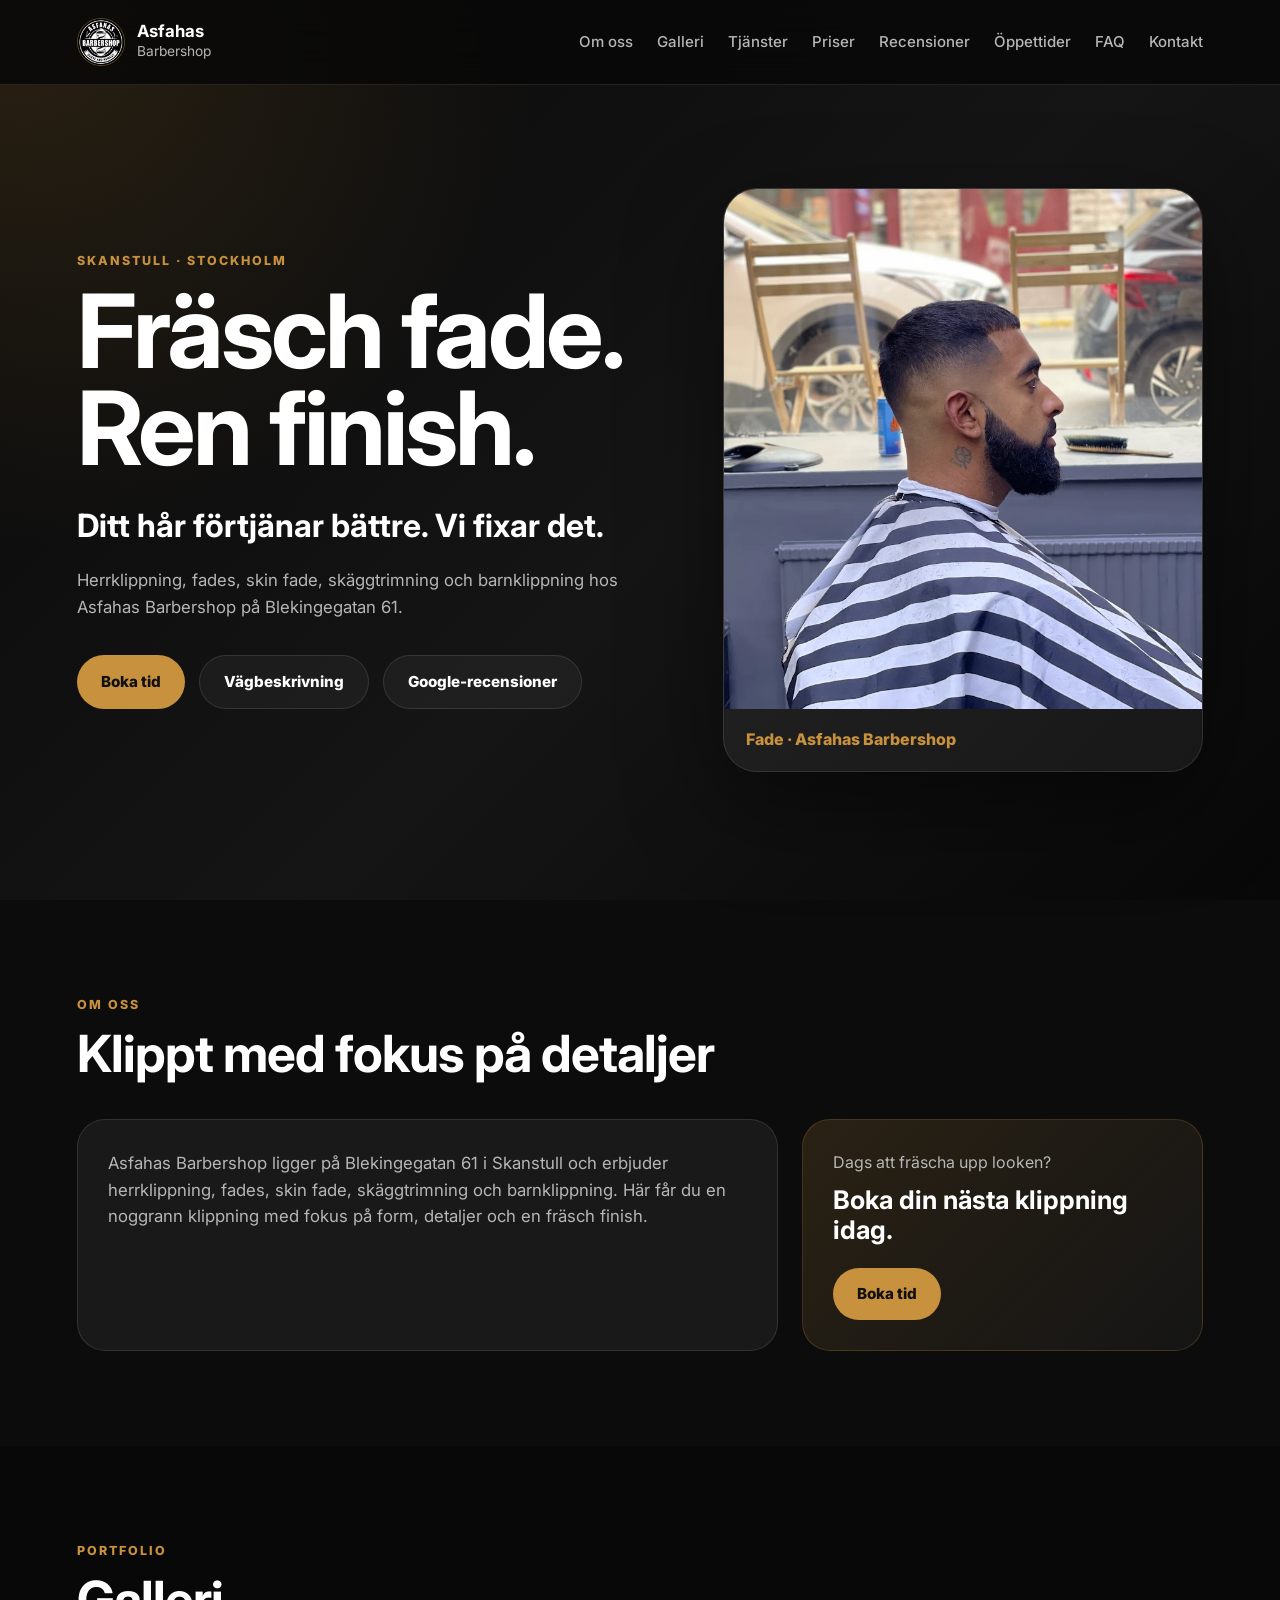
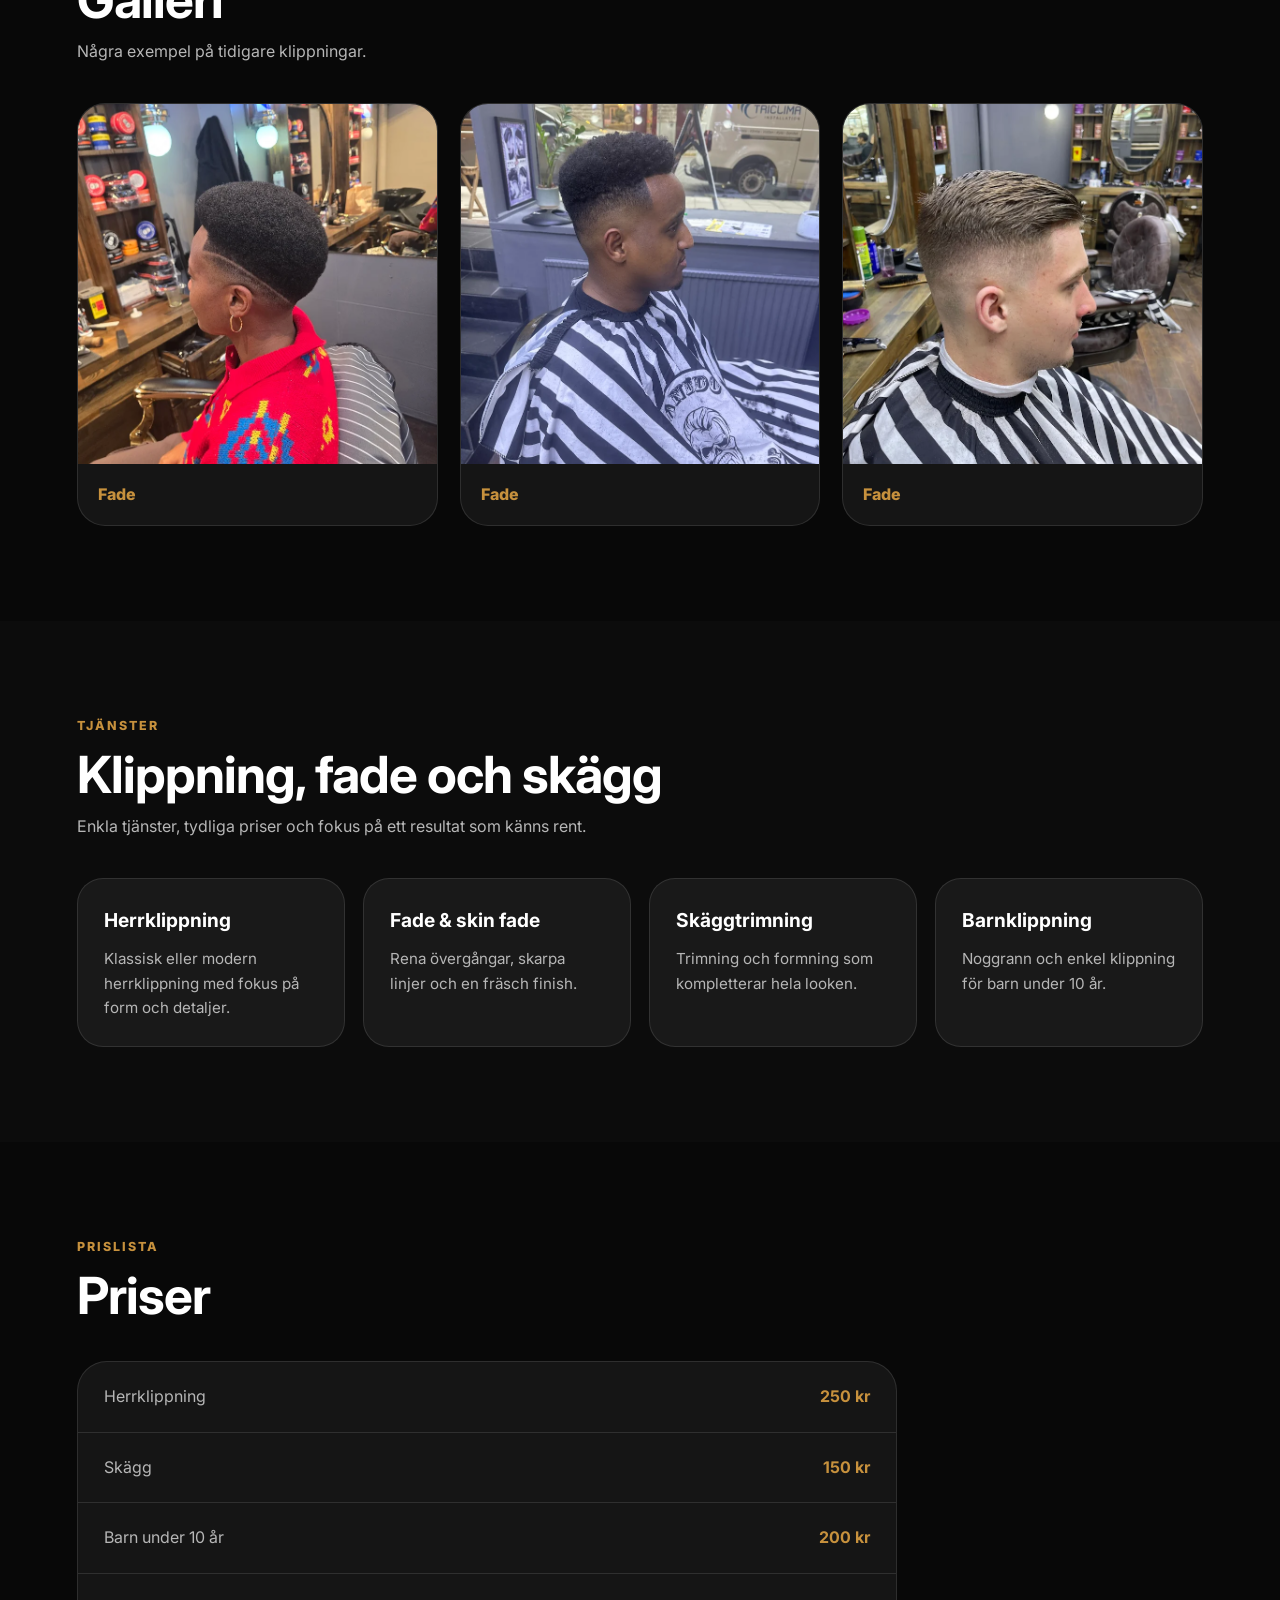
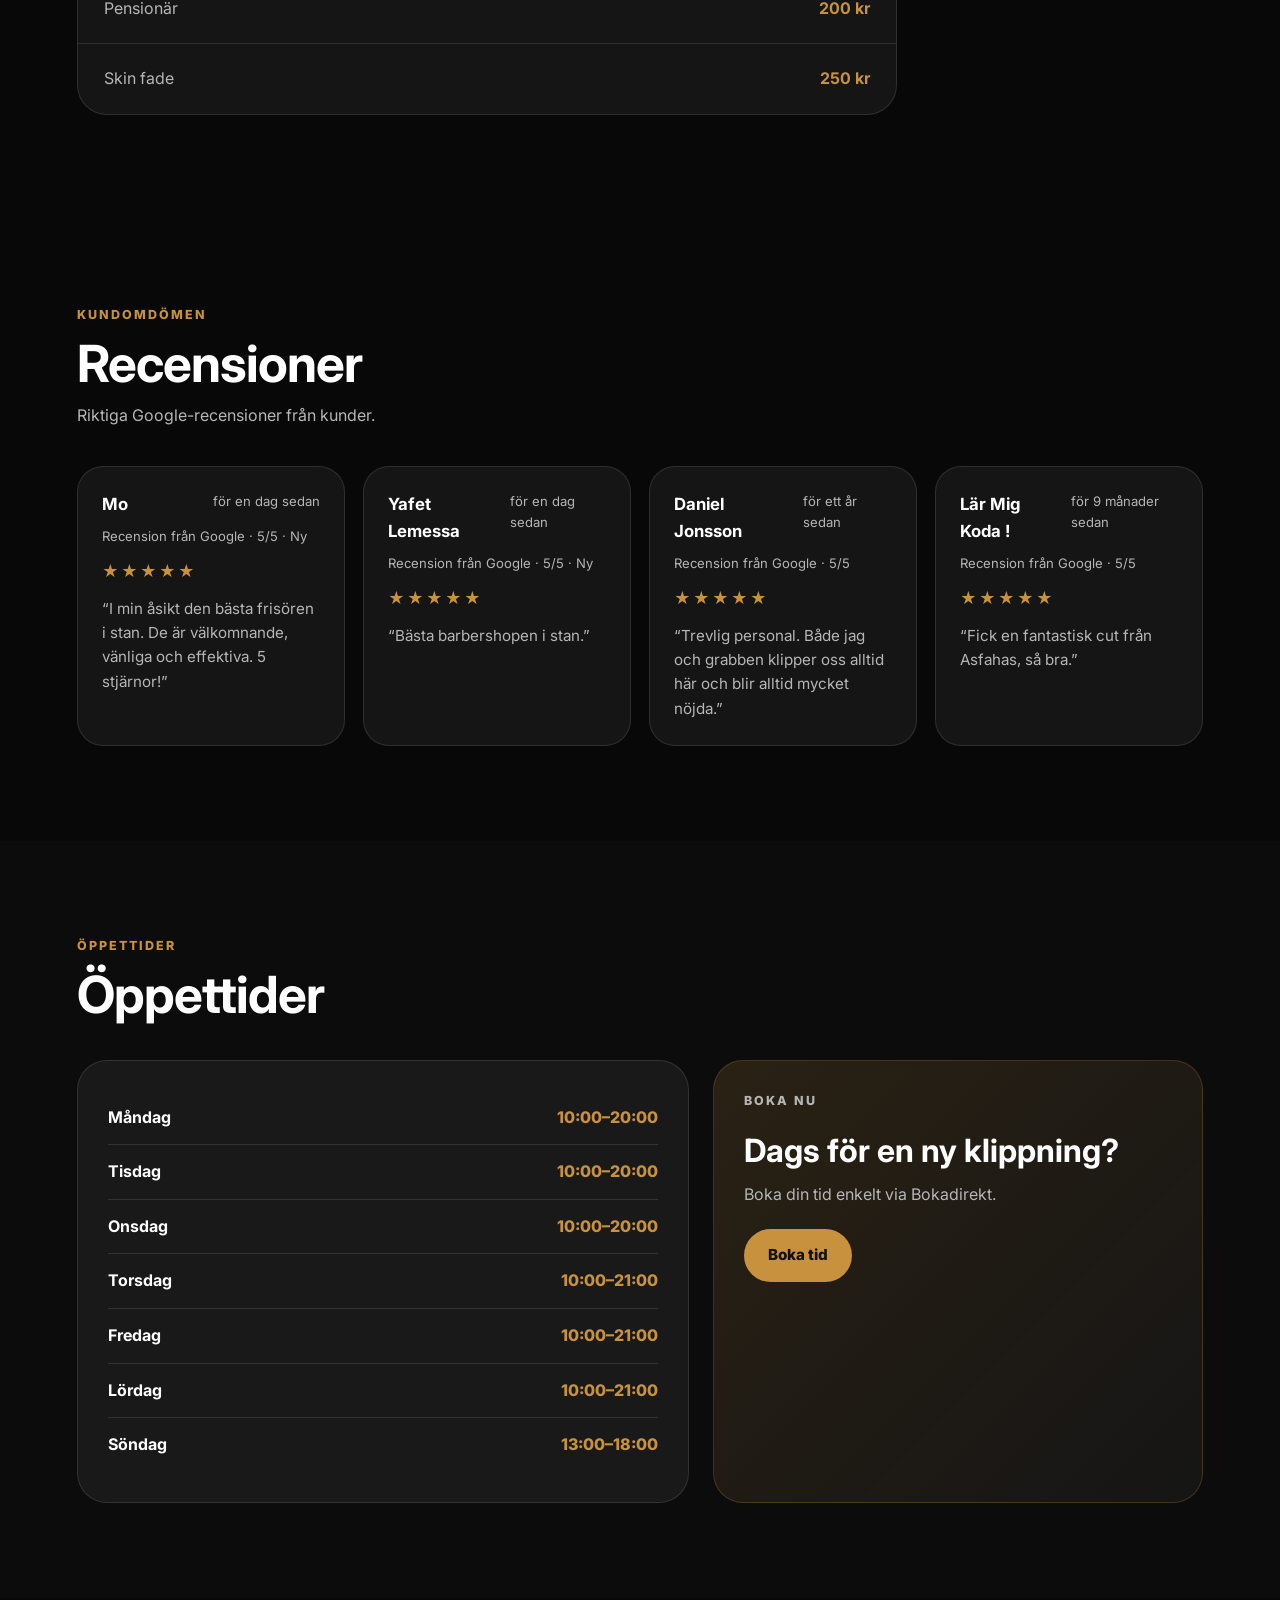
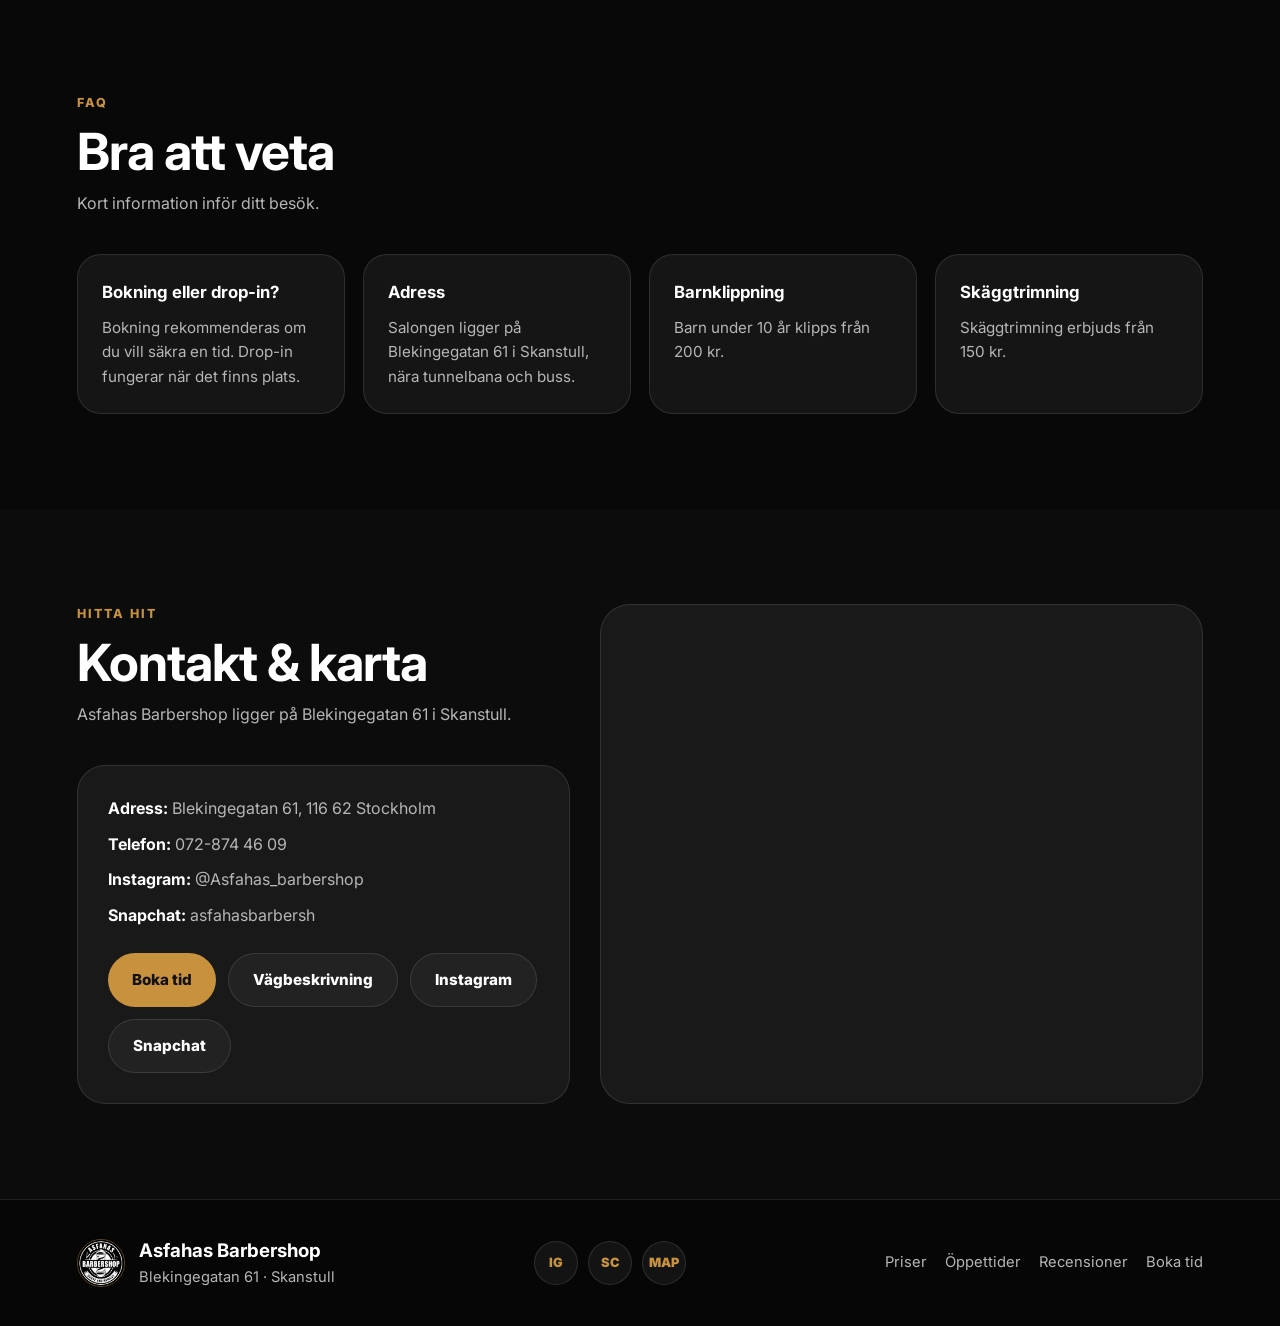
==== index.html @ faed9ce1 "Update Google reviews link" ====
<!DOCTYPE html>
<html lang="sv">
<head>
    <meta charset="UTF-8">
    <meta name="viewport" content="width=device-width, initial-scale=1.0">
    <meta name="format-detection" content="telephone=no">
    <title>Asfahas Barbershop</title>
    <link rel="stylesheet" href="style.css">
</head>
<body>

<header>
    <a href="./index.html" class="brand">
        <img src="images/logo.PNG" alt="Asfahas Barbershop logo" class="logo">
        <div>
            <strong>Asfahas</strong>
            <span>Barbershop</span>
        </div>
    </a>

    <button class="menu-btn" id="menuBtn" type="button">☰</button>

    <nav id="navMenu">
        <a href="#about">Om oss</a>
        <a href="#gallery">Galleri</a>
        <a href="#services">Tjänster</a>
        <a href="#prices">Priser</a>
        <a href="#reviews">Recensioner</a>
        <a href="#hours">Öppettider</a>
        <a href="#faq">FAQ</a>
        <a href="#contact">Kontakt</a>
    </nav>
</header>

<section class="hero">
    <div class="hero-text">
        <p class="tag">Skanstull · Stockholm</p>

        <h1>Fräsch fade.<br>Ren finish.</h1>

        <p class="subtitle">Ditt hår förtjänar bättre. Vi fixar det.</p>

        <p class="description">
            Herrklippning, fades, skin fade, skäggtrimning och barnklippning
            hos Asfahas Barbershop på Blekingegatan 61.
        </p>

        <div class="buttons">
            <a href="https://www.bokadirekt.se/places/asfahas-barbershop-ab-136678" target="_blank" class="main-btn">
                Boka tid
            </a>

            <a href="https://www.google.com/maps/search/?api=1&query=Blekingegatan%2061%2C%20116%2062%20Stockholm" target="_blank" class="second-btn">
                Vägbeskrivning
            </a>

            <a href="https://www.google.com/search?sca_esv=fb43ad74c36c59e5&sxsrf=ANbL-n7DYdlXudqjqrb3D96u03auXECleg:1780903991876&q=Asfahas+Barbershop+-+Skanstull+Recensioner&rflfq=1&num=20&stick=H4sIAAAAAAAAAONgkxIyszC2NDczMjcyNTW0MDC3sDDYwMj4ilHLsTgtMSOxWMEpsSgptag4I79AQVchODsxr7ikNCdHISg1OTWvODM_L7VoESsJigHsknoccwAAAA&rldimm=683976272551807880&tbm=lcl&hl=sv-SE&sa=X&ved=2ahUKEwj9kcKukPeUAxX0T1UIHcY_GaUQ9fQKegQILxAG&biw=1440&bih=812&dpr=2#lkt=LocalPoiReviews" target="_blank" class="second-btn">
    Google-recensioner
</a>
        </div>
    </div>

    <div class="hero-side">
        <div class="hero-image-box">
            <img src="images/img.png" alt="Fade haircut" class="hero-image">
            <p>Fade · Asfahas Barbershop</p>
        </div>
    </div>
</section>

<section id="about" class="section about-section">
    <div class="section-heading">
        <p class="tag">Om oss</p>
        <h2>Klippt med fokus på detaljer</h2>
    </div>

    <div class="about-grid">
        <div class="info-box about-box">
            <p>
                Asfahas Barbershop ligger på Blekingegatan 61 i Skanstull och erbjuder
                herrklippning, fades, skin fade, skäggtrimning och barnklippning.
                Här får du en noggrann klippning med fokus på form, detaljer och en fräsch finish.
            </p>
        </div>

        <div class="mini-cta-card">
            <p>Dags att fräscha upp looken?</p>
            <h3>Boka din nästa klippning idag.</h3>
            <a href="https://www.bokadirekt.se/places/asfahas-barbershop-ab-136678" target="_blank" class="main-btn">
                Boka tid
            </a>
        </div>
    </div>
</section>

<section id="gallery" class="section">
    <div class="section-heading">
        <p class="tag">Portfolio</p>
        <h2>Galleri</h2>
        <p class="section-subtitle">Några exempel på tidigare klippningar.</p>
    </div>

    <div class="gallery-grid">
        <div class="gallery-card">
            <img src="images/cut1.png" alt="Fade haircut">
            <div>
                <p>Fade</p>
            </div>
        </div>

        <div class="gallery-card">
            <img src="images/cut2.png" alt="Fade haircut">
            <div>
                <p>Fade</p>
            </div>
        </div>

        <div class="gallery-card">
            <img src="images/cut3.png" alt="Fade haircut">
            <div>
                <p>Fade</p>
            </div>
        </div>
    </div>
</section>

<section id="services" class="section services-section">
    <div class="section-heading">
        <p class="tag">Tjänster</p>
        <h2>Klippning, fade och skägg</h2>
        <p class="section-subtitle">
            Enkla tjänster, tydliga priser och fokus på ett resultat som känns rent.
        </p>
    </div>

    <div class="services-grid">
        <div class="service-card">
            <h3>Herrklippning</h3>
            <p>Klassisk eller modern herrklippning med fokus på form och detaljer.</p>
        </div>

        <div class="service-card">
            <h3>Fade & skin fade</h3>
            <p>Rena övergångar, skarpa linjer och en fräsch finish.</p>
        </div>

        <div class="service-card">
            <h3>Skäggtrimning</h3>
            <p>Trimning och formning som kompletterar hela looken.</p>
        </div>

        <div class="service-card">
            <h3>Barnklippning</h3>
            <p>Noggrann och enkel klippning för barn under 10 år.</p>
        </div>
    </div>
</section>

<section id="prices" class="section">
    <div class="section-heading">
        <p class="tag">Prislista</p>
        <h2>Priser</h2>
    </div>

    <div class="price-list">
        <div>
            <span>Herrklippning</span>
            <strong>250 kr</strong>
        </div>

        <div>
            <span>Skägg</span>
            <strong>150 kr</strong>
        </div>

        <div>
            <span>Barn under 10 år</span>
            <strong>200 kr</strong>
        </div>

        <div>
            <span>Pensionär</span>
            <strong>200 kr</strong>
        </div>

        <div>
            <span>Skin fade</span>
            <strong>250 kr</strong>
        </div>
    </div>
</section>

<section id="reviews" class="section">
    <div class="section-heading">
        <p class="tag">Kundomdömen</p>
        <h2>Recensioner</h2>
        <p class="section-subtitle">Riktiga Google-recensioner från kunder.</p>
    </div>

    <div class="reviews-grid">
        <div class="review-card">
            <div class="review-top">
                <h3>Mo</h3>
                <span>för en dag sedan</span>
            </div>
            <p class="review-source">Recension från Google · 5/5 · Ny</p>
            <p class="stars">★★★★★</p>
            <p>
                “I min åsikt den bästa frisören i stan. De är välkomnande,
                vänliga och effektiva. 5 stjärnor!”
            </p>
        </div>

        <div class="review-card">
            <div class="review-top">
                <h3>Yafet Lemessa</h3>
                <span>för en dag sedan</span>
            </div>
            <p class="review-source">Recension från Google · 5/5 · Ny</p>
            <p class="stars">★★★★★</p>
            <p>“Bästa barbershopen i stan.”</p>
        </div>

        <div class="review-card">
            <div class="review-top">
                <h3>Daniel Jonsson</h3>
                <span>för ett år sedan</span>
            </div>
            <p class="review-source">Recension från Google · 5/5</p>
            <p class="stars">★★★★★</p>
            <p>
                “Trevlig personal. Både jag och grabben klipper oss alltid här
                och blir alltid mycket nöjda.”
            </p>
        </div>

        <div class="review-card">
            <div class="review-top">
                <h3>Lär Mig Koda !</h3>
                <span>för 9 månader sedan</span>
            </div>
            <p class="review-source">Recension från Google · 5/5</p>
            <p class="stars">★★★★★</p>
            <p>“Fick en fantastisk cut från Asfahas, så bra.”</p>
        </div>
    </div>
</section>

<section id="hours" class="section hours-section">
    <div class="section-heading">
        <p class="tag">Öppettider</p>
        <h2>Öppettider</h2>
    </div>

    <div class="hours-grid">
        <div class="hours-card">
            <p><strong>Måndag</strong><span>10:00–20:00</span></p>
            <p><strong>Tisdag</strong><span>10:00–20:00</span></p>
            <p><strong>Onsdag</strong><span>10:00–20:00</span></p>
            <p><strong>Torsdag</strong><span>10:00–21:00</span></p>
            <p><strong>Fredag</strong><span>10:00–21:00</span></p>
            <p><strong>Lördag</strong><span>10:00–21:00</span></p>
            <p><strong>Söndag</strong><span>13:00–18:00</span></p>
        </div>

        <div class="booking-card">
            <p class="tag">Boka nu</p>
            <h3>Dags för en ny klippning?</h3>
            <p>Boka din tid enkelt via Bokadirekt.</p>
            <a href="https://www.bokadirekt.se/places/asfahas-barbershop-ab-136678" target="_blank" class="main-btn">
                Boka tid
            </a>
        </div>
    </div>
</section>

<section id="faq" class="section faq-section">
    <div class="section-heading">
        <p class="tag">FAQ</p>
        <h2>Bra att veta</h2>
        <p class="section-subtitle">Kort information inför ditt besök.</p>
    </div>

    <div class="faq-grid">
        <div class="faq-card">
            <h3>Bokning eller drop-in?</h3>
            <p>Bokning rekommenderas om du vill säkra en tid. Drop-in fungerar när det finns plats.</p>
        </div>

        <div class="faq-card">
            <h3>Adress</h3>
            <p>Salongen ligger på Blekingegatan 61 i Skanstull, nära tunnelbana och buss.</p>
        </div>

        <div class="faq-card">
            <h3>Barnklippning</h3>
            <p>Barn under 10 år klipps från 200 kr.</p>
        </div>

        <div class="faq-card">
            <h3>Skäggtrimning</h3>
            <p>Skäggtrimning erbjuds från 150 kr.</p>
        </div>
    </div>
</section>

<section id="contact" class="section contact-section">
    <div>
        <div class="section-heading">
            <p class="tag">Hitta hit</p>
            <h2>Kontakt & karta</h2>
            <p class="section-subtitle">Asfahas Barbershop ligger på Blekingegatan 61 i Skanstull.</p>
        </div>

        <div class="info-box contact-box">
            <p><strong>Adress:</strong> Blekingegatan 61, 116 62 Stockholm</p>
            <p><strong>Telefon:</strong> 072-874 46 09</p>
            <p><strong>Instagram:</strong> @Asfahas_barbershop</p>
            <p><strong>Snapchat:</strong> asfahasbarbersh</p>

            <div class="contact-actions">
                <a href="https://www.bokadirekt.se/places/asfahas-barbershop-ab-136678" target="_blank" class="main-btn">
                    Boka tid
                </a>

                <a href="https://www.google.com/maps/search/?api=1&query=Blekingegatan%2061%2C%20116%2062%20Stockholm" target="_blank" class="second-btn">
                    Vägbeskrivning
                </a>

                <a href="https://www.instagram.com/Asfahas_barbershop/" target="_blank" class="second-btn">
                    Instagram
                </a>

                <a href="https://www.snapchat.com/add/asfahasbarbersh" target="_blank" class="second-btn">
                    Snapchat
                </a>
            </div>
        </div>
    </div>

    <div class="map-box">
        <iframe
            src="https://www.google.com/maps?q=Blekingegatan%2061,%20116%2062%20Stockholm&t=k&z=17&output=embed"
            loading="lazy"
            referrerpolicy="no-referrer-when-downgrade">
        </iframe>
    </div>
</section>

<footer>
    <div class="footer-brand">
        <img src="images/logo.PNG" alt="Asfahas Barbershop logo" class="footer-logo">
        <div>
            <h3>Asfahas Barbershop</h3>
            <p>Blekingegatan 61 · Skanstull</p>
        </div>
    </div>

    <div class="social-icons">
        <a href="https://www.instagram.com/Asfahas_barbershop/" target="_blank">IG</a>
        <a href="https://www.snapchat.com/add/asfahasbarbersh" target="_blank">SC</a>
        <a href="https://www.google.com/maps/search/?api=1&query=Blekingegatan%2061%2C%20116%2062%20Stockholm" target="_blank">MAP</a>
    </div>

    <div class="footer-links">
        <a href="#prices">Priser</a>
        <a href="#hours">Öppettider</a>
        <a href="#reviews">Recensioner</a>
        <a href="https://www.bokadirekt.se/places/asfahas-barbershop-ab-136678" target="_blank">Boka tid</a>
    </div>
</footer>

<script src="script.js"></script>
</body>
</html>
---- style.css ----
@import url('https://fonts.googleapis.com/css2?family=Inter:wght@400;500;600;700;800&display=swap');

:root {
    --black: #080808;
    --dark: #111111;
    --dark-soft: #171717;
    --white: #ffffff;
    --muted: #b6b6b6;
    --gold: #c7913d;
    --gold-soft: rgba(199, 145, 61, 0.14);
    --border: rgba(255, 255, 255, 0.11);
    --card: rgba(255, 255, 255, 0.055);
}

* {
    margin: 0;
    padding: 0;
    box-sizing: border-box;
}

html {
    scroll-behavior: smooth;
}

body {
    font-family: 'Inter', sans-serif;
    background: var(--black);
    color: var(--white);
    line-height: 1.6;
}

img {
    max-width: 100%;
    display: block;
}

a {
    color: inherit;
    text-decoration: none;
}

button {
    font-family: inherit;
}

header {
    position: fixed;
    top: 0;
    left: 0;
    width: 100%;
    padding: 18px 6%;
    display: flex;
    justify-content: space-between;
    align-items: center;
    background: rgba(8, 8, 8, 0.82);
    backdrop-filter: blur(18px);
    border-bottom: 1px solid var(--border);
    z-index: 1000;
}

.brand {
    display: flex;
    align-items: center;
    gap: 12px;
}

.logo {
    width: 48px;
    height: 48px;
    border-radius: 50%;
    object-fit: cover;
    border: 1px solid rgba(199, 145, 61, 0.45);
}

.brand strong {
    display: block;
    font-size: 1.05rem;
    line-height: 1.1;
}

.brand span {
    display: block;
    color: var(--muted);
    font-size: 0.86rem;
}

nav {
    display: flex;
    align-items: center;
    gap: 24px;
}

nav a {
    color: var(--muted);
    font-size: 0.94rem;
    font-weight: 500;
    transition: 0.25s ease;
}

nav a:hover {
    color: var(--gold);
}

.menu-btn {
    display: none;
    background: none;
    border: none;
    color: var(--white);
    font-size: 1.8rem;
    cursor: pointer;
}

.hero {
    min-height: 100vh;
    padding: 150px 6% 90px;
    display: grid;
    grid-template-columns: 1.1fr 0.9fr;
    gap: 60px;
    align-items: center;
    background:
        radial-gradient(circle at top left, rgba(199, 145, 61, 0.18), transparent 35%),
        linear-gradient(135deg, #080808 0%, #151515 55%, #080808 100%);
}

.hero-text {
    position: relative;
    z-index: 10;
}

.tag {
    color: var(--gold);
    text-transform: uppercase;
    letter-spacing: 2px;
    font-size: 0.78rem;
    font-weight: 800;
    margin-bottom: 12px;
}

.hero h1 {
    font-size: clamp(3.2rem, 8vw, 7rem);
    line-height: 0.95;
    letter-spacing: -3px;
    margin-bottom: 22px;
}

.subtitle {
    font-size: clamp(1.3rem, 3vw, 2rem);
    font-weight: 700;
    margin-bottom: 16px;
}

.description {
    color: var(--muted);
    max-width: 640px;
    font-size: 1.05rem;
    margin-bottom: 34px;
}

.buttons {
    display: flex;
    flex-wrap: wrap;
    gap: 14px;
    position: relative;
    z-index: 20;
}

.main-btn,
.second-btn {
    display: inline-flex;
    justify-content: center;
    align-items: center;
    padding: 14px 24px;
    border-radius: 999px;
    font-weight: 800;
    font-size: 0.95rem;
    transition: 0.25s ease;
    cursor: pointer;
    position: relative;
    z-index: 30;
    pointer-events: auto;
}

.main-btn {
    background: var(--gold);
    color: #111;
}

.main-btn:hover {
    transform: translateY(-2px);
    box-shadow: 0 14px 35px rgba(199, 145, 61, 0.22);
}

.second-btn {
    border: 1px solid var(--border);
    color: var(--white);
    background: rgba(255, 255, 255, 0.045);
}

.second-btn:hover {
    border-color: var(--gold);
    color: var(--gold);
    transform: translateY(-2px);
}

.hero-side {
    position: relative;
    z-index: 1;
}

.hero-image-box {
    border-radius: 34px;
    overflow: hidden;
    background: var(--card);
    border: 1px solid var(--border);
    box-shadow: 0 35px 100px rgba(0, 0, 0, 0.45);
}

.hero-image {
    width: 100%;
    height: 520px;
    object-fit: cover;
}

.hero-image-box p {
    padding: 18px 22px;
    color: var(--gold);
    font-weight: 800;
}

.section {
    padding: 95px 6%;
}

.section-heading {
    margin-bottom: 38px;
}

.section-heading h2 {
    font-size: clamp(2rem, 4vw, 3.4rem);
    line-height: 1.05;
    letter-spacing: -1px;
}

.section-subtitle {
    margin-top: 12px;
    color: var(--muted);
    max-width: 650px;
}

.info-box {
    background: var(--card);
    border: 1px solid var(--border);
    border-radius: 28px;
    padding: 30px;
}

.about-section {
    background: #0c0c0c;
}

.about-grid {
    display: grid;
    grid-template-columns: 1.4fr 0.8fr;
    gap: 24px;
    align-items: stretch;
}

.about-box p {
    color: var(--muted);
    font-size: 1.05rem;
}

.mini-cta-card {
    padding: 30px;
    border-radius: 28px;
    background:
        linear-gradient(135deg, rgba(199, 145, 61, 0.16), rgba(255, 255, 255, 0.04));
    border: 1px solid rgba(199, 145, 61, 0.22);
}

.mini-cta-card p {
    color: var(--muted);
    margin-bottom: 10px;
}

.mini-cta-card h3 {
    font-size: 1.6rem;
    line-height: 1.15;
    margin-bottom: 24px;
}

.gallery-grid {
    display: grid;
    grid-template-columns: repeat(3, 1fr);
    gap: 22px;
}

.gallery-card {
    overflow: hidden;
    border-radius: 28px;
    background: var(--card);
    border: 1px solid var(--border);
    transition: 0.25s ease;
}

.gallery-card:hover {
    transform: translateY(-6px);
    border-color: rgba(199, 145, 61, 0.35);
}

.gallery-card img {
    width: 100%;
    height: 360px;
    object-fit: cover;
}

.gallery-card div {
    padding: 18px 20px;
}

.gallery-card p {
    color: var(--gold);
    font-weight: 800;
}

.services-section {
    background: #0c0c0c;
}

.services-grid {
    display: grid;
    grid-template-columns: repeat(4, 1fr);
    gap: 18px;
}

.service-card {
    padding: 26px;
    border-radius: 26px;
    background: var(--card);
    border: 1px solid var(--border);
    transition: 0.25s ease;
}

.service-card:hover {
    transform: translateY(-5px);
    border-color: rgba(199, 145, 61, 0.35);
}

.service-card h3 {
    font-size: 1.2rem;
    margin-bottom: 12px;
}

.service-card p {
    color: var(--muted);
    font-size: 0.95rem;
}

.price-list {
    max-width: 820px;
    border-radius: 30px;
    overflow: hidden;
    border: 1px solid var(--border);
    background: var(--card);
}

.price-list div {
    display: flex;
    justify-content: space-between;
    gap: 20px;
    padding: 22px 26px;
    border-bottom: 1px solid var(--border);
}

.price-list div:last-child {
    border-bottom: none;
}

.price-list span {
    color: var(--muted);
}

.price-list strong {
    color: var(--gold);
}

.reviews-grid {
    display: grid;
    grid-template-columns: repeat(4, 1fr);
    gap: 18px;
}

.review-card {
    padding: 24px;
    border-radius: 26px;
    background: var(--card);
    border: 1px solid var(--border);
}

.review-top {
    display: flex;
    justify-content: space-between;
    gap: 16px;
    margin-bottom: 8px;
}

.review-top h3 {
    font-size: 1.05rem;
}

.review-top span,
.review-source {
    color: var(--muted);
    font-size: 0.82rem;
}

.stars {
    color: var(--gold);
    margin: 12px 0;
    letter-spacing: 2px;
}

.review-card p:last-child {
    color: var(--muted);
    font-size: 0.95rem;
}

.hours-section {
    background: #0c0c0c;
}

.hours-grid {
    display: grid;
    grid-template-columns: 1fr 0.8fr;
    gap: 24px;
}

.hours-card {
    padding: 30px;
    border-radius: 30px;
    background: var(--card);
    border: 1px solid var(--border);
}

.hours-card p {
    display: flex;
    justify-content: space-between;
    gap: 20px;
    padding: 14px 0;
    border-bottom: 1px solid var(--border);
}

.hours-card p:last-child {
    border-bottom: none;
}

.hours-card span {
    color: var(--gold);
    font-weight: 800;
}

.booking-card {
    padding: 30px;
    border-radius: 30px;
    background:
        linear-gradient(135deg, rgba(199, 145, 61, 0.16), rgba(255, 255, 255, 0.04));
    border: 1px solid rgba(199, 145, 61, 0.22);
}

.booking-card h3 {
    font-size: 2rem;
    line-height: 1.1;
    margin-bottom: 14px;
}

.booking-card p {
    color: var(--muted);
    margin-bottom: 22px;
}

.faq-section {
    background: #080808;
}

.faq-grid {
    display: grid;
    grid-template-columns: repeat(4, 1fr);
    gap: 18px;
}

.faq-card {
    padding: 24px;
    border-radius: 24px;
    background: var(--card);
    border: 1px solid var(--border);
}

.faq-card h3 {
    margin-bottom: 10px;
    font-size: 1.05rem;
}

.faq-card p {
    color: var(--muted);
    font-size: 0.95rem;
}

.contact-section {
    display: grid;
    grid-template-columns: 0.9fr 1.1fr;
    gap: 30px;
    align-items: stretch;
    background: #0c0c0c;
}

.contact-box p {
    color: var(--muted);
    margin-bottom: 10px;
}

.contact-box strong {
    color: var(--white);
}

.contact-actions {
    display: flex;
    flex-wrap: wrap;
    gap: 12px;
    margin-top: 24px;
}

.map-box {
    min-height: 460px;
    border-radius: 30px;
    overflow: hidden;
    border: 1px solid var(--border);
    background: var(--card);
}

.map-box iframe {
    width: 100%;
    height: 100%;
    min-height: 460px;
    border: none;
}

footer {
    padding: 36px 6%;
    display: flex;
    justify-content: space-between;
    align-items: center;
    gap: 24px;
    flex-wrap: wrap;
    background: #060606;
    border-top: 1px solid var(--border);
}

.footer-brand {
    display: flex;
    align-items: center;
    gap: 14px;
}

.footer-logo {
    width: 48px;
    height: 48px;
    border-radius: 50%;
    object-fit: cover;
    border: 1px solid rgba(199, 145, 61, 0.45);
}

.footer-brand p {
    color: var(--muted);
    font-size: 0.92rem;
}

.social-icons {
    display: flex;
    gap: 10px;
}

.social-icons a {
    width: 44px;
    height: 44px;
    display: grid;
    place-items: center;
    border-radius: 50%;
    background: var(--card);
    border: 1px solid var(--border);
    color: var(--gold);
    font-weight: 900;
    font-size: 0.8rem;
    transition: 0.25s ease;
}

.social-icons a:hover {
    transform: translateY(-3px);
    border-color: var(--gold);
}

.footer-links {
    display: flex;
    gap: 18px;
    flex-wrap: wrap;
}

.footer-links a {
    color: var(--muted);
    font-size: 0.92rem;
    transition: 0.25s ease;
}

.footer-links a:hover {
    color: var(--gold);
}

.booking-back-link {
    padding: 10px 18px;
    border-radius: 999px;
    border: 1px solid var(--border);
    color: var(--white);
    font-size: 0.92rem;
    font-weight: 700;
    transition: 0.25s ease;
}

.booking-back-link:hover {
    color: var(--gold);
    border-color: var(--gold);
}

.booking-page {
    min-height: 100vh;
    padding: 140px 6% 80px;
    background:
        radial-gradient(circle at top left, rgba(199, 145, 61, 0.2), transparent 34%),
        radial-gradient(circle at bottom right, rgba(255, 255, 255, 0.06), transparent 30%),
        linear-gradient(135deg, #070707 0%, #121212 55%, #080808 100%);
}

.booking-wrapper {
    max-width: 1100px;
    margin: 0 auto;
}

.booking-header {
    max-width: 760px;
    margin-bottom: 40px;
}

.booking-header h1 {
    font-size: clamp(2.8rem, 7vw, 6rem);
    line-height: 0.95;
    letter-spacing: -2px;
    margin-bottom: 20px;
}

.booking-header p:last-child {
    color: var(--muted);
    font-size: 1.08rem;
    max-width: 620px;
}

.booking-options {
    display: grid;
    grid-template-columns: repeat(4, 1fr);
    gap: 18px;
}

.booking-option-card {
    min-height: 230px;
    padding: 28px;
    border-radius: 28px;
    background:
        linear-gradient(180deg, rgba(255, 255, 255, 0.075), rgba(255, 255, 255, 0.035));
    border: 1px solid var(--border);
    display: flex;
    flex-direction: column;
    justify-content: center;
    transition: 0.25s ease;
}

.booking-option-card:hover {
    transform: translateY(-6px);
    border-color: rgba(199, 145, 61, 0.45);
    box-shadow: 0 24px 70px rgba(0, 0, 0, 0.35);
}

.booking-option-card h2 {
    font-size: 1.45rem;
    margin-bottom: 12px;
}

.booking-option-card p {
    color: var(--muted);
    line-height: 1.65;
    margin-bottom: 20px;
}

.booking-option-card strong {
    color: var(--gold);
    font-size: 0.95rem;
    word-break: break-word;
}

@media (max-width: 1100px) {
    .hero {
        grid-template-columns: 1fr;
    }

    .hero-side {
        max-width: 680px;
    }

    .services-grid,
    .reviews-grid,
    .faq-grid {
        grid-template-columns: repeat(2, 1fr);
    }

    .contact-section {
        grid-template-columns: 1fr;
    }

    .booking-options {
        grid-template-columns: repeat(2, 1fr);
    }
}

@media (max-width: 800px) {
    header {
        padding: 16px 5%;
    }

    .menu-btn {
        display: block;
    }

    nav {
        position: absolute;
        top: 82px;
        left: 5%;
        right: 5%;
        display: none;
        flex-direction: column;
        align-items: flex-start;
        gap: 16px;
        padding: 22px;
        border-radius: 22px;
        background: rgba(10, 10, 10, 0.96);
        border: 1px solid var(--border);
    }

    nav.show {
        display: flex;
    }

    .hero {
        padding: 130px 5% 70px;
        gap: 38px;
    }

    .hero h1 {
        letter-spacing: -2px;
    }

    .hero-image {
        height: 390px;
    }

    .section {
        padding: 75px 5%;
    }

    .about-grid,
    .hours-grid {
        grid-template-columns: 1fr;
    }

    .gallery-grid {
        grid-template-columns: 1fr;
    }

    .gallery-card img {
        height: 420px;
    }

    .services-grid,
    .reviews-grid,
    .faq-grid {
        grid-template-columns: 1fr;
    }

    .price-list div {
        padding: 18px 20px;
    }

    footer {
        align-items: flex-start;
        flex-direction: column;
    }
}

@media (max-width: 650px) {
    .booking-page {
        padding: 125px 5% 60px;
    }

    .booking-options {
        grid-template-columns: 1fr;
    }

    .booking-option-card {
        min-height: auto;
    }

    .booking-back-link {
        padding: 9px 14px;
        font-size: 0.86rem;
    }
}

@media (max-width: 500px) {
    .brand div {
        display: none;
    }

    .hero {
        padding-top: 120px;
    }

    .buttons,
    .contact-actions {
        flex-direction: column;
    }

    .main-btn,
    .second-btn {
        width: 100%;
    }

    .hero-image {
        height: 330px;
    }

    .gallery-card img {
        height: 330px;
    }

    .review-top {
        flex-direction: column;
        gap: 4px;
    }

    .hours-card p,
    .price-list div {
        flex-direction: column;
        gap: 4px;
    }

    .map-box,
    .map-box iframe {
        min-height: 360px;
    }
}
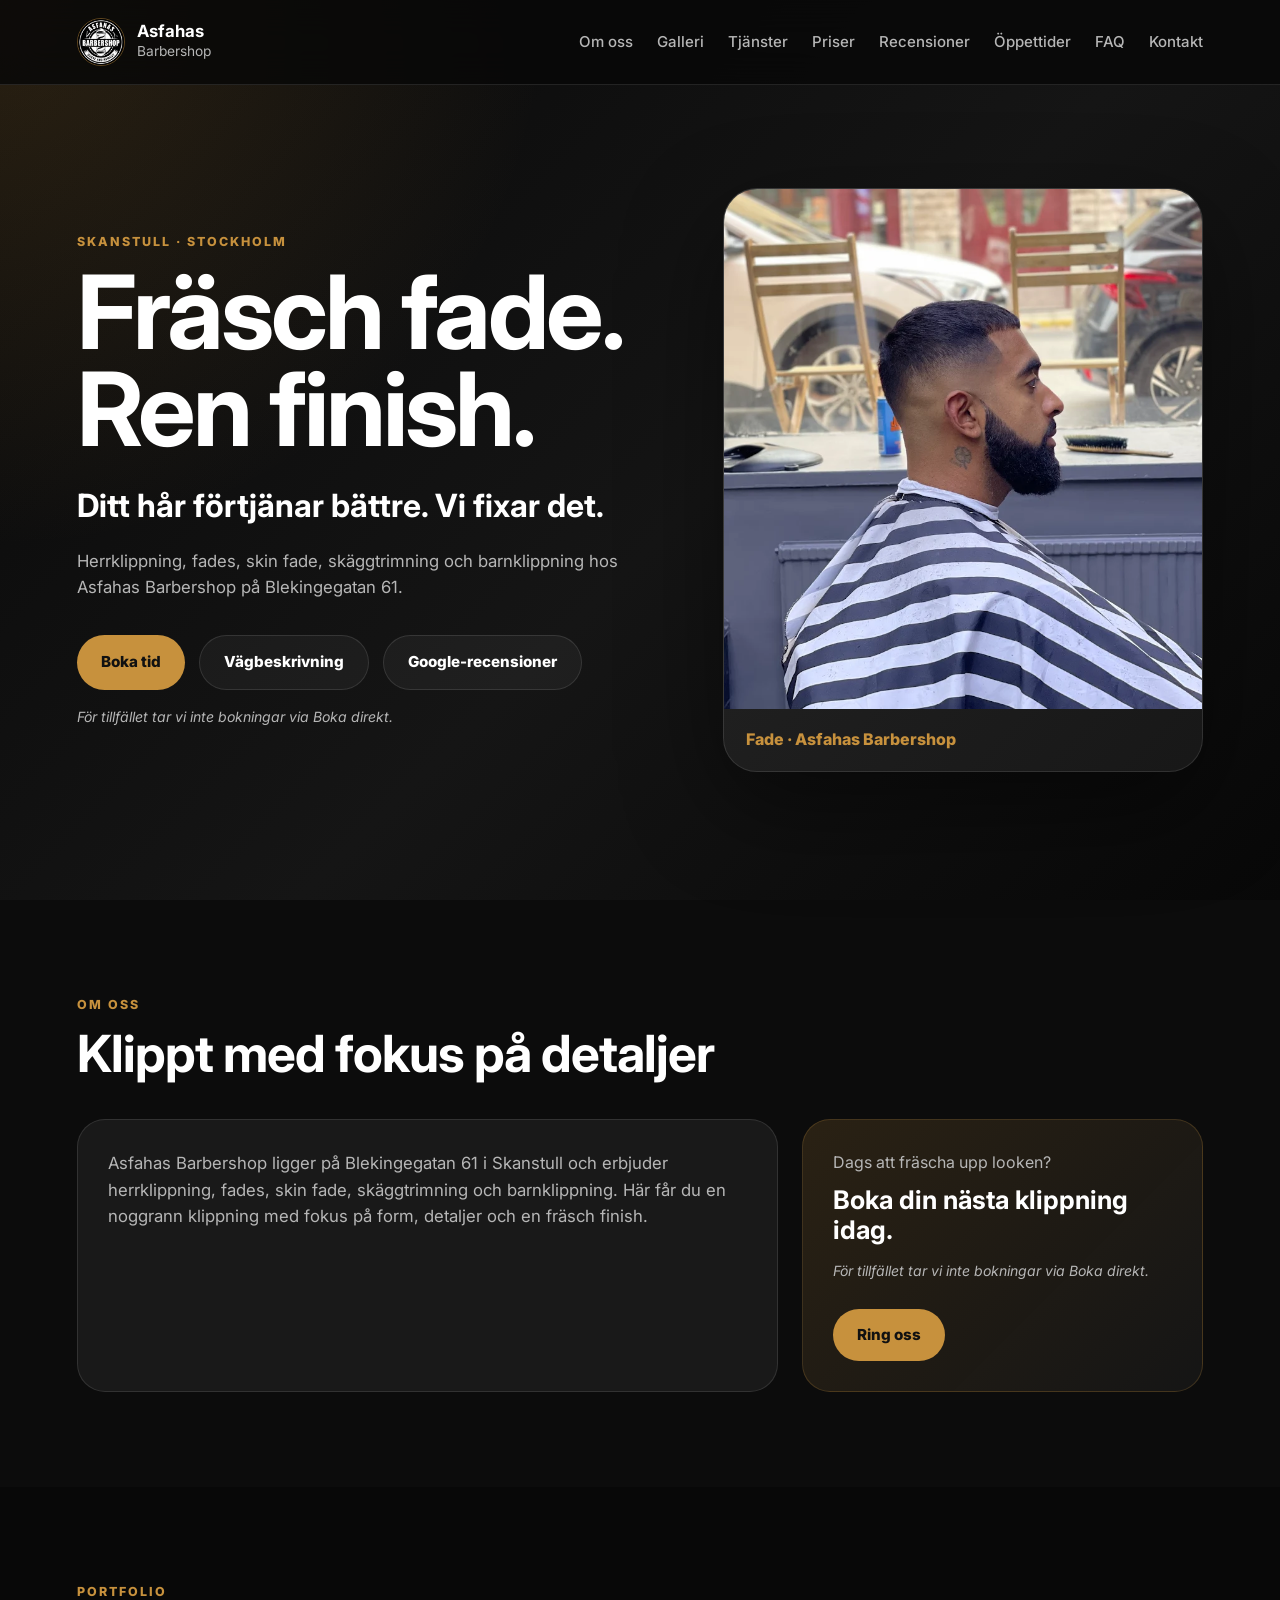
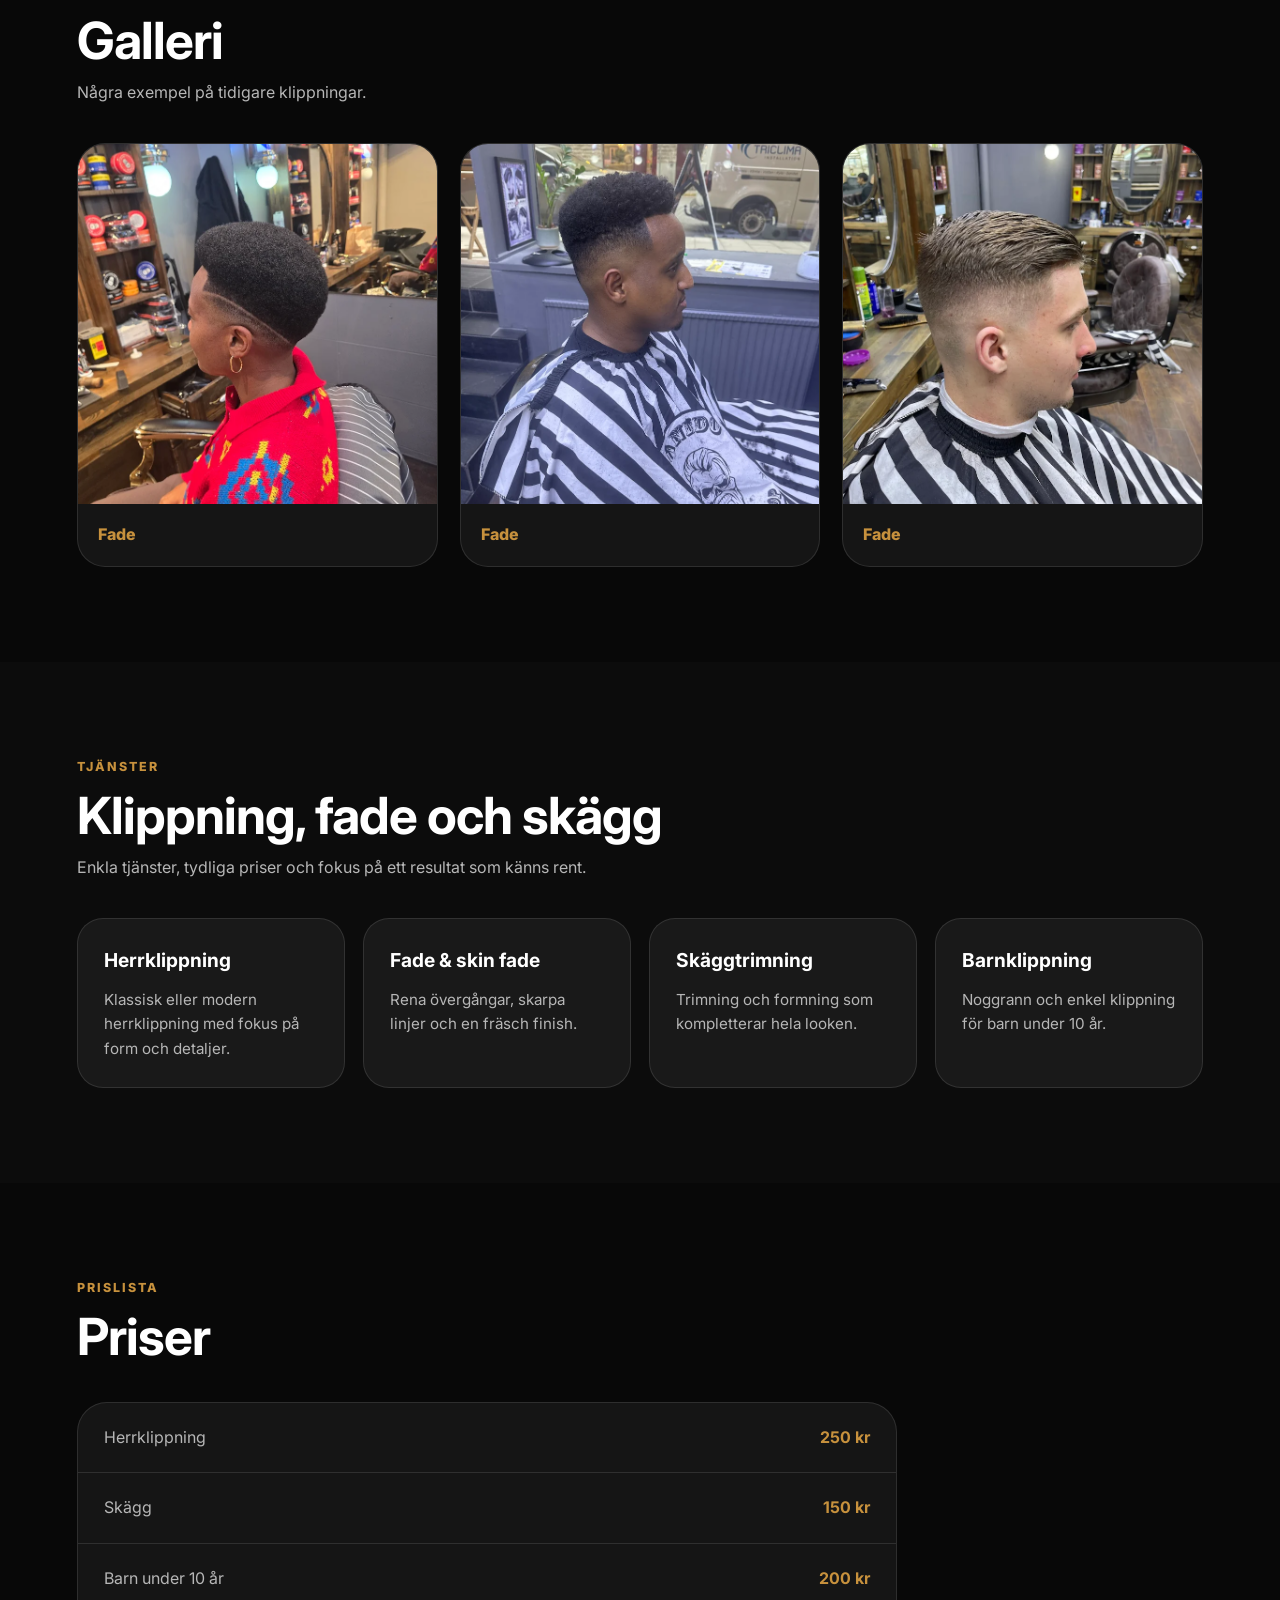
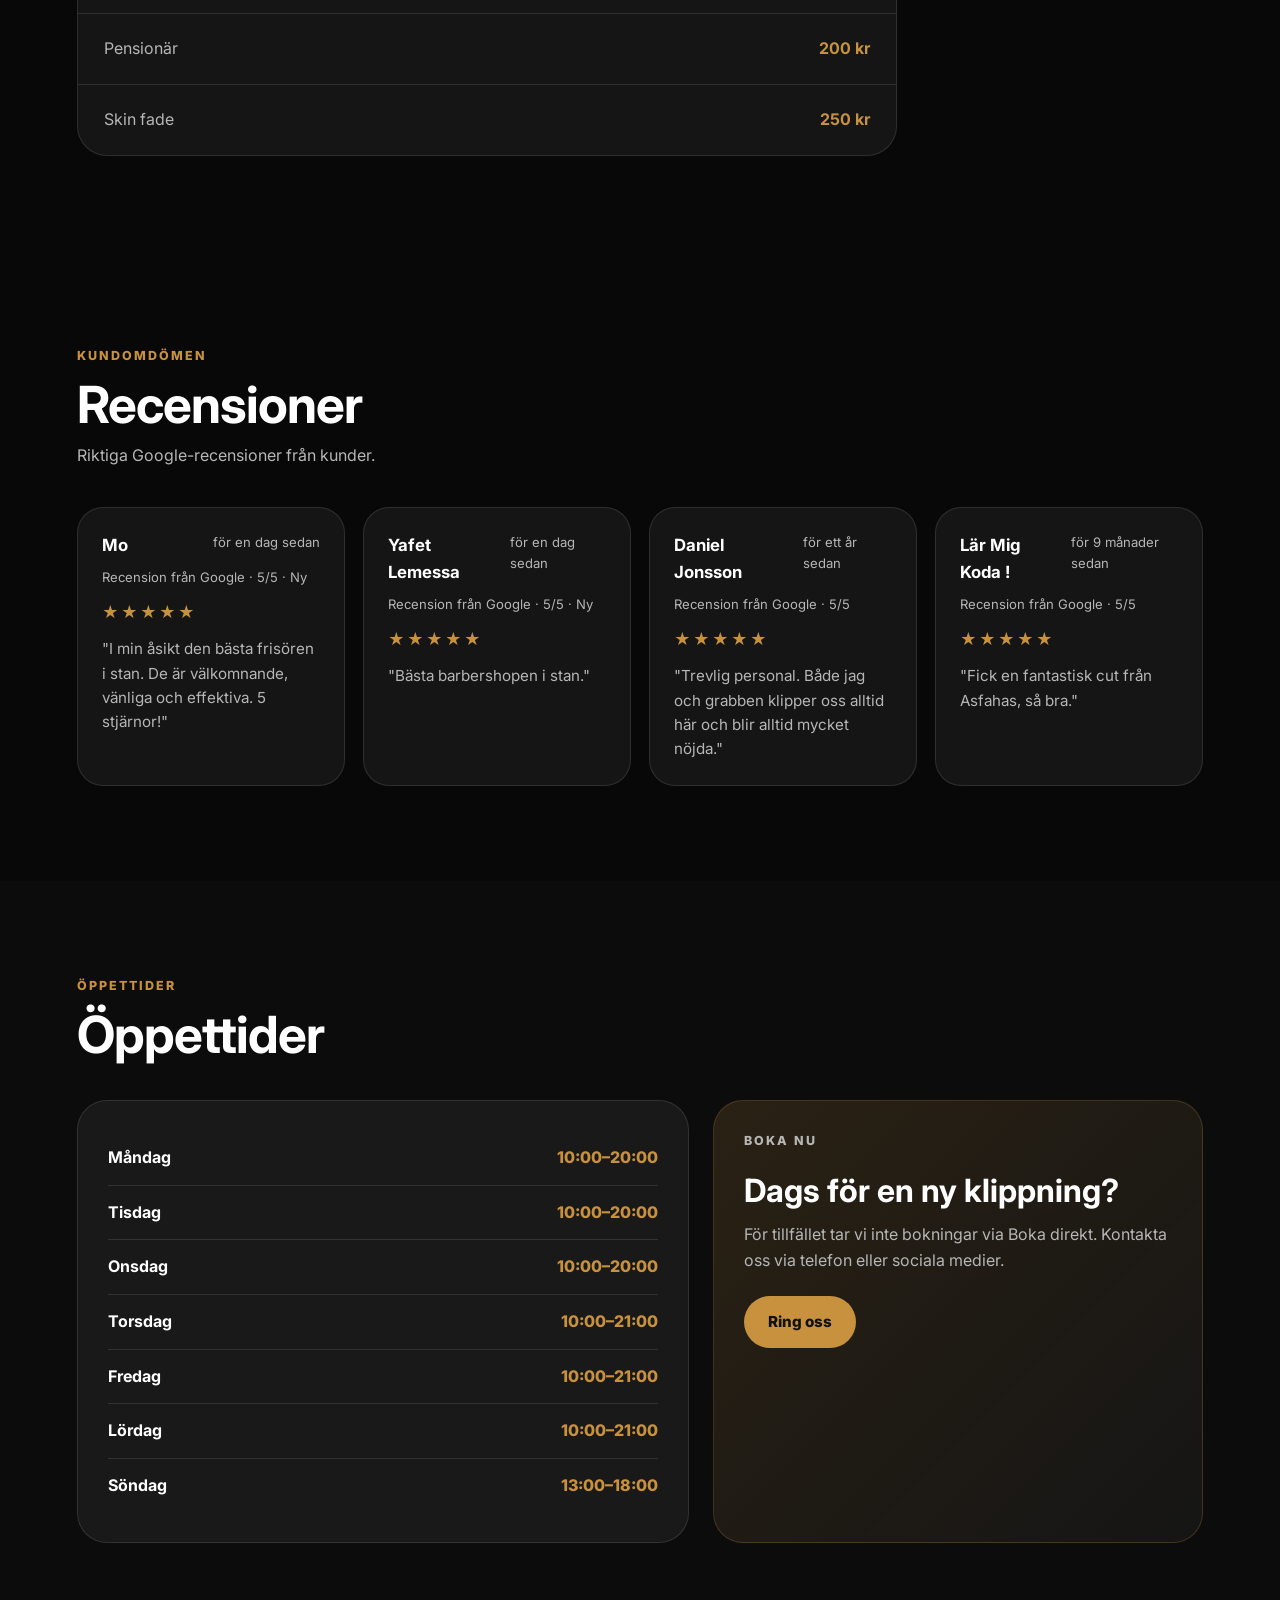
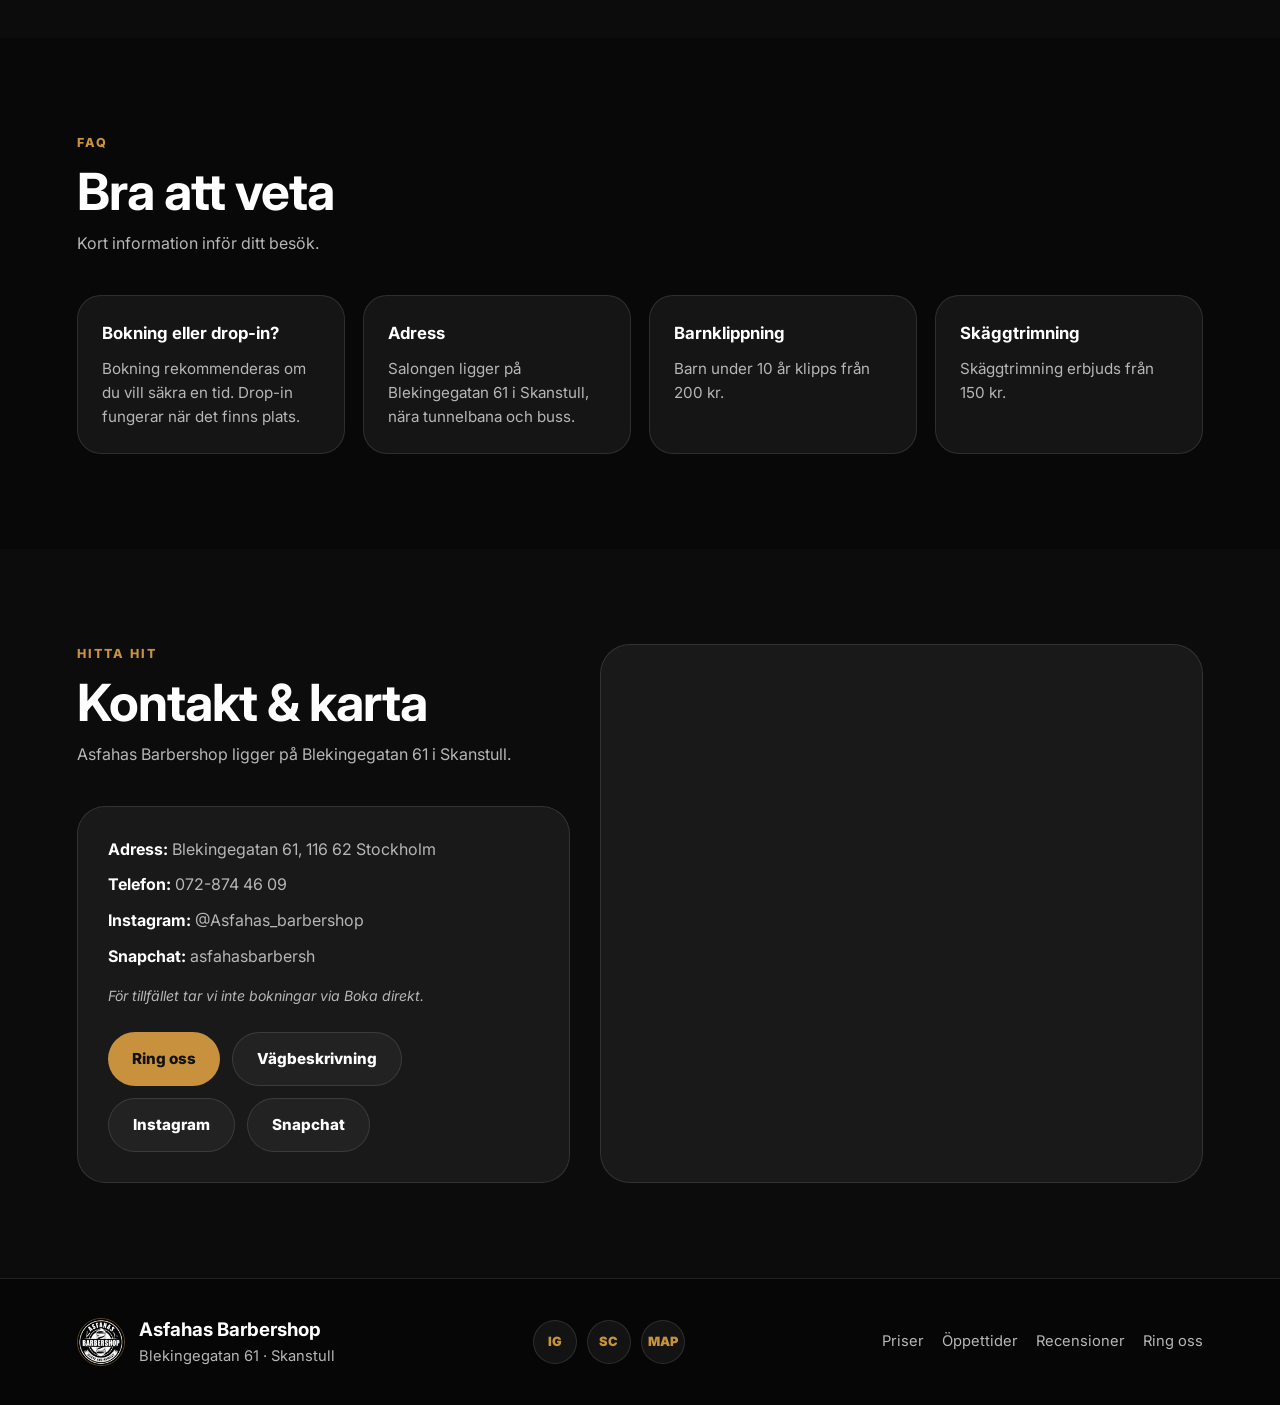
==== commit 5b4330f5: "Ta bort Boka direkt temporärt # Conflicts: #	README.md" ====
--- a/index.html
+++ b/index.html
@@ -1,3 +1,4 @@
+
 <!DOCTYPE html>
 <html lang="sv">
 <head>
@@ -46,7 +47,7 @@
         </p>
 
         <div class="buttons">
-            <a href="https://www.bokadirekt.se/places/asfahas-barbershop-ab-136678" target="_blank" class="main-btn">
+            <a href="./booking.html" class="main-btn">
                 Boka tid
             </a>
 
@@ -54,10 +55,12 @@
                 Vägbeskrivning
             </a>
 
-            <a href="https://www.google.com/search?sca_esv=fb43ad74c36c59e5&sxsrf=ANbL-n7DYdlXudqjqrb3D96u03auXECleg:1780903991876&q=Asfahas+Barbershop+-+Skanstull+Recensioner&rflfq=1&num=20&stick=H4sIAAAAAAAAAONgkxIyszC2NDczMjcyNTW0MDC3sDDYwMj4ilHLsTgtMSOxWMEpsSgptag4I79AQVchODsxr7ikNCdHISg1OTWvODM_L7VoESsJigHsknoccwAAAA&rldimm=683976272551807880&tbm=lcl&hl=sv-SE&sa=X&ved=2ahUKEwj9kcKukPeUAxX0T1UIHcY_GaUQ9fQKegQILxAG&biw=1440&bih=812&dpr=2#lkt=LocalPoiReviews" target="_blank" class="second-btn">
-    Google-recensioner
-</a>
-        </div>
+            <a href="https://www.google.com/search?q=Asfahas+Barbershop+Blekingegatan+61+recensioner" target="_blank" class="second-btn">
+                Google-recensioner
+            </a>
+        </div>
+
+        <p class="bokadirekt-notice">För tillfället tar vi inte bokningar via Boka direkt.</p>
     </div>
 
     <div class="hero-side">
@@ -86,8 +89,9 @@
         <div class="mini-cta-card">
             <p>Dags att fräscha upp looken?</p>
             <h3>Boka din nästa klippning idag.</h3>
-            <a href="https://www.bokadirekt.se/places/asfahas-barbershop-ab-136678" target="_blank" class="main-btn">
-                Boka tid
+            <p class="bokadirekt-notice">För tillfället tar vi inte bokningar via Boka direkt.</p>
+            <a href="tel:0728744609" class="main-btn" style="margin-top: 16px;">
+                Ring oss
             </a>
         </div>
     </div>
@@ -206,8 +210,8 @@
             <p class="review-source">Recension från Google · 5/5 · Ny</p>
             <p class="stars">★★★★★</p>
             <p>
-                “I min åsikt den bästa frisören i stan. De är välkomnande,
-                vänliga och effektiva. 5 stjärnor!”
+                "I min åsikt den bästa frisören i stan. De är välkomnande,
+                vänliga och effektiva. 5 stjärnor!"
             </p>
         </div>
 
@@ -218,7 +222,7 @@
             </div>
             <p class="review-source">Recension från Google · 5/5 · Ny</p>
             <p class="stars">★★★★★</p>
-            <p>“Bästa barbershopen i stan.”</p>
+            <p>"Bästa barbershopen i stan."</p>
         </div>
 
         <div class="review-card">
@@ -229,8 +233,8 @@
             <p class="review-source">Recension från Google · 5/5</p>
             <p class="stars">★★★★★</p>
             <p>
-                “Trevlig personal. Både jag och grabben klipper oss alltid här
-                och blir alltid mycket nöjda.”
+                "Trevlig personal. Både jag och grabben klipper oss alltid här
+                och blir alltid mycket nöjda."
             </p>
         </div>
 
@@ -241,7 +245,7 @@
             </div>
             <p class="review-source">Recension från Google · 5/5</p>
             <p class="stars">★★★★★</p>
-            <p>“Fick en fantastisk cut från Asfahas, så bra.”</p>
+            <p>"Fick en fantastisk cut från Asfahas, så bra."</p>
         </div>
     </div>
 </section>
@@ -266,9 +270,9 @@
         <div class="booking-card">
             <p class="tag">Boka nu</p>
             <h3>Dags för en ny klippning?</h3>
-            <p>Boka din tid enkelt via Bokadirekt.</p>
-            <a href="https://www.bokadirekt.se/places/asfahas-barbershop-ab-136678" target="_blank" class="main-btn">
-                Boka tid
+            <p>För tillfället tar vi inte bokningar via Boka direkt. Kontakta oss via telefon eller sociala medier.</p>
+            <a href="tel:0728744609" class="main-btn">
+                Ring oss
             </a>
         </div>
     </div>
@@ -318,9 +322,11 @@
             <p><strong>Instagram:</strong> @Asfahas_barbershop</p>
             <p><strong>Snapchat:</strong> asfahasbarbersh</p>
 
+            <p class="bokadirekt-notice" style="margin-top: 16px;">För tillfället tar vi inte bokningar via Boka direkt.</p>
+
             <div class="contact-actions">
-                <a href="https://www.bokadirekt.se/places/asfahas-barbershop-ab-136678" target="_blank" class="main-btn">
-                    Boka tid
+                <a href="tel:0728744609" class="main-btn">
+                    Ring oss
                 </a>
 
                 <a href="https://www.google.com/maps/search/?api=1&query=Blekingegatan%2061%2C%20116%2062%20Stockholm" target="_blank" class="second-btn">
@@ -366,7 +372,7 @@
         <a href="#prices">Priser</a>
         <a href="#hours">Öppettider</a>
         <a href="#reviews">Recensioner</a>
-        <a href="https://www.bokadirekt.se/places/asfahas-barbershop-ab-136678" target="_blank">Boka tid</a>
+        <a href="tel:0728744609">Ring oss</a>
     </div>
 </footer>
 
--- a/style.css
+++ b/style.css
@@ -162,6 +162,13 @@
     gap: 14px;
     position: relative;
     z-index: 20;
+}
+
+.bokadirekt-notice {
+    margin-top: 16px;
+    color: var(--muted);
+    font-size: 0.88rem;
+    font-style: italic;
 }
 
 .main-btn,
@@ -286,7 +293,7 @@
 .mini-cta-card h3 {
     font-size: 1.6rem;
     line-height: 1.15;
-    margin-bottom: 24px;
+    margin-bottom: 14px;
 }
 
 .gallery-grid {
@@ -862,4 +869,4 @@
     .map-box iframe {
         min-height: 360px;
     }
-}+}
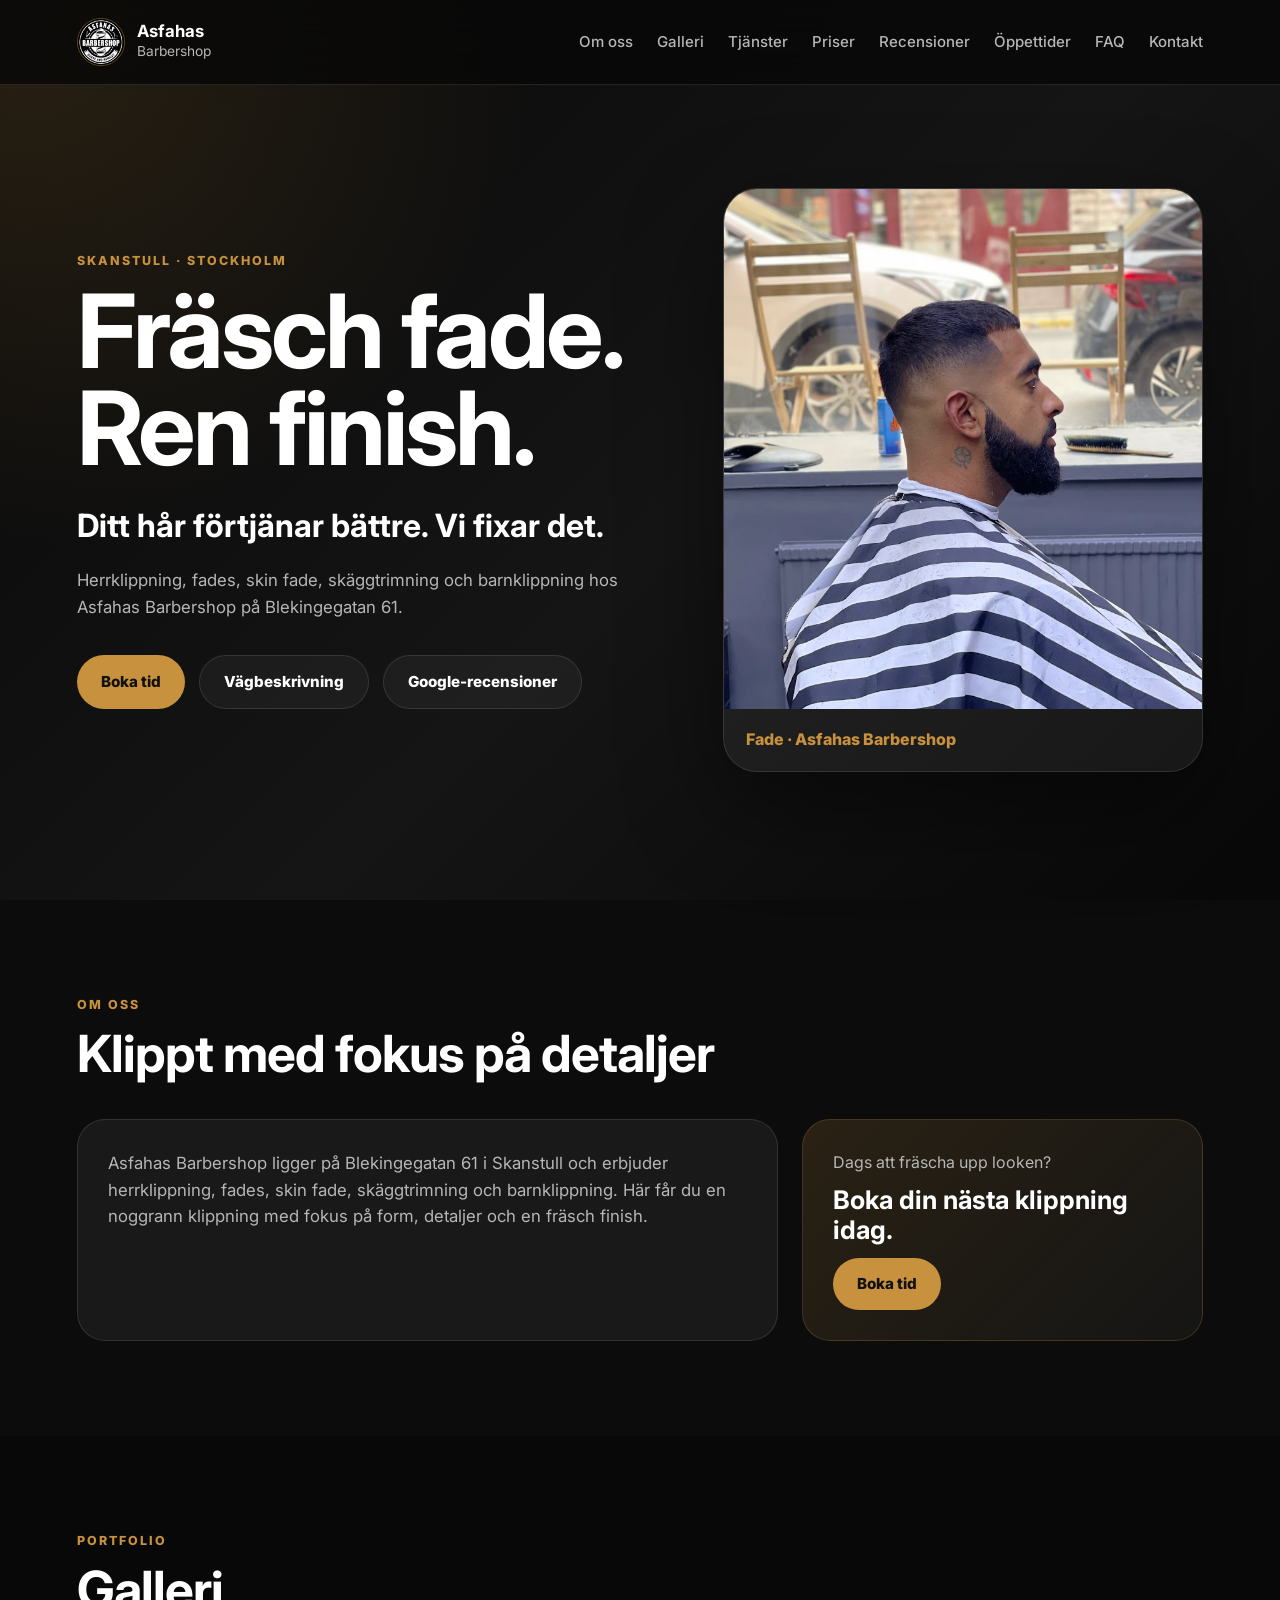
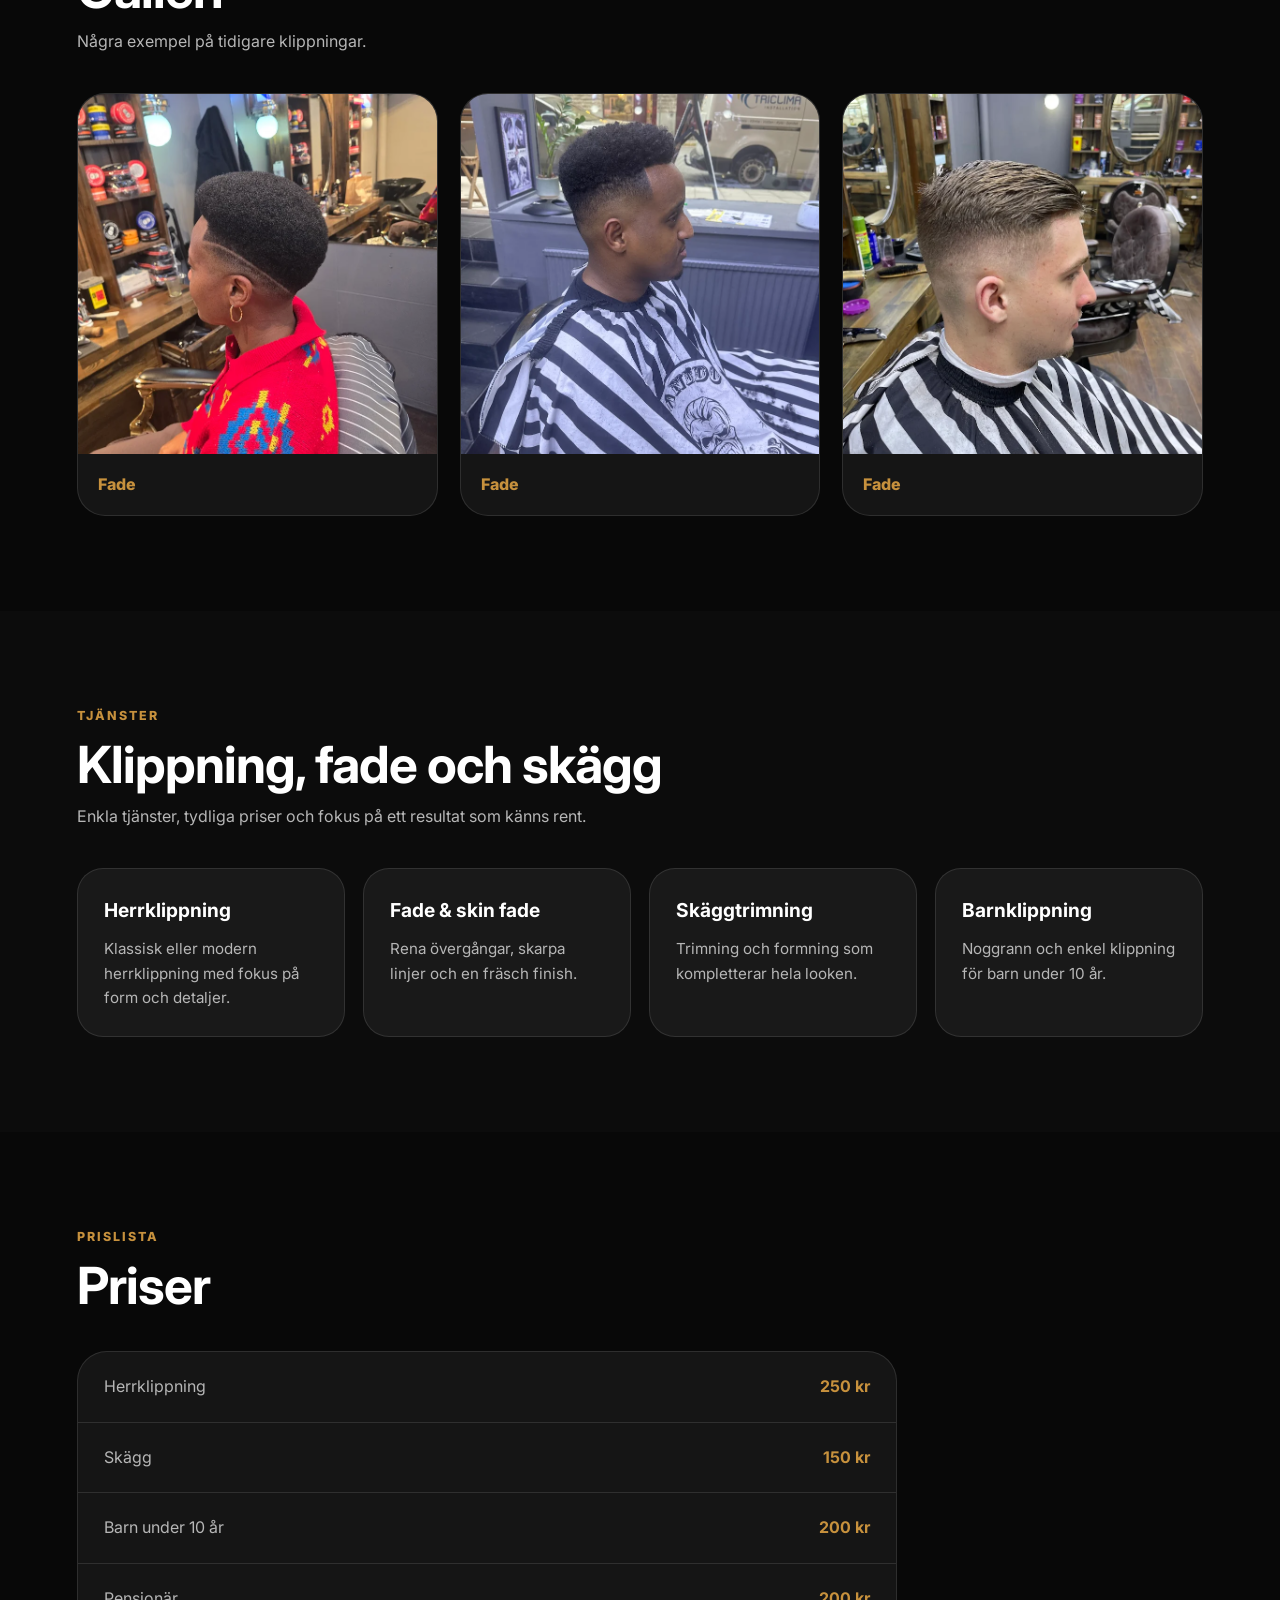
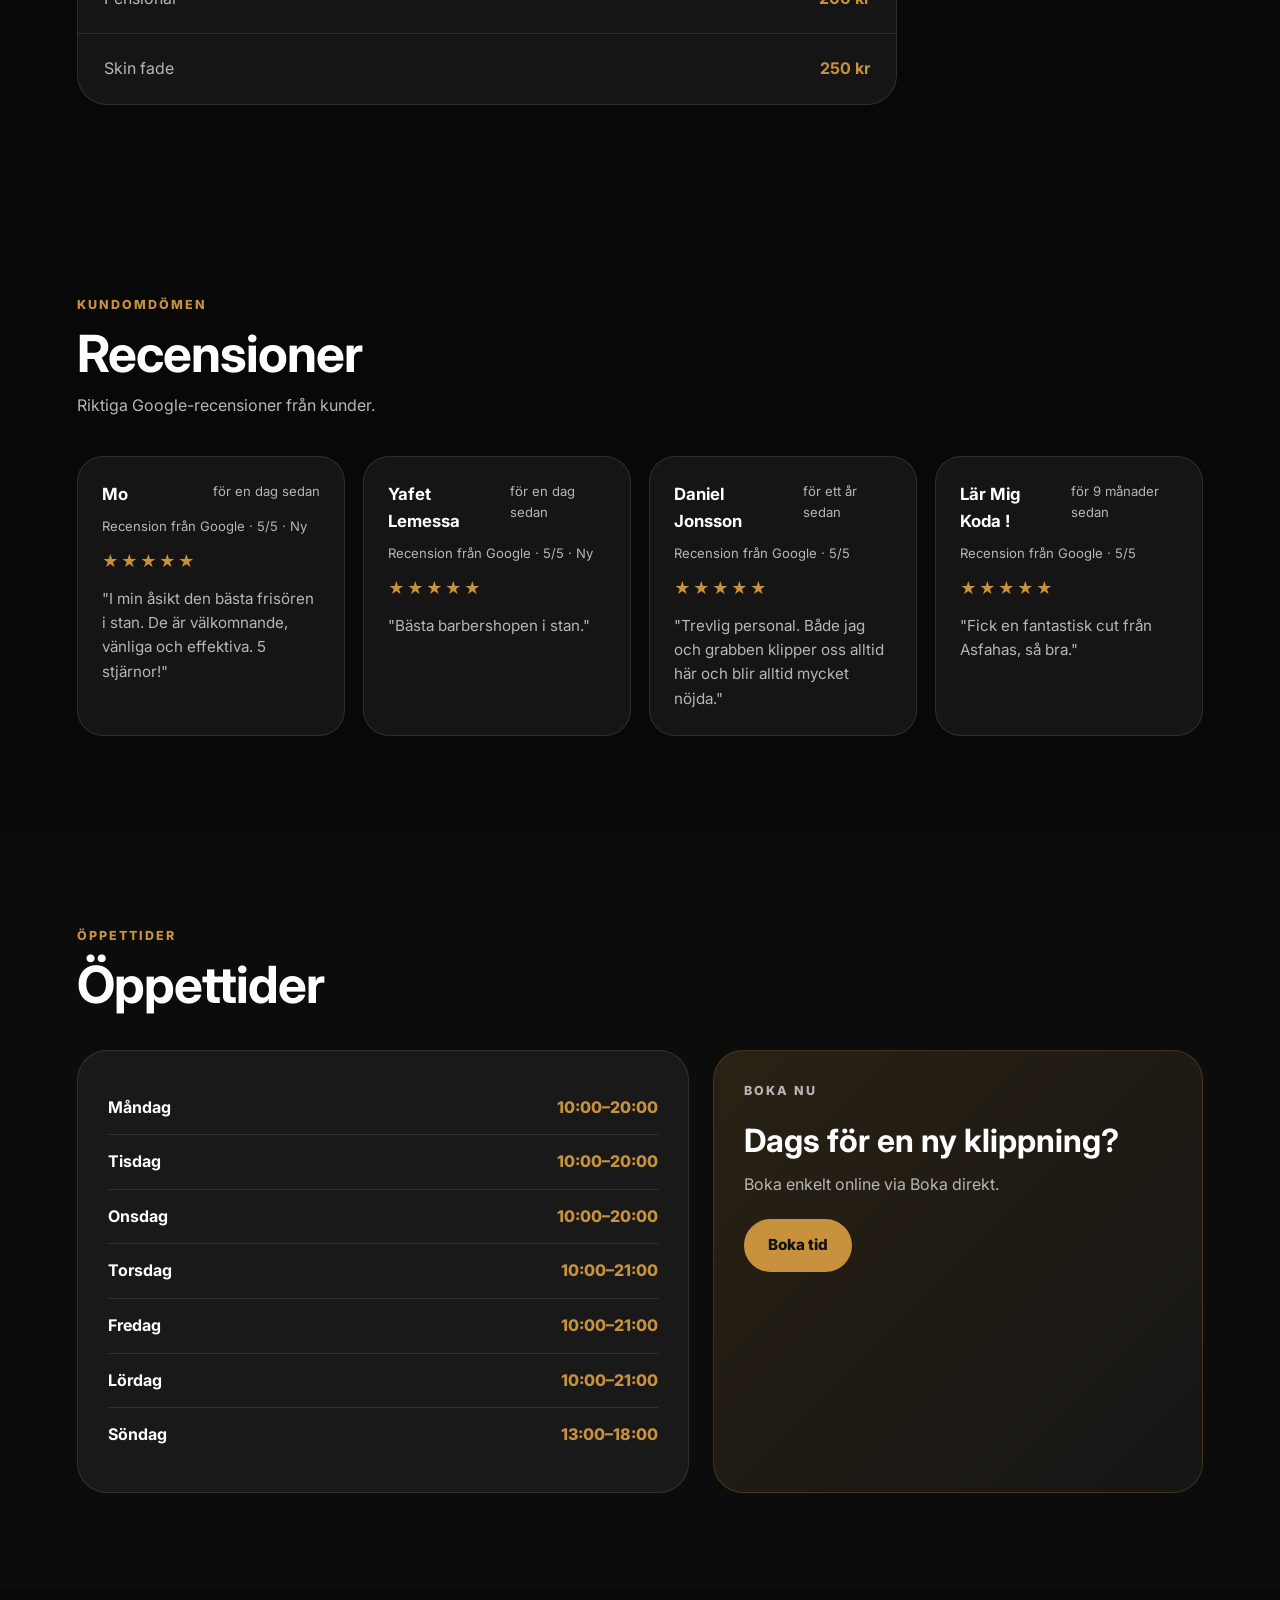
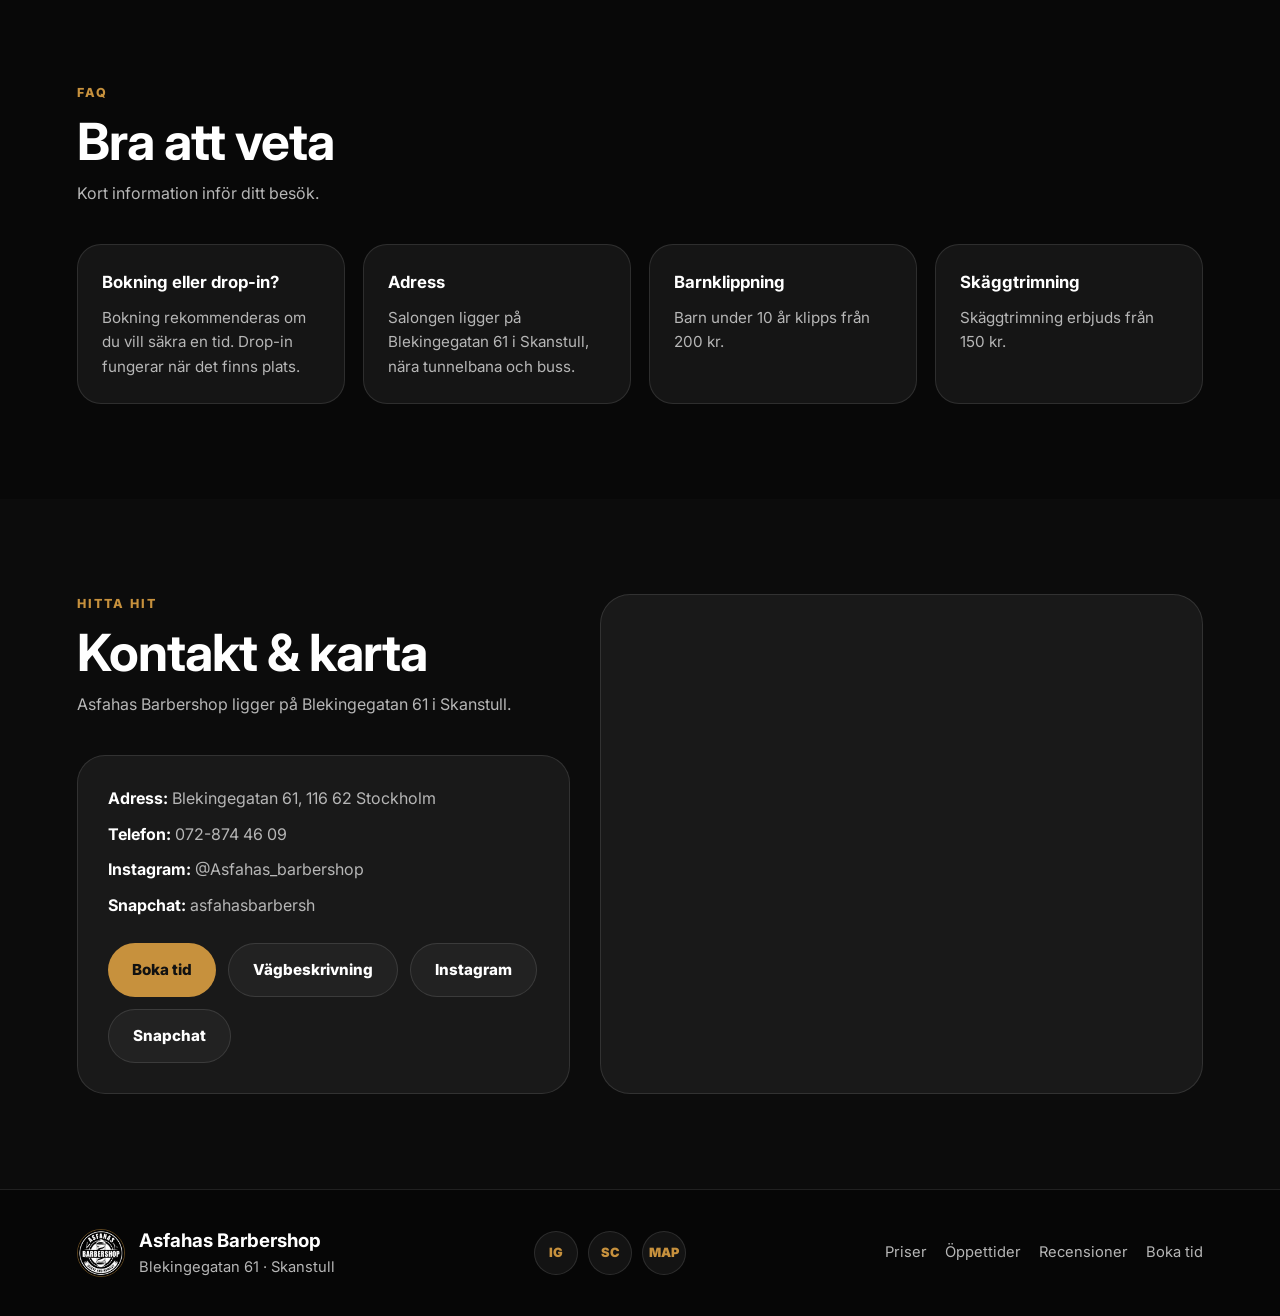
==== commit eb0d15ad: "Återställ Boka direkt-länkar" ====
--- a/index.html
+++ b/index.html
@@ -1,4 +1,3 @@
-
 <!DOCTYPE html>
 <html lang="sv">
 <head>
@@ -47,7 +46,7 @@
         </p>
 
         <div class="buttons">
-            <a href="./booking.html" class="main-btn">
+            <a href="https://www.bokadirekt.se/places/asfahas-barbershop-ab-136678" target="_blank" class="main-btn">
                 Boka tid
             </a>
 
@@ -59,8 +58,6 @@
                 Google-recensioner
             </a>
         </div>
-
-        <p class="bokadirekt-notice">För tillfället tar vi inte bokningar via Boka direkt.</p>
     </div>
 
     <div class="hero-side">
@@ -89,9 +86,8 @@
         <div class="mini-cta-card">
             <p>Dags att fräscha upp looken?</p>
             <h3>Boka din nästa klippning idag.</h3>
-            <p class="bokadirekt-notice">För tillfället tar vi inte bokningar via Boka direkt.</p>
-            <a href="tel:0728744609" class="main-btn" style="margin-top: 16px;">
-                Ring oss
+            <a href="https://www.bokadirekt.se/places/asfahas-barbershop-ab-136678" target="_blank" class="main-btn">
+                Boka tid
             </a>
         </div>
     </div>
@@ -107,23 +103,15 @@
     <div class="gallery-grid">
         <div class="gallery-card">
             <img src="images/cut1.png" alt="Fade haircut">
-            <div>
-                <p>Fade</p>
-            </div>
-        </div>
-
+            <div><p>Fade</p></div>
+        </div>
         <div class="gallery-card">
             <img src="images/cut2.png" alt="Fade haircut">
-            <div>
-                <p>Fade</p>
-            </div>
-        </div>
-
+            <div><p>Fade</p></div>
+        </div>
         <div class="gallery-card">
             <img src="images/cut3.png" alt="Fade haircut">
-            <div>
-                <p>Fade</p>
-            </div>
+            <div><p>Fade</p></div>
         </div>
     </div>
 </section>
@@ -142,17 +130,14 @@
             <h3>Herrklippning</h3>
             <p>Klassisk eller modern herrklippning med fokus på form och detaljer.</p>
         </div>
-
         <div class="service-card">
             <h3>Fade & skin fade</h3>
             <p>Rena övergångar, skarpa linjer och en fräsch finish.</p>
         </div>
-
         <div class="service-card">
             <h3>Skäggtrimning</h3>
             <p>Trimning och formning som kompletterar hela looken.</p>
         </div>
-
         <div class="service-card">
             <h3>Barnklippning</h3>
             <p>Noggrann och enkel klippning för barn under 10 år.</p>
@@ -167,30 +152,11 @@
     </div>
 
     <div class="price-list">
-        <div>
-            <span>Herrklippning</span>
-            <strong>250 kr</strong>
-        </div>
-
-        <div>
-            <span>Skägg</span>
-            <strong>150 kr</strong>
-        </div>
-
-        <div>
-            <span>Barn under 10 år</span>
-            <strong>200 kr</strong>
-        </div>
-
-        <div>
-            <span>Pensionär</span>
-            <strong>200 kr</strong>
-        </div>
-
-        <div>
-            <span>Skin fade</span>
-            <strong>250 kr</strong>
-        </div>
+        <div><span>Herrklippning</span><strong>250 kr</strong></div>
+        <div><span>Skägg</span><strong>150 kr</strong></div>
+        <div><span>Barn under 10 år</span><strong>200 kr</strong></div>
+        <div><span>Pensionär</span><strong>200 kr</strong></div>
+        <div><span>Skin fade</span><strong>250 kr</strong></div>
     </div>
 </section>
 
@@ -209,12 +175,8 @@
             </div>
             <p class="review-source">Recension från Google · 5/5 · Ny</p>
             <p class="stars">★★★★★</p>
-            <p>
-                "I min åsikt den bästa frisören i stan. De är välkomnande,
-                vänliga och effektiva. 5 stjärnor!"
-            </p>
-        </div>
-
+            <p>"I min åsikt den bästa frisören i stan. De är välkomnande, vänliga och effektiva. 5 stjärnor!"</p>
+        </div>
         <div class="review-card">
             <div class="review-top">
                 <h3>Yafet Lemessa</h3>
@@ -224,7 +186,6 @@
             <p class="stars">★★★★★</p>
             <p>"Bästa barbershopen i stan."</p>
         </div>
-
         <div class="review-card">
             <div class="review-top">
                 <h3>Daniel Jonsson</h3>
@@ -232,12 +193,8 @@
             </div>
             <p class="review-source">Recension från Google · 5/5</p>
             <p class="stars">★★★★★</p>
-            <p>
-                "Trevlig personal. Både jag och grabben klipper oss alltid här
-                och blir alltid mycket nöjda."
-            </p>
-        </div>
-
+            <p>"Trevlig personal. Både jag och grabben klipper oss alltid här och blir alltid mycket nöjda."</p>
+        </div>
         <div class="review-card">
             <div class="review-top">
                 <h3>Lär Mig Koda !</h3>
@@ -270,9 +227,9 @@
         <div class="booking-card">
             <p class="tag">Boka nu</p>
             <h3>Dags för en ny klippning?</h3>
-            <p>För tillfället tar vi inte bokningar via Boka direkt. Kontakta oss via telefon eller sociala medier.</p>
-            <a href="tel:0728744609" class="main-btn">
-                Ring oss
+            <p>Boka enkelt online via Boka direkt.</p>
+            <a href="https://www.bokadirekt.se/places/asfahas-barbershop-ab-136678" target="_blank" class="main-btn">
+                Boka tid
             </a>
         </div>
     </div>
@@ -290,17 +247,14 @@
             <h3>Bokning eller drop-in?</h3>
             <p>Bokning rekommenderas om du vill säkra en tid. Drop-in fungerar när det finns plats.</p>
         </div>
-
         <div class="faq-card">
             <h3>Adress</h3>
             <p>Salongen ligger på Blekingegatan 61 i Skanstull, nära tunnelbana och buss.</p>
         </div>
-
         <div class="faq-card">
             <h3>Barnklippning</h3>
             <p>Barn under 10 år klipps från 200 kr.</p>
         </div>
-
         <div class="faq-card">
             <h3>Skäggtrimning</h3>
             <p>Skäggtrimning erbjuds från 150 kr.</p>
@@ -322,21 +276,16 @@
             <p><strong>Instagram:</strong> @Asfahas_barbershop</p>
             <p><strong>Snapchat:</strong> asfahasbarbersh</p>
 
-            <p class="bokadirekt-notice" style="margin-top: 16px;">För tillfället tar vi inte bokningar via Boka direkt.</p>
-
             <div class="contact-actions">
-                <a href="tel:0728744609" class="main-btn">
-                    Ring oss
+                <a href="https://www.bokadirekt.se/places/asfahas-barbershop-ab-136678" target="_blank" class="main-btn">
+                    Boka tid
                 </a>
-
                 <a href="https://www.google.com/maps/search/?api=1&query=Blekingegatan%2061%2C%20116%2062%20Stockholm" target="_blank" class="second-btn">
                     Vägbeskrivning
                 </a>
-
                 <a href="https://www.instagram.com/Asfahas_barbershop/" target="_blank" class="second-btn">
                     Instagram
                 </a>
-
                 <a href="https://www.snapchat.com/add/asfahasbarbersh" target="_blank" class="second-btn">
                     Snapchat
                 </a>
@@ -372,7 +321,7 @@
         <a href="#prices">Priser</a>
         <a href="#hours">Öppettider</a>
         <a href="#reviews">Recensioner</a>
-        <a href="tel:0728744609">Ring oss</a>
+        <a href="https://www.bokadirekt.se/places/asfahas-barbershop-ab-136678" target="_blank">Boka tid</a>
     </div>
 </footer>
 
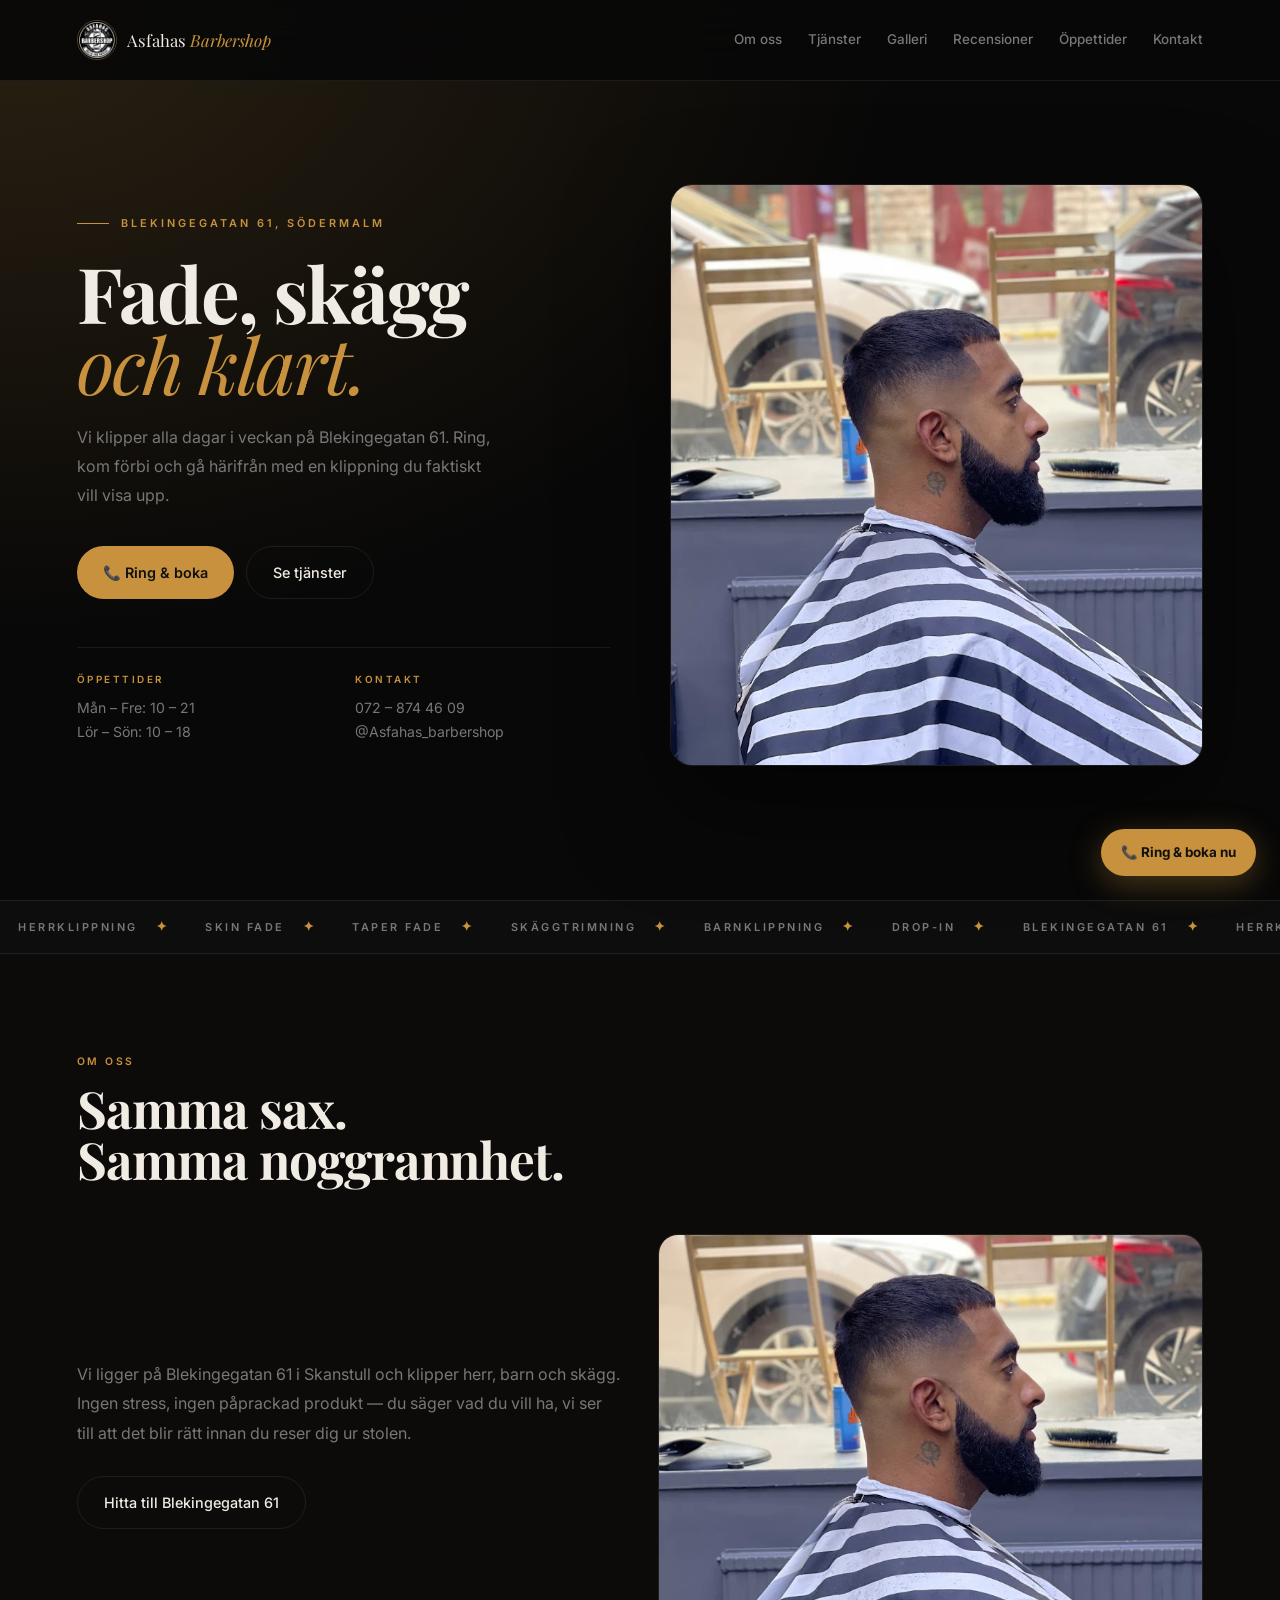
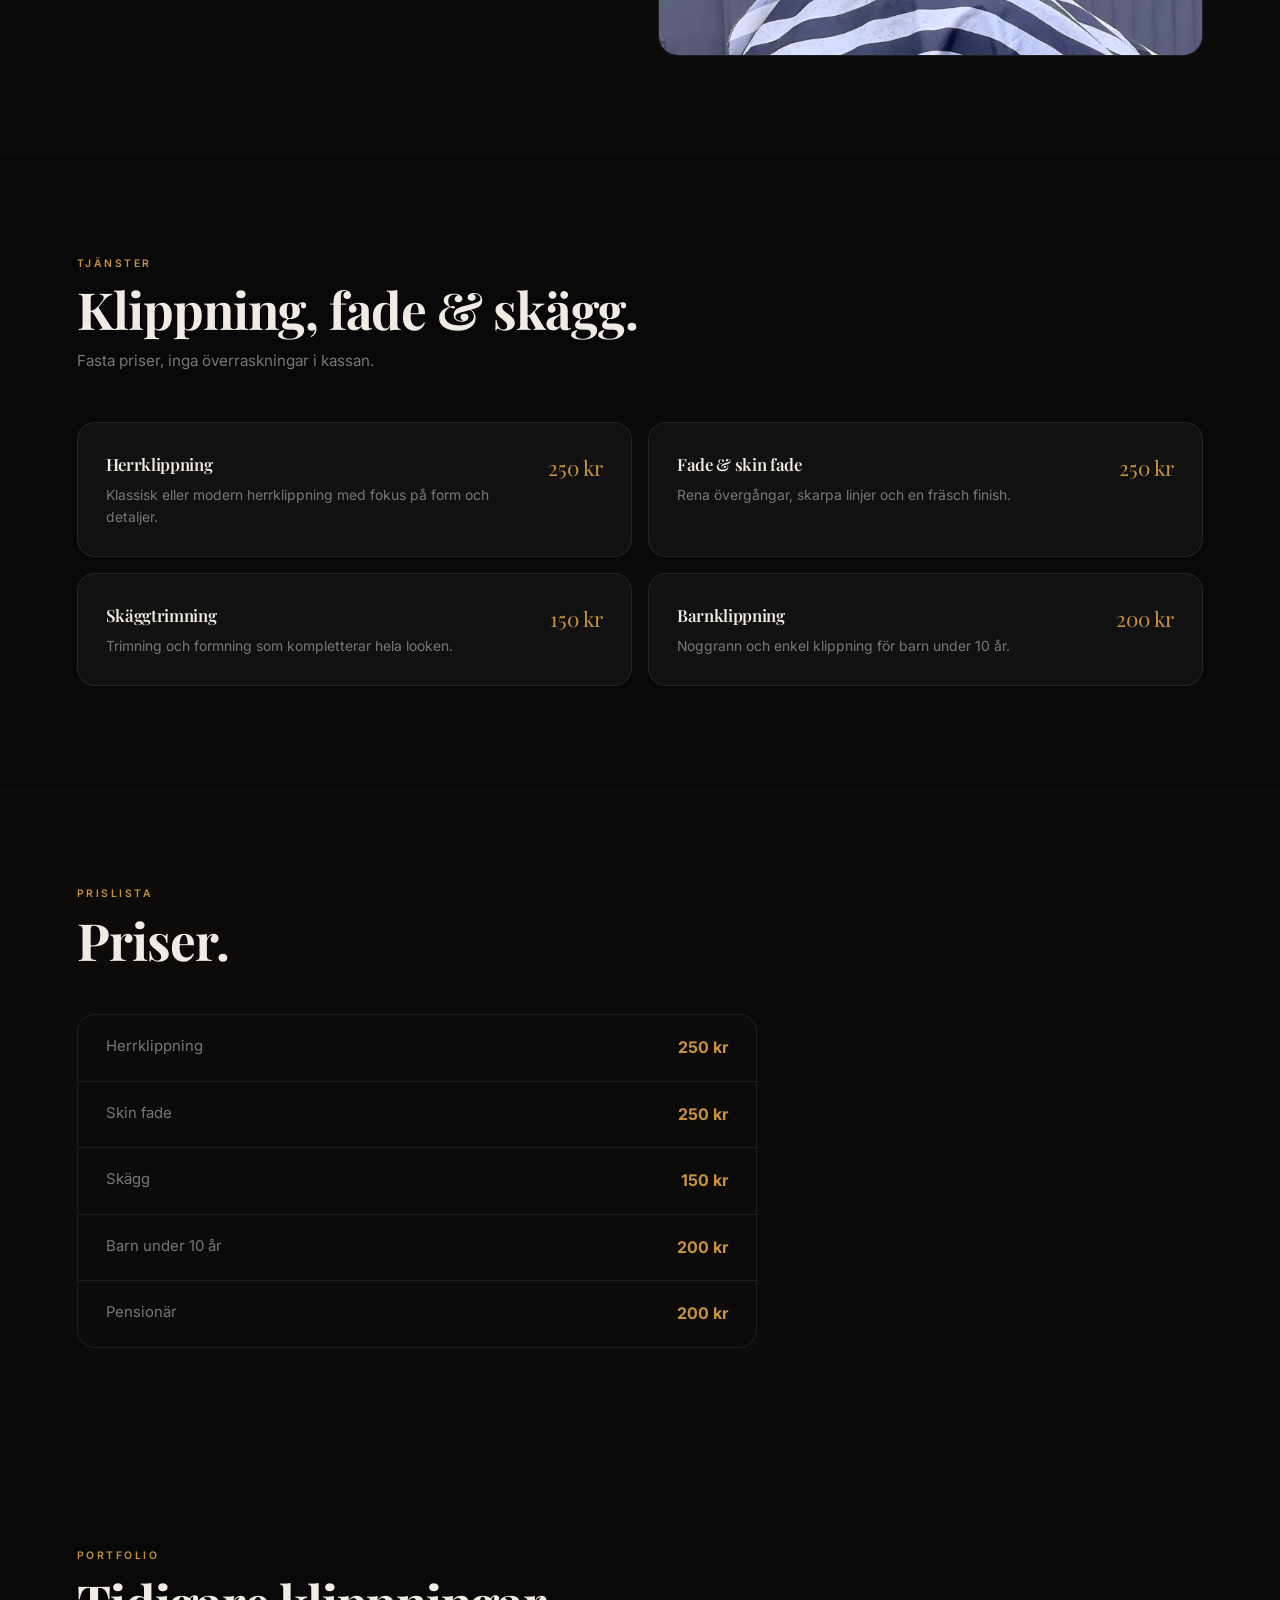
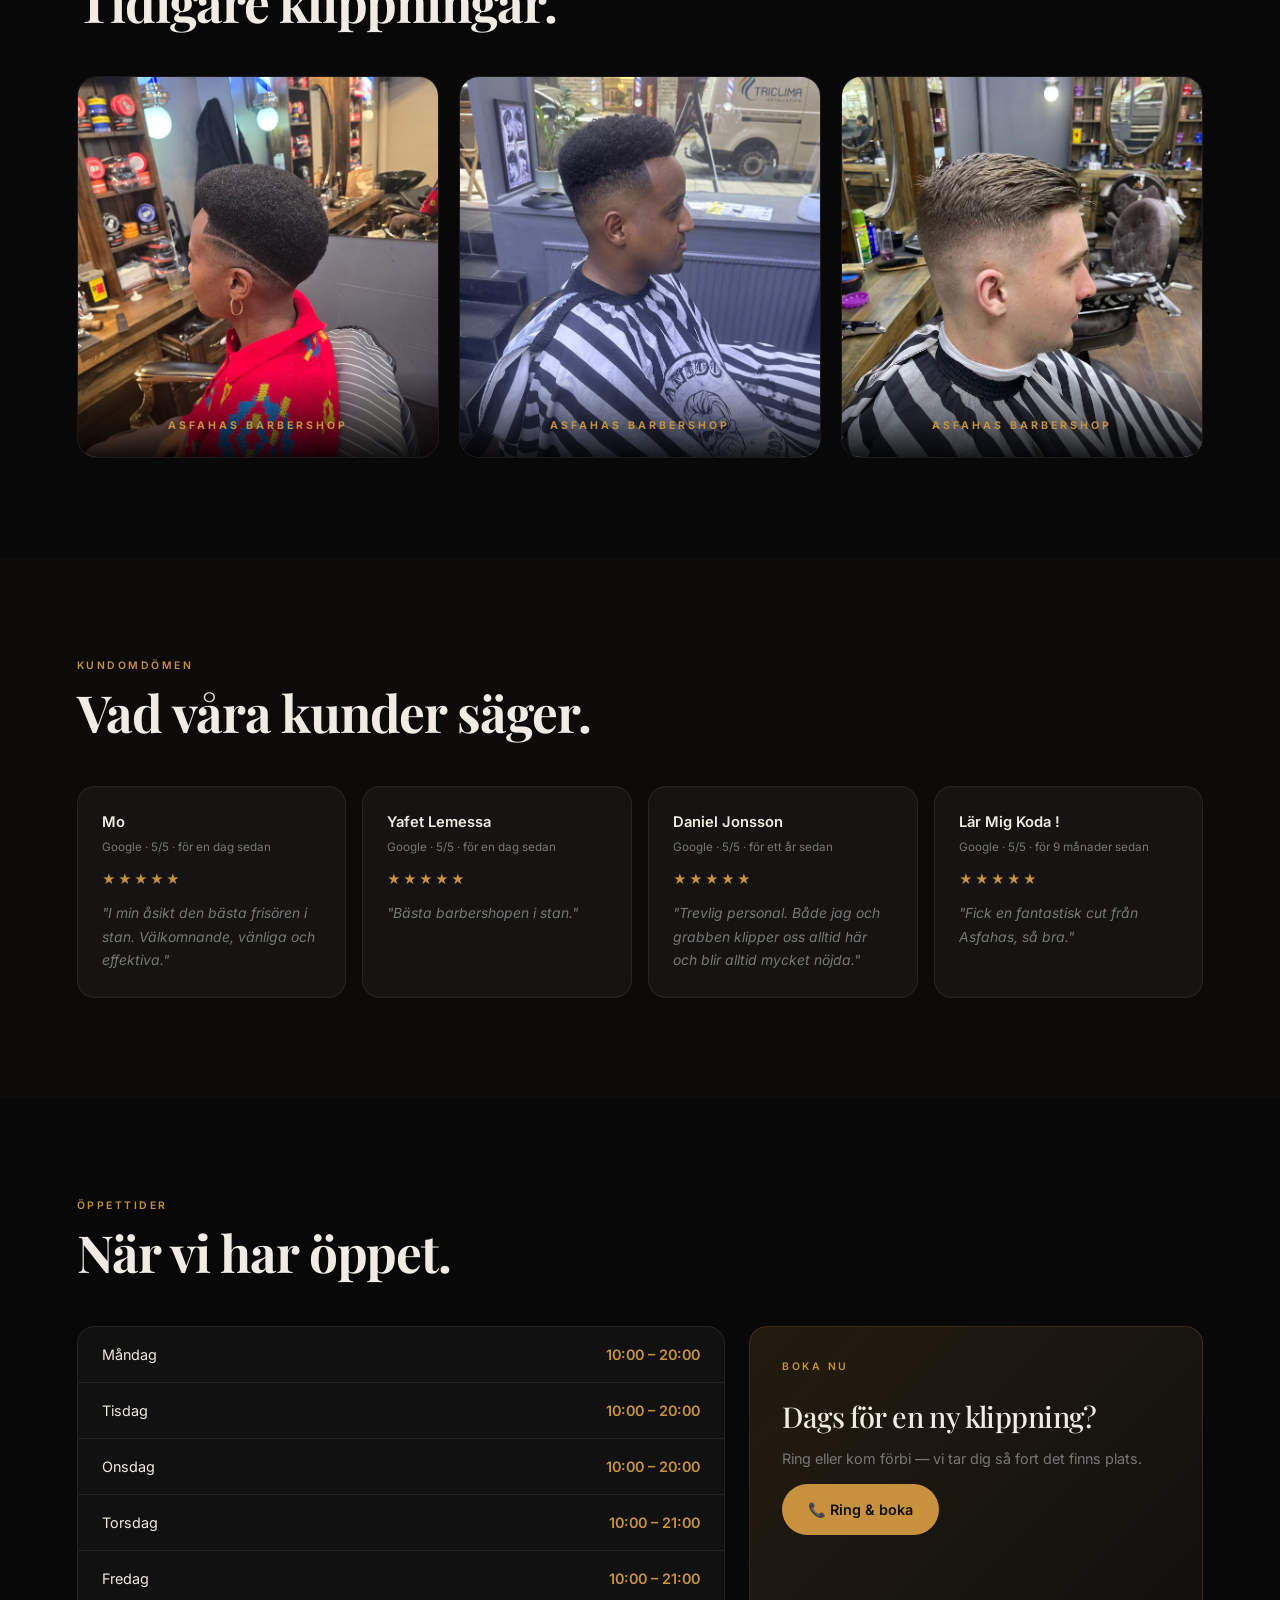
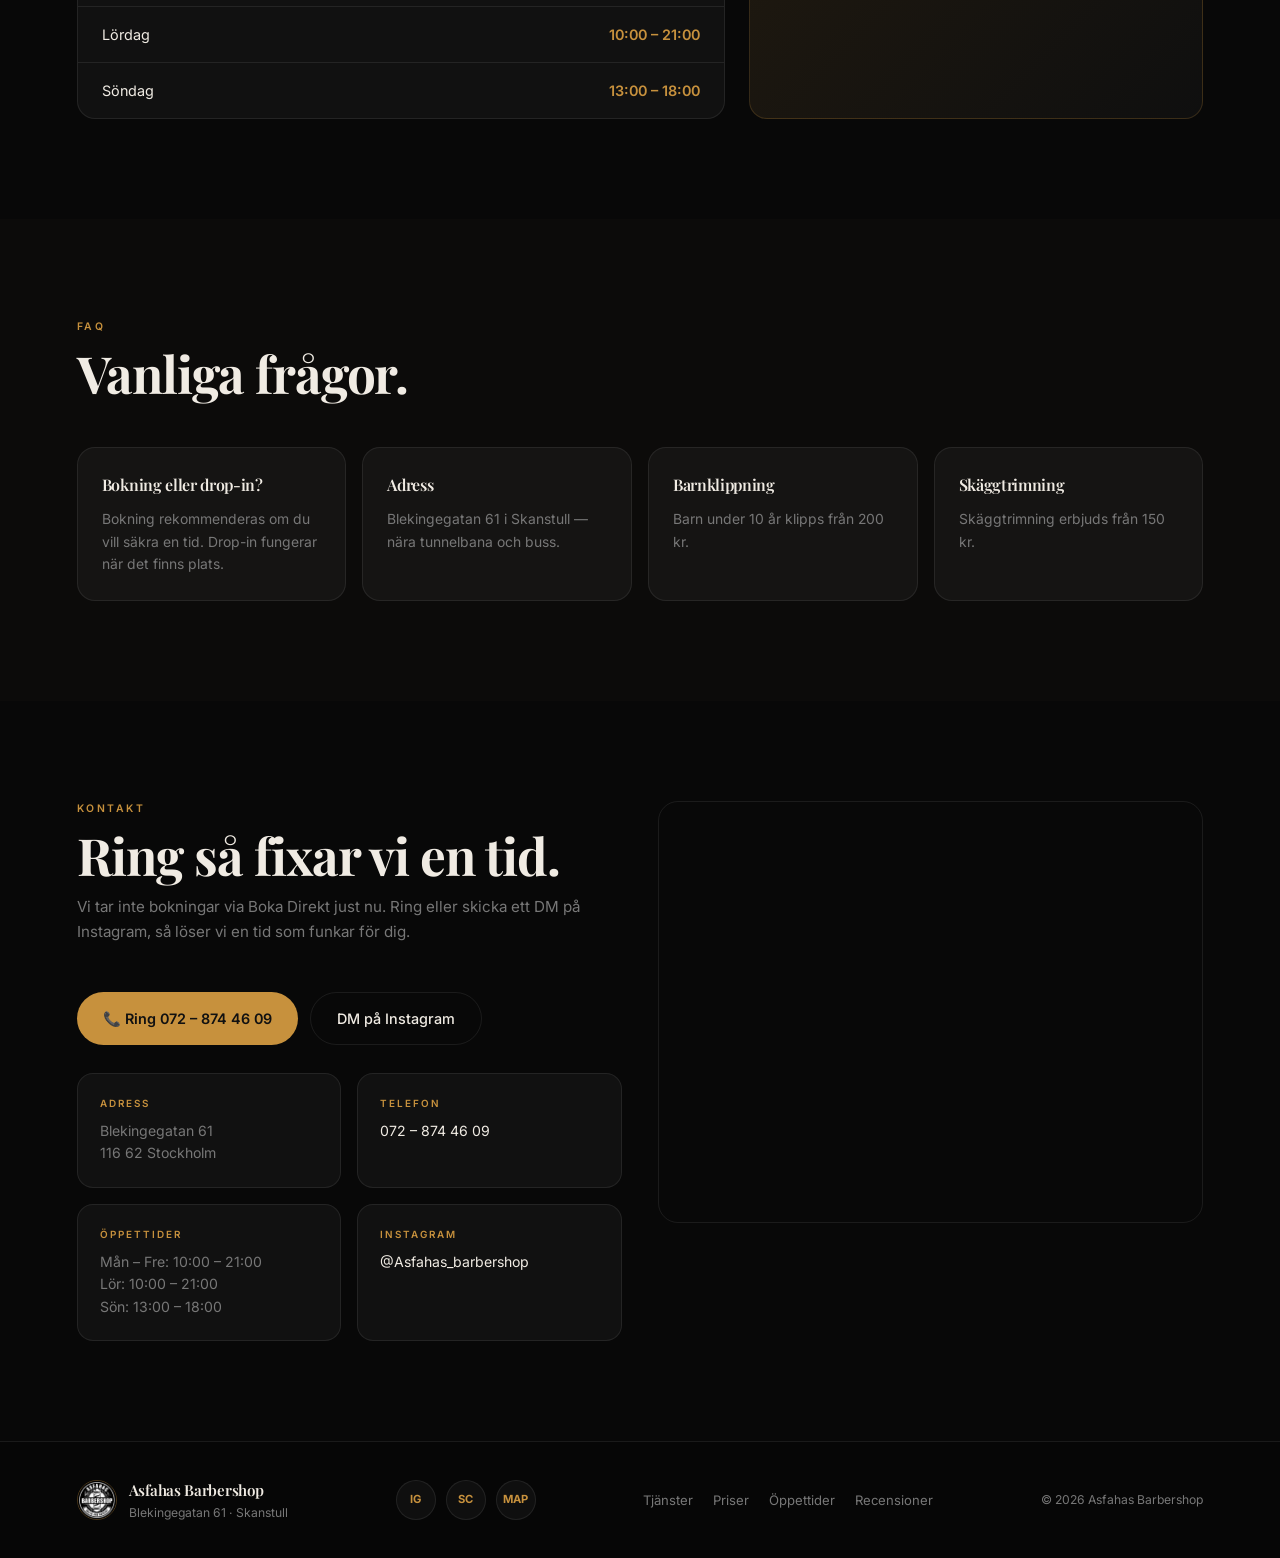
==== commit fb4a49f6: "ny design" ====
--- a/index.html
+++ b/index.html
@@ -5,325 +5,308 @@
     <meta name="viewport" content="width=device-width, initial-scale=1.0">
     <meta name="format-detection" content="telephone=no">
     <title>Asfahas Barbershop</title>
+    <link rel="preconnect" href="https://fonts.googleapis.com">
+    <link rel="preconnect" href="https://fonts.gstatic.com" crossorigin>
+    <link href="https://fonts.googleapis.com/css2?family=Playfair+Display:ital,wght@0,500;0,700;1,400;1,700&family=Inter:wght@300;400;500;600&display=swap" rel="stylesheet">
     <link rel="stylesheet" href="style.css">
 </head>
 <body>
 
 <header>
-    <a href="./index.html" class="brand">
-        <img src="images/logo.PNG" alt="Asfahas Barbershop logo" class="logo">
-        <div>
-            <strong>Asfahas</strong>
-            <span>Barbershop</span>
-        </div>
+    <a href="./index.html" class="brand-link">
+        <img src="images/logo.PNG" alt="logo" class="brand-logo">
+        <span class="brand-name">Asfahas <em>Barbershop</em></span>
     </a>
-
-    <button class="menu-btn" id="menuBtn" type="button">☰</button>
-
-    <nav id="navMenu">
+    <button class="menu-btn" id="menuBtn">☰</button>
+    <nav>
         <a href="#about">Om oss</a>
-        <a href="#gallery">Galleri</a>
-        <a href="#services">Tjänster</a>
-        <a href="#prices">Priser</a>
-        <a href="#reviews">Recensioner</a>
-        <a href="#hours">Öppettider</a>
-        <a href="#faq">FAQ</a>
-        <a href="#contact">Kontakt</a>
+        <a href="#tjanster">Tjänster</a>
+        <a href="#galleri">Galleri</a>
+        <a href="#recensioner">Recensioner</a>
+        <a href="#oppettider">Öppettider</a>
+        <a href="#kontakt">Kontakt</a>
+    </nav>
+    <nav class="nav-mobile" id="navMobile">
+        <a href="#about">Om oss</a>
+        <a href="#tjanster">Tjänster</a>
+        <a href="#galleri">Galleri</a>
+        <a href="#recensioner">Recensioner</a>
+        <a href="#oppettider">Öppettider</a>
+        <a href="#kontakt">Kontakt</a>
     </nav>
 </header>
 
 <section class="hero">
-    <div class="hero-text">
-        <p class="tag">Skanstull · Stockholm</p>
-
-        <h1>Fräsch fade.<br>Ren finish.</h1>
-
-        <p class="subtitle">Ditt hår förtjänar bättre. Vi fixar det.</p>
-
-        <p class="description">
-            Herrklippning, fades, skin fade, skäggtrimning och barnklippning
-            hos Asfahas Barbershop på Blekingegatan 61.
-        </p>
-
-        <div class="buttons">
-            <a href="https://www.bokadirekt.se/places/asfahas-barbershop-ab-136678" target="_blank" class="main-btn">
-                Boka tid
-            </a>
-
-            <a href="https://www.google.com/maps/search/?api=1&query=Blekingegatan%2061%2C%20116%2062%20Stockholm" target="_blank" class="second-btn">
-                Vägbeskrivning
-            </a>
-
-            <a href="https://www.google.com/search?q=Asfahas+Barbershop+Blekingegatan+61+recensioner" target="_blank" class="second-btn">
-                Google-recensioner
-            </a>
-        </div>
-    </div>
-
-    <div class="hero-side">
-        <div class="hero-image-box">
-            <img src="images/img.png" alt="Fade haircut" class="hero-image">
-            <p>Fade · Asfahas Barbershop</p>
-        </div>
-    </div>
-</section>
-
-<section id="about" class="section about-section">
-    <div class="section-heading">
-        <p class="tag">Om oss</p>
-        <h2>Klippt med fokus på detaljer</h2>
-    </div>
-
+    <div class="hero-left">
+        <div class="location-tag">Blekingegatan 61, Södermalm</div>
+        <h1>Fade, skägg<br><em>och klart.</em></h1>
+        <p class="hero-desc">Vi klipper alla dagar i veckan på Blekingegatan 61. Ring, kom förbi och gå härifrån med en klippning du faktiskt vill visa upp.</p>
+        <div class="hero-btns">
+            <a href="tel:0728744609" class="btn-primary">📞 Ring & boka</a>
+            <a href="#tjanster" class="btn-secondary">Se tjänster</a>
+        </div>
+        <div class="hero-info">
+            <div class="hero-info-block">
+                <h4>Öppettider</h4>
+                <p>Mån – Fre: 10 – 21<br>Lör – Sön: 10 – 18</p>
+            </div>
+            <div class="hero-info-block">
+                <h4>Kontakt</h4>
+                <p>072 – 874 46 09<br>@Asfahas_barbershop</p>
+            </div>
+        </div>
+    </div>
+    <div class="hero-right">
+        <div class="hero-img-wrap">
+            <img src="images/img.png" alt="Fade haircut — Asfahas Barbershop">
+        </div>
+    </div>
+</section>
+
+<div class="marquee-section">
+    <div class="marquee-track">
+        <span class="marquee-item">Herrklippning <span class="marquee-dot">✦</span></span>
+        <span class="marquee-item">Skin fade <span class="marquee-dot">✦</span></span>
+        <span class="marquee-item">Taper fade <span class="marquee-dot">✦</span></span>
+        <span class="marquee-item">Skäggtrimning <span class="marquee-dot">✦</span></span>
+        <span class="marquee-item">Barnklippning <span class="marquee-dot">✦</span></span>
+        <span class="marquee-item">Drop-in <span class="marquee-dot">✦</span></span>
+        <span class="marquee-item">Blekingegatan 61 <span class="marquee-dot">✦</span></span>
+        <span class="marquee-item">Herrklippning <span class="marquee-dot">✦</span></span>
+        <span class="marquee-item">Skin fade <span class="marquee-dot">✦</span></span>
+        <span class="marquee-item">Taper fade <span class="marquee-dot">✦</span></span>
+        <span class="marquee-item">Skäggtrimning <span class="marquee-dot">✦</span></span>
+        <span class="marquee-item">Barnklippning <span class="marquee-dot">✦</span></span>
+        <span class="marquee-item">Drop-in <span class="marquee-dot">✦</span></span>
+        <span class="marquee-item">Blekingegatan 61 <span class="marquee-dot">✦</span></span>
+    </div>
+</div>
+
+<section id="about" class="section section-dark">
+    <div class="section-heading reveal">
+        <div class="section-tag">Om oss</div>
+        <h2>Samma sax.<br>Samma noggrannhet.</h2>
+    </div>
     <div class="about-grid">
-        <div class="info-box about-box">
-            <p>
-                Asfahas Barbershop ligger på Blekingegatan 61 i Skanstull och erbjuder
-                herrklippning, fades, skin fade, skäggtrimning och barnklippning.
-                Här får du en noggrann klippning med fokus på form, detaljer och en fräsch finish.
-            </p>
-        </div>
-
-        <div class="mini-cta-card">
-            <p>Dags att fräscha upp looken?</p>
-            <h3>Boka din nästa klippning idag.</h3>
-            <a href="https://www.bokadirekt.se/places/asfahas-barbershop-ab-136678" target="_blank" class="main-btn">
-                Boka tid
-            </a>
-        </div>
-    </div>
-</section>
-
-<section id="gallery" class="section">
-    <div class="section-heading">
-        <p class="tag">Portfolio</p>
-        <h2>Galleri</h2>
-        <p class="section-subtitle">Några exempel på tidigare klippningar.</p>
-    </div>
-
+        <div class="about-text reveal">
+            <p>Vi ligger på Blekingegatan 61 i Skanstull och klipper herr, barn och skägg. Ingen stress, ingen påprackad produkt — du säger vad du vill ha, vi ser till att det blir rätt innan du reser dig ur stolen.</p>
+            <a href="https://www.google.com/maps/search/?api=1&query=Blekingegatan%2061%2C%20116%2062%20Stockholm" target="_blank" class="btn-secondary fit-content">Hitta till Blekingegatan 61</a>
+        </div>
+        <div class="about-img reveal">
+            <img src="images/img.png" alt="Asfahas Barbershop">
+        </div>
+    </div>
+</section>
+
+<section id="tjanster" class="section">
+    <div class="section-heading reveal">
+        <div class="section-tag">Tjänster</div>
+        <h2>Klippning, fade & skägg.</h2>
+        <p>Fasta priser, inga överraskningar i kassan.</p>
+    </div>
+    <div class="services-grid">
+        <div class="service-card reveal">
+            <div><h3>Herrklippning</h3><p>Klassisk eller modern herrklippning med fokus på form och detaljer.</p></div>
+            <span class="service-price">250 kr</span>
+        </div>
+        <div class="service-card reveal">
+            <div><h3>Fade & skin fade</h3><p>Rena övergångar, skarpa linjer och en fräsch finish.</p></div>
+            <span class="service-price">250 kr</span>
+        </div>
+        <div class="service-card reveal">
+            <div><h3>Skäggtrimning</h3><p>Trimning och formning som kompletterar hela looken.</p></div>
+            <span class="service-price">150 kr</span>
+        </div>
+        <div class="service-card reveal">
+            <div><h3>Barnklippning</h3><p>Noggrann och enkel klippning för barn under 10 år.</p></div>
+            <span class="service-price">200 kr</span>
+        </div>
+    </div>
+</section>
+
+<section id="priser" class="section section-dark">
+    <div class="section-heading reveal">
+        <div class="section-tag">Prislista</div>
+        <h2>Priser.</h2>
+    </div>
+    <div class="price-list reveal">
+        <div class="price-row"><span>Herrklippning</span><strong>250 kr</strong></div>
+        <div class="price-row"><span>Skin fade</span><strong>250 kr</strong></div>
+        <div class="price-row"><span>Skägg</span><strong>150 kr</strong></div>
+        <div class="price-row"><span>Barn under 10 år</span><strong>200 kr</strong></div>
+        <div class="price-row"><span>Pensionär</span><strong>200 kr</strong></div>
+    </div>
+</section>
+
+<section id="galleri" class="section">
+    <div class="section-heading reveal">
+        <div class="section-tag">Portfolio</div>
+        <h2>Tidigare klippningar.</h2>
+    </div>
     <div class="gallery-grid">
-        <div class="gallery-card">
-            <img src="images/cut1.png" alt="Fade haircut">
-            <div><p>Fade</p></div>
-        </div>
-        <div class="gallery-card">
-            <img src="images/cut2.png" alt="Fade haircut">
-            <div><p>Fade</p></div>
-        </div>
-        <div class="gallery-card">
-            <img src="images/cut3.png" alt="Fade haircut">
-            <div><p>Fade</p></div>
-        </div>
-    </div>
-</section>
-
-<section id="services" class="section services-section">
-    <div class="section-heading">
-        <p class="tag">Tjänster</p>
-        <h2>Klippning, fade och skägg</h2>
-        <p class="section-subtitle">
-            Enkla tjänster, tydliga priser och fokus på ett resultat som känns rent.
-        </p>
-    </div>
-
-    <div class="services-grid">
-        <div class="service-card">
-            <h3>Herrklippning</h3>
-            <p>Klassisk eller modern herrklippning med fokus på form och detaljer.</p>
-        </div>
-        <div class="service-card">
-            <h3>Fade & skin fade</h3>
-            <p>Rena övergångar, skarpa linjer och en fräsch finish.</p>
-        </div>
-        <div class="service-card">
-            <h3>Skäggtrimning</h3>
-            <p>Trimning och formning som kompletterar hela looken.</p>
-        </div>
-        <div class="service-card">
-            <h3>Barnklippning</h3>
-            <p>Noggrann och enkel klippning för barn under 10 år.</p>
-        </div>
-    </div>
-</section>
-
-<section id="prices" class="section">
-    <div class="section-heading">
-        <p class="tag">Prislista</p>
-        <h2>Priser</h2>
-    </div>
-
-    <div class="price-list">
-        <div><span>Herrklippning</span><strong>250 kr</strong></div>
-        <div><span>Skägg</span><strong>150 kr</strong></div>
-        <div><span>Barn under 10 år</span><strong>200 kr</strong></div>
-        <div><span>Pensionär</span><strong>200 kr</strong></div>
-        <div><span>Skin fade</span><strong>250 kr</strong></div>
-    </div>
-</section>
-
-<section id="reviews" class="section">
-    <div class="section-heading">
-        <p class="tag">Kundomdömen</p>
-        <h2>Recensioner</h2>
-        <p class="section-subtitle">Riktiga Google-recensioner från kunder.</p>
-    </div>
-
+        <div class="gallery-card reveal">
+            <img src="images/cut1.png" alt="Fade">
+            <div class="gallery-overlay"><span>Asfahas Barbershop</span></div>
+        </div>
+        <div class="gallery-card reveal">
+            <img src="images/cut2.png" alt="Fade">
+            <div class="gallery-overlay"><span>Asfahas Barbershop</span></div>
+        </div>
+        <div class="gallery-card reveal">
+            <img src="images/cut3.png" alt="Fade">
+            <div class="gallery-overlay"><span>Asfahas Barbershop</span></div>
+        </div>
+    </div>
+</section>
+
+<section id="recensioner" class="section section-dark">
+    <div class="section-heading reveal">
+        <div class="section-tag">Kundomdömen</div>
+        <h2>Vad våra kunder säger.</h2>
+    </div>
     <div class="reviews-grid">
-        <div class="review-card">
-            <div class="review-top">
-                <h3>Mo</h3>
-                <span>för en dag sedan</span>
-            </div>
-            <p class="review-source">Recension från Google · 5/5 · Ny</p>
-            <p class="stars">★★★★★</p>
-            <p>"I min åsikt den bästa frisören i stan. De är välkomnande, vänliga och effektiva. 5 stjärnor!"</p>
-        </div>
-        <div class="review-card">
-            <div class="review-top">
-                <h3>Yafet Lemessa</h3>
-                <span>för en dag sedan</span>
-            </div>
-            <p class="review-source">Recension från Google · 5/5 · Ny</p>
-            <p class="stars">★★★★★</p>
-            <p>"Bästa barbershopen i stan."</p>
-        </div>
-        <div class="review-card">
-            <div class="review-top">
-                <h3>Daniel Jonsson</h3>
-                <span>för ett år sedan</span>
-            </div>
-            <p class="review-source">Recension från Google · 5/5</p>
-            <p class="stars">★★★★★</p>
-            <p>"Trevlig personal. Både jag och grabben klipper oss alltid här och blir alltid mycket nöjda."</p>
-        </div>
-        <div class="review-card">
-            <div class="review-top">
-                <h3>Lär Mig Koda !</h3>
-                <span>för 9 månader sedan</span>
-            </div>
-            <p class="review-source">Recension från Google · 5/5</p>
-            <p class="stars">★★★★★</p>
-            <p>"Fick en fantastisk cut från Asfahas, så bra."</p>
-        </div>
-    </div>
-</section>
-
-<section id="hours" class="section hours-section">
-    <div class="section-heading">
-        <p class="tag">Öppettider</p>
-        <h2>Öppettider</h2>
-    </div>
-
+        <div class="review-card reveal">
+            <div class="review-name">Mo</div>
+            <div class="review-meta">Google · 5/5 · för en dag sedan</div>
+            <div class="review-stars">★★★★★</div>
+            <p class="review-text">"I min åsikt den bästa frisören i stan. Välkomnande, vänliga och effektiva."</p>
+        </div>
+        <div class="review-card reveal">
+            <div class="review-name">Yafet Lemessa</div>
+            <div class="review-meta">Google · 5/5 · för en dag sedan</div>
+            <div class="review-stars">★★★★★</div>
+            <p class="review-text">"Bästa barbershopen i stan."</p>
+        </div>
+        <div class="review-card reveal">
+            <div class="review-name">Daniel Jonsson</div>
+            <div class="review-meta">Google · 5/5 · för ett år sedan</div>
+            <div class="review-stars">★★★★★</div>
+            <p class="review-text">"Trevlig personal. Både jag och grabben klipper oss alltid här och blir alltid mycket nöjda."</p>
+        </div>
+        <div class="review-card reveal">
+            <div class="review-name">Lär Mig Koda !</div>
+            <div class="review-meta">Google · 5/5 · för 9 månader sedan</div>
+            <div class="review-stars">★★★★★</div>
+            <p class="review-text">"Fick en fantastisk cut från Asfahas, så bra."</p>
+        </div>
+    </div>
+</section>
+
+<section id="oppettider" class="section">
+    <div class="section-heading reveal">
+        <div class="section-tag">Öppettider</div>
+        <h2>När vi har öppet.</h2>
+    </div>
     <div class="hours-grid">
-        <div class="hours-card">
-            <p><strong>Måndag</strong><span>10:00–20:00</span></p>
-            <p><strong>Tisdag</strong><span>10:00–20:00</span></p>
-            <p><strong>Onsdag</strong><span>10:00–20:00</span></p>
-            <p><strong>Torsdag</strong><span>10:00–21:00</span></p>
-            <p><strong>Fredag</strong><span>10:00–21:00</span></p>
-            <p><strong>Lördag</strong><span>10:00–21:00</span></p>
-            <p><strong>Söndag</strong><span>13:00–18:00</span></p>
-        </div>
-
-        <div class="booking-card">
-            <p class="tag">Boka nu</p>
+        <div class="hours-table reveal">
+            <div class="hour-row"><span>Måndag</span><span>10:00 – 20:00</span></div>
+            <div class="hour-row"><span>Tisdag</span><span>10:00 – 20:00</span></div>
+            <div class="hour-row"><span>Onsdag</span><span>10:00 – 20:00</span></div>
+            <div class="hour-row"><span>Torsdag</span><span>10:00 – 21:00</span></div>
+            <div class="hour-row"><span>Fredag</span><span>10:00 – 21:00</span></div>
+            <div class="hour-row"><span>Lördag</span><span>10:00 – 21:00</span></div>
+            <div class="hour-row"><span>Söndag</span><span>13:00 – 18:00</span></div>
+        </div>
+        <div class="hours-cta reveal">
+            <div class="section-tag">Boka nu</div>
             <h3>Dags för en ny klippning?</h3>
-            <p>Boka enkelt online via Boka direkt.</p>
-            <a href="https://www.bokadirekt.se/places/asfahas-barbershop-ab-136678" target="_blank" class="main-btn">
-                Boka tid
-            </a>
-        </div>
-    </div>
-</section>
-
-<section id="faq" class="section faq-section">
-    <div class="section-heading">
-        <p class="tag">FAQ</p>
-        <h2>Bra att veta</h2>
-        <p class="section-subtitle">Kort information inför ditt besök.</p>
-    </div>
-
+            <p>Ring eller kom förbi — vi tar dig så fort det finns plats.</p>
+            <a href="tel:0728744609" class="btn-primary fit-content">📞 Ring & boka</a>
+        </div>
+    </div>
+</section>
+
+<section id="faq" class="section section-dark">
+    <div class="section-heading reveal">
+        <div class="section-tag">FAQ</div>
+        <h2>Vanliga frågor.</h2>
+    </div>
     <div class="faq-grid">
-        <div class="faq-card">
+        <div class="faq-card reveal">
             <h3>Bokning eller drop-in?</h3>
             <p>Bokning rekommenderas om du vill säkra en tid. Drop-in fungerar när det finns plats.</p>
         </div>
-        <div class="faq-card">
+        <div class="faq-card reveal">
             <h3>Adress</h3>
-            <p>Salongen ligger på Blekingegatan 61 i Skanstull, nära tunnelbana och buss.</p>
-        </div>
-        <div class="faq-card">
+            <p>Blekingegatan 61 i Skanstull — nära tunnelbana och buss.</p>
+        </div>
+        <div class="faq-card reveal">
             <h3>Barnklippning</h3>
             <p>Barn under 10 år klipps från 200 kr.</p>
         </div>
-        <div class="faq-card">
+        <div class="faq-card reveal">
             <h3>Skäggtrimning</h3>
             <p>Skäggtrimning erbjuds från 150 kr.</p>
         </div>
     </div>
 </section>
 
-<section id="contact" class="section contact-section">
-    <div>
-        <div class="section-heading">
-            <p class="tag">Hitta hit</p>
-            <h2>Kontakt & karta</h2>
-            <p class="section-subtitle">Asfahas Barbershop ligger på Blekingegatan 61 i Skanstull.</p>
-        </div>
-
-        <div class="info-box contact-box">
-            <p><strong>Adress:</strong> Blekingegatan 61, 116 62 Stockholm</p>
-            <p><strong>Telefon:</strong> 072-874 46 09</p>
-            <p><strong>Instagram:</strong> @Asfahas_barbershop</p>
-            <p><strong>Snapchat:</strong> asfahasbarbersh</p>
-
-            <div class="contact-actions">
-                <a href="https://www.bokadirekt.se/places/asfahas-barbershop-ab-136678" target="_blank" class="main-btn">
-                    Boka tid
-                </a>
-                <a href="https://www.google.com/maps/search/?api=1&query=Blekingegatan%2061%2C%20116%2062%20Stockholm" target="_blank" class="second-btn">
-                    Vägbeskrivning
-                </a>
-                <a href="https://www.instagram.com/Asfahas_barbershop/" target="_blank" class="second-btn">
-                    Instagram
-                </a>
-                <a href="https://www.snapchat.com/add/asfahasbarbersh" target="_blank" class="second-btn">
-                    Snapchat
-                </a>
-            </div>
-        </div>
-    </div>
-
-    <div class="map-box">
-        <iframe
-            src="https://www.google.com/maps?q=Blekingegatan%2061,%20116%2062%20Stockholm&t=k&z=17&output=embed"
-            loading="lazy"
-            referrerpolicy="no-referrer-when-downgrade">
-        </iframe>
+<section id="kontakt" class="section">
+    <div class="contact-grid">
+        <div>
+            <div class="section-heading reveal">
+                <div class="section-tag">Kontakt</div>
+                <h2>Ring så fixar vi en tid.</h2>
+                <p>Vi tar inte bokningar via Boka Direkt just nu. Ring eller skicka ett DM på Instagram, så löser vi en tid som funkar för dig.</p>
+            </div>
+            <div class="contact-btns reveal">
+                <a href="tel:0728744609" class="btn-primary">📞 Ring 072 – 874 46 09</a>
+                <a href="https://www.instagram.com/Asfahas_barbershop/" target="_blank" class="btn-secondary">DM på Instagram</a>
+            </div>
+            <div class="contact-info">
+                <div class="contact-block reveal">
+                    <h4>Adress</h4>
+                    <p>Blekingegatan 61<br>116 62 Stockholm</p>
+                </div>
+                <div class="contact-block reveal">
+                    <h4>Telefon</h4>
+                    <p><a href="tel:0728744609">072 – 874 46 09</a></p>
+                </div>
+                <div class="contact-block reveal">
+                    <h4>Öppettider</h4>
+                    <p>Mån – Fre: 10:00 – 21:00<br>Lör: 10:00 – 21:00<br>Sön: 13:00 – 18:00</p>
+                </div>
+                <div class="contact-block reveal">
+                    <h4>Instagram</h4>
+                    <p><a href="https://www.instagram.com/Asfahas_barbershop/" target="_blank">@Asfahas_barbershop</a></p>
+                </div>
+            </div>
+        </div>
+        <div class="map-box reveal">
+            <iframe
+                src="https://www.google.com/maps?q=Blekingegatan%2061,%20116%2062%20Stockholm&t=k&z=17&output=embed"
+                loading="lazy"
+                referrerpolicy="no-referrer-when-downgrade">
+            </iframe>
+        </div>
     </div>
 </section>
 
 <footer>
     <div class="footer-brand">
-        <img src="images/logo.PNG" alt="Asfahas Barbershop logo" class="footer-logo">
+        <img src="images/logo.PNG" alt="logo" class="footer-logo">
         <div>
             <h3>Asfahas Barbershop</h3>
             <p>Blekingegatan 61 · Skanstull</p>
         </div>
     </div>
-
-    <div class="social-icons">
+    <div class="footer-socials">
         <a href="https://www.instagram.com/Asfahas_barbershop/" target="_blank">IG</a>
         <a href="https://www.snapchat.com/add/asfahasbarbersh" target="_blank">SC</a>
         <a href="https://www.google.com/maps/search/?api=1&query=Blekingegatan%2061%2C%20116%2062%20Stockholm" target="_blank">MAP</a>
     </div>
-
     <div class="footer-links">
-        <a href="#prices">Priser</a>
-        <a href="#hours">Öppettider</a>
-        <a href="#reviews">Recensioner</a>
-        <a href="https://www.bokadirekt.se/places/asfahas-barbershop-ab-136678" target="_blank">Boka tid</a>
-    </div>
+        <a href="#tjanster">Tjänster</a>
+        <a href="#priser">Priser</a>
+        <a href="#oppettider">Öppettider</a>
+        <a href="#recensioner">Recensioner</a>
+    </div>
+    <p class="footer-copy">© 2026 Asfahas Barbershop</p>
 </footer>
+
+<div class="sticky-cta">
+    <a href="tel:0728744609">📞 Ring & boka nu</a>
+</div>
 
 <script src="script.js"></script>
 </body>
--- a/style.css
+++ b/style.css
@@ -1,21 +1,7 @@
-@import url('https://fonts.googleapis.com/css2?family=Inter:wght@400;500;600;700;800&display=swap');
-
-:root {
-    --black: #080808;
-    --dark: #111111;
-    --dark-soft: #171717;
-    --white: #ffffff;
-    --muted: #b6b6b6;
-    --gold: #c7913d;
-    --gold-soft: rgba(199, 145, 61, 0.14);
-    --border: rgba(255, 255, 255, 0.11);
-    --card: rgba(255, 255, 255, 0.055);
-}
-
-* {
+*, *::before, *::after {
+    box-sizing: border-box;
     margin: 0;
     padding: 0;
-    box-sizing: border-box;
 }
 
 html {
@@ -24,9 +10,21 @@
 
 body {
     font-family: 'Inter', sans-serif;
-    background: var(--black);
-    color: var(--white);
+    background: #080808;
+    color: #f0ebe3;
+    -webkit-font-smoothing: antialiased;
     line-height: 1.6;
+}
+
+h1, h2, h3, h4 {
+    font-family: 'Playfair Display', Georgia, serif;
+    font-weight: 500;
+    letter-spacing: -0.02em;
+}
+
+a {
+    color: inherit;
+    text-decoration: none;
 }
 
 img {
@@ -34,67 +32,81 @@
     display: block;
 }
 
-a {
-    color: inherit;
-    text-decoration: none;
-}
-
 button {
     font-family: inherit;
-}
-
+    cursor: pointer;
+}
+
+:root {
+    --gold: #c7913d;
+    --gold-light: rgba(199, 145, 61, 0.14);
+    --border: rgba(255, 255, 255, 0.08);
+    --card: rgba(255, 255, 255, 0.04);
+    --muted: #777;
+}
+
+/* REVEAL */
+.reveal {
+    opacity: 0;
+    transform: translateY(24px);
+    transition: opacity 0.7s ease, transform 0.7s ease;
+}
+
+.reveal.revealed {
+    opacity: 1;
+    transform: none;
+}
+
+/* HEADER */
 header {
     position: fixed;
     top: 0;
     left: 0;
-    width: 100%;
-    padding: 18px 6%;
+    right: 0;
+    z-index: 100;
+    padding: 20px 6%;
     display: flex;
     justify-content: space-between;
     align-items: center;
-    background: rgba(8, 8, 8, 0.82);
-    backdrop-filter: blur(18px);
+    background: rgba(8, 8, 8, 0.92);
+    backdrop-filter: blur(20px);
     border-bottom: 1px solid var(--border);
-    z-index: 1000;
-}
-
-.brand {
-    display: flex;
-    align-items: center;
-    gap: 12px;
-}
-
-.logo {
-    width: 48px;
-    height: 48px;
+}
+
+.brand-link {
+    display: flex;
+    align-items: center;
+    gap: 10px;
+}
+
+.brand-logo {
+    width: 40px;
+    height: 40px;
     border-radius: 50%;
     object-fit: cover;
-    border: 1px solid rgba(199, 145, 61, 0.45);
-}
-
-.brand strong {
-    display: block;
+    border: 1px solid rgba(199, 145, 61, 0.4);
+}
+
+.brand-name {
+    font-family: 'Playfair Display', serif;
     font-size: 1.05rem;
-    line-height: 1.1;
-}
-
-.brand span {
-    display: block;
-    color: var(--muted);
-    font-size: 0.86rem;
+}
+
+.brand-name em {
+    color: var(--gold);
+    font-style: italic;
 }
 
 nav {
     display: flex;
-    align-items: center;
-    gap: 24px;
+    gap: 26px;
 }
 
 nav a {
-    color: var(--muted);
-    font-size: 0.94rem;
+    font-size: 0.84rem;
+    color: var(--muted);
     font-weight: 500;
-    transition: 0.25s ease;
+    transition: color 0.2s;
 }
 
 nav a:hover {
@@ -105,452 +117,605 @@
     display: none;
     background: none;
     border: none;
-    color: var(--white);
-    font-size: 1.8rem;
-    cursor: pointer;
-}
-
+    color: #fff;
+    font-size: 1.5rem;
+    line-height: 1;
+}
+
+.nav-mobile {
+    display: none;
+    position: absolute;
+    top: 80px;
+    left: 4%;
+    right: 4%;
+    flex-direction: column;
+    gap: 16px;
+    padding: 24px;
+    background: rgba(10, 10, 10, 0.98);
+    border: 1px solid var(--border);
+    border-radius: 18px;
+    backdrop-filter: blur(20px);
+}
+
+.nav-mobile.show {
+    display: flex;
+}
+
+/* BUTTONS */
+.btn-primary {
+    display: inline-flex;
+    align-items: center;
+    gap: 8px;
+    background: var(--gold);
+    color: #111;
+    padding: 14px 26px;
+    border-radius: 999px;
+    font-weight: 600;
+    font-size: 0.9rem;
+    border: none;
+    transition: transform 0.3s, box-shadow 0.3s;
+}
+
+.btn-primary:hover {
+    transform: translateY(-2px);
+    box-shadow: 0 16px 40px rgba(199, 145, 61, 0.3);
+}
+
+.btn-secondary {
+    display: inline-flex;
+    align-items: center;
+    background: transparent;
+    color: #f0ebe3;
+    padding: 14px 26px;
+    border-radius: 999px;
+    font-weight: 500;
+    font-size: 0.9rem;
+    border: 1px solid var(--border);
+    transition: border-color 0.2s, color 0.2s, transform 0.2s;
+}
+
+.btn-secondary:hover {
+    border-color: rgba(199, 145, 61, 0.5);
+    color: var(--gold);
+    transform: translateY(-2px);
+}
+
+.fit-content {
+    width: fit-content;
+}
+
+/* HERO */
 .hero {
     min-height: 100vh;
-    padding: 150px 6% 90px;
-    display: grid;
-    grid-template-columns: 1.1fr 0.9fr;
+    padding: 130px 6% 80px;
+    display: grid;
+    grid-template-columns: 1fr 1fr;
     gap: 60px;
     align-items: center;
     background:
-        radial-gradient(circle at top left, rgba(199, 145, 61, 0.18), transparent 35%),
-        linear-gradient(135deg, #080808 0%, #151515 55%, #080808 100%);
-}
-
-.hero-text {
+        radial-gradient(ellipse at top left, rgba(199, 145, 61, 0.18), transparent 50%),
+        #080808;
+}
+
+.location-tag {
+    display: inline-flex;
+    align-items: center;
+    gap: 12px;
+    color: var(--gold);
+    font-size: 0.68rem;
+    font-weight: 600;
+    letter-spacing: 3px;
+    text-transform: uppercase;
+    margin-bottom: 24px;
+}
+
+.location-tag::before {
+    content: '';
+    display: block;
+    width: 32px;
+    height: 1px;
+    background: var(--gold);
+}
+
+.hero h1 {
+    font-size: clamp(3.2rem, 6vw, 5.8rem);
+    line-height: 0.93;
+    letter-spacing: -2px;
+    font-weight: 700;
+    margin-bottom: 24px;
+}
+
+.hero h1 em {
+    color: var(--gold);
+    font-style: italic;
+    font-weight: 400;
+}
+
+.hero-desc {
+    color: var(--muted);
+    font-size: 1rem;
+    line-height: 1.8;
+    max-width: 420px;
+    margin-bottom: 36px;
+}
+
+.hero-btns {
+    display: flex;
+    gap: 12px;
+    flex-wrap: wrap;
+    margin-bottom: 48px;
+}
+
+.hero-info {
+    display: grid;
+    grid-template-columns: 1fr 1fr;
+    gap: 24px;
+    padding-top: 24px;
+    border-top: 1px solid var(--border);
+}
+
+.hero-info-block h4 {
+    font-family: 'Inter', sans-serif;
+    font-size: 0.62rem;
+    font-weight: 600;
+    letter-spacing: 2.5px;
+    text-transform: uppercase;
+    color: var(--gold);
+    margin-bottom: 8px;
+}
+
+.hero-info-block p {
+    font-size: 0.88rem;
+    color: var(--muted);
+    line-height: 1.7;
+}
+
+.hero-img-wrap {
+    border-radius: 22px;
+    overflow: hidden;
+    border: 1px solid var(--border);
+    box-shadow: 0 40px 100px rgba(0, 0, 0, 0.5);
+}
+
+.hero-img-wrap img {
+    width: 100%;
+    height: 580px;
+    object-fit: cover;
+    transition: transform 0.6s;
+}
+
+.hero-img-wrap:hover img {
+    transform: scale(1.02);
+}
+
+/* MARQUEE */
+.marquee-section {
+    border-top: 1px solid var(--border);
+    border-bottom: 1px solid var(--border);
+    padding: 16px 0;
+    overflow: hidden;
+    background: rgba(255, 255, 255, 0.02);
+}
+
+@keyframes marquee {
+    from { transform: translateX(0); }
+    to   { transform: translateX(-50%); }
+}
+
+.marquee-track {
+    display: flex;
+    white-space: nowrap;
+    animation: marquee 28s linear infinite;
+    width: max-content;
+}
+
+.marquee-item {
+    display: inline-flex;
+    align-items: center;
+    gap: 18px;
+    padding: 0 18px;
+    font-size: 0.68rem;
+    font-weight: 600;
+    letter-spacing: 2.5px;
+    text-transform: uppercase;
+    color: var(--muted);
+}
+
+.marquee-dot {
+    color: var(--gold);
+    font-size: 0.8rem;
+}
+
+/* SECTIONS */
+.section {
+    padding: 100px 6%;
+}
+
+.section-dark {
+    background: #0c0b0a;
+}
+
+.section-tag {
+    font-family: 'Inter', sans-serif;
+    font-size: 0.65rem;
+    font-weight: 600;
+    letter-spacing: 2.5px;
+    text-transform: uppercase;
+    color: var(--gold);
+    margin-bottom: 12px;
+}
+
+.section-heading {
+    margin-bottom: 48px;
+}
+
+.section-heading h2 {
+    font-size: clamp(2.2rem, 4vw, 3.8rem);
+    line-height: 1;
+    font-weight: 700;
+    margin-top: 4px;
+}
+
+.section-heading p {
+    margin-top: 14px;
+    color: var(--muted);
+    max-width: 520px;
+    font-size: 0.95rem;
+}
+
+/* ABOUT */
+.about-grid {
+    display: grid;
+    grid-template-columns: 1fr 1fr;
+    gap: 36px;
+    align-items: center;
+}
+
+.about-text p {
+    color: var(--muted);
+    font-size: 1rem;
+    line-height: 1.85;
+    margin-bottom: 28px;
+}
+
+.about-img {
+    border-radius: 20px;
+    overflow: hidden;
+    border: 1px solid var(--border);
+}
+
+.about-img img {
+    width: 100%;
+    height: 420px;
+    object-fit: cover;
+}
+
+/* SERVICES */
+.services-grid {
+    display: grid;
+    grid-template-columns: repeat(2, 1fr);
+    gap: 16px;
+}
+
+.service-card {
+    padding: 28px;
+    border-radius: 18px;
+    background: var(--card);
+    border: 1px solid var(--border);
+    display: flex;
+    justify-content: space-between;
+    align-items: flex-start;
+    gap: 16px;
+    transition: border-color 0.3s, transform 0.3s;
+}
+
+.service-card:hover {
+    border-color: rgba(199, 145, 61, 0.3);
+    transform: translateY(-4px);
+}
+
+.service-card h3 {
+    font-size: 1.05rem;
+    margin-bottom: 6px;
+    font-weight: 600;
+}
+
+.service-card p {
+    color: var(--muted);
+    font-size: 0.87rem;
+    line-height: 1.6;
+}
+
+.service-price {
+    font-family: 'Playfair Display', serif;
+    font-size: 1.3rem;
+    color: var(--gold);
+    white-space: nowrap;
+}
+
+/* PRICES */
+.price-list {
+    max-width: 680px;
+    border: 1px solid var(--border);
+    border-radius: 18px;
+    overflow: hidden;
+}
+
+.price-row {
+    display: flex;
+    justify-content: space-between;
+    padding: 20px 28px;
+    border-bottom: 1px solid var(--border);
+    transition: background 0.2s;
+}
+
+.price-row:last-child {
+    border-bottom: none;
+}
+
+.price-row:hover {
+    background: rgba(199, 145, 61, 0.04);
+}
+
+.price-row span {
+    color: var(--muted);
+    font-size: 0.93rem;
+}
+
+.price-row strong {
+    color: var(--gold);
+    font-weight: 700;
+}
+
+/* GALLERY */
+.gallery-grid {
+    display: grid;
+    grid-template-columns: repeat(3, 1fr);
+    gap: 20px;
+}
+
+.gallery-card {
     position: relative;
-    z-index: 10;
-}
-
-.tag {
-    color: var(--gold);
-    text-transform: uppercase;
-    letter-spacing: 2px;
-    font-size: 0.78rem;
-    font-weight: 800;
-    margin-bottom: 12px;
-}
-
-.hero h1 {
-    font-size: clamp(3.2rem, 8vw, 7rem);
-    line-height: 0.95;
-    letter-spacing: -3px;
-    margin-bottom: 22px;
-}
-
-.subtitle {
-    font-size: clamp(1.3rem, 3vw, 2rem);
-    font-weight: 700;
-    margin-bottom: 16px;
-}
-
-.description {
-    color: var(--muted);
-    max-width: 640px;
-    font-size: 1.05rem;
-    margin-bottom: 34px;
-}
-
-.buttons {
-    display: flex;
-    flex-wrap: wrap;
-    gap: 14px;
-    position: relative;
-    z-index: 20;
-}
-
-.bokadirekt-notice {
-    margin-top: 16px;
-    color: var(--muted);
-    font-size: 0.88rem;
-    font-style: italic;
-}
-
-.main-btn,
-.second-btn {
-    display: inline-flex;
-    justify-content: center;
-    align-items: center;
-    padding: 14px 24px;
-    border-radius: 999px;
-    font-weight: 800;
-    font-size: 0.95rem;
-    transition: 0.25s ease;
-    cursor: pointer;
-    position: relative;
-    z-index: 30;
-    pointer-events: auto;
-}
-
-.main-btn {
-    background: var(--gold);
-    color: #111;
-}
-
-.main-btn:hover {
-    transform: translateY(-2px);
-    box-shadow: 0 14px 35px rgba(199, 145, 61, 0.22);
-}
-
-.second-btn {
-    border: 1px solid var(--border);
-    color: var(--white);
-    background: rgba(255, 255, 255, 0.045);
-}
-
-.second-btn:hover {
-    border-color: var(--gold);
-    color: var(--gold);
-    transform: translateY(-2px);
-}
-
-.hero-side {
-    position: relative;
-    z-index: 1;
-}
-
-.hero-image-box {
-    border-radius: 34px;
+    border-radius: 20px;
     overflow: hidden;
-    background: var(--card);
-    border: 1px solid var(--border);
-    box-shadow: 0 35px 100px rgba(0, 0, 0, 0.45);
-}
-
-.hero-image {
-    width: 100%;
-    height: 520px;
-    object-fit: cover;
-}
-
-.hero-image-box p {
-    padding: 18px 22px;
-    color: var(--gold);
-    font-weight: 800;
-}
-
-.section {
-    padding: 95px 6%;
-}
-
-.section-heading {
-    margin-bottom: 38px;
-}
-
-.section-heading h2 {
-    font-size: clamp(2rem, 4vw, 3.4rem);
-    line-height: 1.05;
-    letter-spacing: -1px;
-}
-
-.section-subtitle {
-    margin-top: 12px;
-    color: var(--muted);
-    max-width: 650px;
-}
-
-.info-box {
-    background: var(--card);
-    border: 1px solid var(--border);
-    border-radius: 28px;
-    padding: 30px;
-}
-
-.about-section {
-    background: #0c0c0c;
-}
-
-.about-grid {
-    display: grid;
-    grid-template-columns: 1.4fr 0.8fr;
-    gap: 24px;
-    align-items: stretch;
-}
-
-.about-box p {
-    color: var(--muted);
-    font-size: 1.05rem;
-}
-
-.mini-cta-card {
-    padding: 30px;
-    border-radius: 28px;
-    background:
-        linear-gradient(135deg, rgba(199, 145, 61, 0.16), rgba(255, 255, 255, 0.04));
-    border: 1px solid rgba(199, 145, 61, 0.22);
-}
-
-.mini-cta-card p {
-    color: var(--muted);
-    margin-bottom: 10px;
-}
-
-.mini-cta-card h3 {
-    font-size: 1.6rem;
-    line-height: 1.15;
-    margin-bottom: 14px;
-}
-
-.gallery-grid {
-    display: grid;
-    grid-template-columns: repeat(3, 1fr);
-    gap: 22px;
-}
-
-.gallery-card {
-    overflow: hidden;
-    border-radius: 28px;
-    background: var(--card);
-    border: 1px solid var(--border);
-    transition: 0.25s ease;
+    border: 1px solid var(--border);
+    transition: transform 0.4s, border-color 0.3s, box-shadow 0.4s;
 }
 
 .gallery-card:hover {
     transform: translateY(-6px);
     border-color: rgba(199, 145, 61, 0.35);
+    box-shadow: 0 30px 70px rgba(0, 0, 0, 0.45);
 }
 
 .gallery-card img {
     width: 100%;
-    height: 360px;
+    height: 380px;
     object-fit: cover;
-}
-
-.gallery-card div {
-    padding: 18px 20px;
-}
-
-.gallery-card p {
-    color: var(--gold);
-    font-weight: 800;
-}
-
-.services-section {
-    background: #0c0c0c;
-}
-
-.services-grid {
+    display: block;
+    transition: transform 0.5s;
+}
+
+.gallery-card:hover img {
+    transform: scale(1.04);
+}
+
+.gallery-overlay {
+    position: absolute;
+    bottom: 0;
+    left: 0;
+    right: 0;
+    background: linear-gradient(to top, rgba(0, 0, 0, 0.88) 0%, transparent 100%);
+    padding: 40px 20px 20px;
+    text-align: center;
+}
+
+.gallery-overlay span {
+    color: var(--gold);
+    font-size: 0.66rem;
+    font-weight: 700;
+    letter-spacing: 3px;
+    text-transform: uppercase;
+}
+
+/* REVIEWS */
+.reviews-grid {
     display: grid;
     grid-template-columns: repeat(4, 1fr);
-    gap: 18px;
-}
-
-.service-card {
-    padding: 26px;
-    border-radius: 26px;
-    background: var(--card);
-    border: 1px solid var(--border);
-    transition: 0.25s ease;
-}
-
-.service-card:hover {
-    transform: translateY(-5px);
-    border-color: rgba(199, 145, 61, 0.35);
-}
-
-.service-card h3 {
-    font-size: 1.2rem;
-    margin-bottom: 12px;
-}
-
-.service-card p {
-    color: var(--muted);
-    font-size: 0.95rem;
-}
-
-.price-list {
-    max-width: 820px;
-    border-radius: 30px;
-    overflow: hidden;
-    border: 1px solid var(--border);
-    background: var(--card);
-}
-
-.price-list div {
-    display: flex;
-    justify-content: space-between;
-    gap: 20px;
-    padding: 22px 26px;
-    border-bottom: 1px solid var(--border);
-}
-
-.price-list div:last-child {
-    border-bottom: none;
-}
-
-.price-list span {
-    color: var(--muted);
-}
-
-.price-list strong {
-    color: var(--gold);
-}
-
-.reviews-grid {
-    display: grid;
-    grid-template-columns: repeat(4, 1fr);
-    gap: 18px;
+    gap: 16px;
 }
 
 .review-card {
     padding: 24px;
-    border-radius: 26px;
+    border-radius: 18px;
     background: var(--card);
     border: 1px solid var(--border);
-}
-
-.review-top {
+    transition: border-color 0.3s, transform 0.3s;
+}
+
+.review-card:hover {
+    border-color: rgba(199, 145, 61, 0.25);
+    transform: translateY(-4px);
+}
+
+.review-name {
+    font-weight: 600;
+    font-size: 0.92rem;
+    margin-bottom: 4px;
+}
+
+.review-meta {
+    color: var(--muted);
+    font-size: 0.73rem;
+    margin-bottom: 12px;
+}
+
+.review-stars {
+    color: var(--gold);
+    font-size: 0.82rem;
+    letter-spacing: 2px;
+    margin-bottom: 12px;
+}
+
+.review-text {
+    color: var(--muted);
+    font-size: 0.87rem;
+    line-height: 1.7;
+    font-style: italic;
+}
+
+/* HOURS */
+.hours-grid {
+    display: grid;
+    grid-template-columns: 1fr 0.7fr;
+    gap: 24px;
+}
+
+.hours-table {
+    background: var(--card);
+    border: 1px solid var(--border);
+    border-radius: 18px;
+    overflow: hidden;
+}
+
+.hour-row {
     display: flex;
     justify-content: space-between;
+    padding: 16px 24px;
+    border-bottom: 1px solid var(--border);
+    font-size: 0.9rem;
+}
+
+.hour-row:last-child {
+    border-bottom: none;
+}
+
+.hour-row span:last-child {
+    color: var(--gold);
+    font-weight: 600;
+}
+
+.hours-cta {
+    padding: 32px;
+    background: linear-gradient(135deg, var(--gold-light), rgba(255, 255, 255, 0.03));
+    border: 1px solid rgba(199, 145, 61, 0.2);
+    border-radius: 18px;
+    display: flex;
+    flex-direction: column;
+    gap: 14px;
+}
+
+.hours-cta h3 {
+    font-size: 1.8rem;
+    line-height: 1.1;
+}
+
+.hours-cta p {
+    color: var(--muted);
+    font-size: 0.9rem;
+}
+
+/* FAQ */
+.faq-grid {
+    display: grid;
+    grid-template-columns: repeat(4, 1fr);
     gap: 16px;
-    margin-bottom: 8px;
-}
-
-.review-top h3 {
-    font-size: 1.05rem;
-}
-
-.review-top span,
-.review-source {
-    color: var(--muted);
-    font-size: 0.82rem;
-}
-
-.stars {
-    color: var(--gold);
-    margin: 12px 0;
-    letter-spacing: 2px;
-}
-
-.review-card p:last-child {
-    color: var(--muted);
-    font-size: 0.95rem;
-}
-
-.hours-section {
-    background: #0c0c0c;
-}
-
-.hours-grid {
-    display: grid;
-    grid-template-columns: 1fr 0.8fr;
-    gap: 24px;
-}
-
-.hours-card {
-    padding: 30px;
-    border-radius: 30px;
-    background: var(--card);
-    border: 1px solid var(--border);
-}
-
-.hours-card p {
-    display: flex;
-    justify-content: space-between;
-    gap: 20px;
-    padding: 14px 0;
-    border-bottom: 1px solid var(--border);
-}
-
-.hours-card p:last-child {
-    border-bottom: none;
-}
-
-.hours-card span {
-    color: var(--gold);
-    font-weight: 800;
-}
-
-.booking-card {
-    padding: 30px;
-    border-radius: 30px;
-    background:
-        linear-gradient(135deg, rgba(199, 145, 61, 0.16), rgba(255, 255, 255, 0.04));
-    border: 1px solid rgba(199, 145, 61, 0.22);
-}
-
-.booking-card h3 {
-    font-size: 2rem;
-    line-height: 1.1;
-    margin-bottom: 14px;
-}
-
-.booking-card p {
-    color: var(--muted);
-    margin-bottom: 22px;
-}
-
-.faq-section {
-    background: #080808;
-}
-
-.faq-grid {
-    display: grid;
-    grid-template-columns: repeat(4, 1fr);
-    gap: 18px;
 }
 
 .faq-card {
     padding: 24px;
-    border-radius: 24px;
+    border-radius: 18px;
     background: var(--card);
     border: 1px solid var(--border);
+    transition: border-color 0.3s, transform 0.3s;
+}
+
+.faq-card:hover {
+    border-color: rgba(199, 145, 61, 0.25);
+    transform: translateY(-4px);
 }
 
 .faq-card h3 {
+    font-size: 1rem;
     margin-bottom: 10px;
-    font-size: 1.05rem;
+    font-weight: 600;
 }
 
 .faq-card p {
     color: var(--muted);
-    font-size: 0.95rem;
-}
-
-.contact-section {
-    display: grid;
-    grid-template-columns: 0.9fr 1.1fr;
-    gap: 30px;
-    align-items: stretch;
-    background: #0c0c0c;
-}
-
-.contact-box p {
-    color: var(--muted);
-    margin-bottom: 10px;
-}
-
-.contact-box strong {
-    color: var(--white);
-}
-
-.contact-actions {
-    display: flex;
+    font-size: 0.87rem;
+    line-height: 1.65;
+}
+
+/* CONTACT */
+.contact-grid {
+    display: grid;
+    grid-template-columns: 1fr 1fr;
+    gap: 36px;
+    align-items: start;
+}
+
+.contact-btns {
+    display: flex;
+    gap: 12px;
     flex-wrap: wrap;
-    gap: 12px;
-    margin-top: 24px;
+    margin-bottom: 28px;
+}
+
+.contact-info {
+    display: grid;
+    grid-template-columns: 1fr 1fr;
+    gap: 16px;
+}
+
+.contact-block {
+    padding: 22px;
+    border-radius: 16px;
+    background: var(--card);
+    border: 1px solid var(--border);
+}
+
+.contact-block h4 {
+    font-family: 'Inter', sans-serif;
+    font-size: 0.62rem;
+    letter-spacing: 2px;
+    text-transform: uppercase;
+    color: var(--gold);
+    margin-bottom: 8px;
+    font-weight: 600;
+}
+
+.contact-block p {
+    color: var(--muted);
+    font-size: 0.88rem;
+    line-height: 1.6;
+}
+
+.contact-block a {
+    color: #f0ebe3;
+    transition: color 0.2s;
+}
+
+.contact-block a:hover {
+    color: var(--gold);
 }
 
 .map-box {
-    min-height: 460px;
-    border-radius: 30px;
+    border-radius: 20px;
     overflow: hidden;
     border: 1px solid var(--border);
-    background: var(--card);
+    min-height: 420px;
 }
 
 .map-box iframe {
     width: 100%;
     height: 100%;
-    min-height: 460px;
+    min-height: 420px;
     border: none;
-}
-
+    display: block;
+}
+
+/* FOOTER */
 footer {
     padding: 36px 6%;
     display: flex;
@@ -565,308 +730,125 @@
 .footer-brand {
     display: flex;
     align-items: center;
-    gap: 14px;
+    gap: 12px;
 }
 
 .footer-logo {
-    width: 48px;
-    height: 48px;
+    width: 40px;
+    height: 40px;
     border-radius: 50%;
     object-fit: cover;
-    border: 1px solid rgba(199, 145, 61, 0.45);
+    border: 1px solid rgba(199, 145, 61, 0.35);
+}
+
+.footer-brand h3 {
+    font-size: 0.95rem;
+    font-weight: 600;
 }
 
 .footer-brand p {
-    color: var(--muted);
-    font-size: 0.92rem;
-}
-
-.social-icons {
+    font-size: 0.76rem;
+    color: var(--muted);
+}
+
+.footer-socials {
     display: flex;
     gap: 10px;
 }
 
-.social-icons a {
-    width: 44px;
-    height: 44px;
+.footer-socials a {
+    width: 40px;
+    height: 40px;
+    border-radius: 50%;
     display: grid;
     place-items: center;
-    border-radius: 50%;
     background: var(--card);
     border: 1px solid var(--border);
     color: var(--gold);
-    font-weight: 900;
-    font-size: 0.8rem;
-    transition: 0.25s ease;
-}
-
-.social-icons a:hover {
+    font-size: 0.7rem;
+    font-weight: 700;
+    transition: border-color 0.2s, transform 0.2s;
+}
+
+.footer-socials a:hover {
+    border-color: var(--gold);
+    transform: translateY(-2px);
+}
+
+.footer-links {
+    display: flex;
+    gap: 20px;
+    flex-wrap: wrap;
+}
+
+.footer-links a {
+    font-size: 0.82rem;
+    color: var(--muted);
+    transition: color 0.2s;
+}
+
+.footer-links a:hover {
+    color: var(--gold);
+}
+
+.footer-copy {
+    font-size: 0.76rem;
+    color: var(--muted);
+}
+
+/* STICKY CTA */
+.sticky-cta {
+    position: fixed;
+    bottom: 24px;
+    right: 24px;
+    z-index: 50;
+}
+
+.sticky-cta a {
+    display: inline-flex;
+    align-items: center;
+    gap: 8px;
+    background: var(--gold);
+    color: #111;
+    padding: 13px 20px;
+    border-radius: 999px;
+    font-weight: 700;
+    font-size: 0.84rem;
+    box-shadow: 0 8px 32px rgba(199, 145, 61, 0.35);
+    transition: transform 0.3s, box-shadow 0.3s;
+}
+
+.sticky-cta a:hover {
     transform: translateY(-3px);
-    border-color: var(--gold);
-}
-
-.footer-links {
-    display: flex;
-    gap: 18px;
-    flex-wrap: wrap;
-}
-
-.footer-links a {
-    color: var(--muted);
-    font-size: 0.92rem;
-    transition: 0.25s ease;
-}
-
-.footer-links a:hover {
-    color: var(--gold);
-}
-
-.booking-back-link {
-    padding: 10px 18px;
-    border-radius: 999px;
-    border: 1px solid var(--border);
-    color: var(--white);
-    font-size: 0.92rem;
-    font-weight: 700;
-    transition: 0.25s ease;
-}
-
-.booking-back-link:hover {
-    color: var(--gold);
-    border-color: var(--gold);
-}
-
-.booking-page {
-    min-height: 100vh;
-    padding: 140px 6% 80px;
-    background:
-        radial-gradient(circle at top left, rgba(199, 145, 61, 0.2), transparent 34%),
-        radial-gradient(circle at bottom right, rgba(255, 255, 255, 0.06), transparent 30%),
-        linear-gradient(135deg, #070707 0%, #121212 55%, #080808 100%);
-}
-
-.booking-wrapper {
-    max-width: 1100px;
-    margin: 0 auto;
-}
-
-.booking-header {
-    max-width: 760px;
-    margin-bottom: 40px;
-}
-
-.booking-header h1 {
-    font-size: clamp(2.8rem, 7vw, 6rem);
-    line-height: 0.95;
-    letter-spacing: -2px;
-    margin-bottom: 20px;
-}
-
-.booking-header p:last-child {
-    color: var(--muted);
-    font-size: 1.08rem;
-    max-width: 620px;
-}
-
-.booking-options {
-    display: grid;
-    grid-template-columns: repeat(4, 1fr);
-    gap: 18px;
-}
-
-.booking-option-card {
-    min-height: 230px;
-    padding: 28px;
-    border-radius: 28px;
-    background:
-        linear-gradient(180deg, rgba(255, 255, 255, 0.075), rgba(255, 255, 255, 0.035));
-    border: 1px solid var(--border);
-    display: flex;
-    flex-direction: column;
-    justify-content: center;
-    transition: 0.25s ease;
-}
-
-.booking-option-card:hover {
-    transform: translateY(-6px);
-    border-color: rgba(199, 145, 61, 0.45);
-    box-shadow: 0 24px 70px rgba(0, 0, 0, 0.35);
-}
-
-.booking-option-card h2 {
-    font-size: 1.45rem;
-    margin-bottom: 12px;
-}
-
-.booking-option-card p {
-    color: var(--muted);
-    line-height: 1.65;
-    margin-bottom: 20px;
-}
-
-.booking-option-card strong {
-    color: var(--gold);
-    font-size: 0.95rem;
-    word-break: break-word;
-}
-
-@media (max-width: 1100px) {
-    .hero {
-        grid-template-columns: 1fr;
-    }
-
-    .hero-side {
-        max-width: 680px;
-    }
-
-    .services-grid,
-    .reviews-grid,
-    .faq-grid {
-        grid-template-columns: repeat(2, 1fr);
-    }
-
-    .contact-section {
-        grid-template-columns: 1fr;
-    }
-
-    .booking-options {
-        grid-template-columns: repeat(2, 1fr);
-    }
-}
-
-@media (max-width: 800px) {
-    header {
-        padding: 16px 5%;
-    }
-
-    .menu-btn {
-        display: block;
-    }
-
-    nav {
-        position: absolute;
-        top: 82px;
-        left: 5%;
-        right: 5%;
-        display: none;
-        flex-direction: column;
-        align-items: flex-start;
-        gap: 16px;
-        padding: 22px;
-        border-radius: 22px;
-        background: rgba(10, 10, 10, 0.96);
-        border: 1px solid var(--border);
-    }
-
-    nav.show {
-        display: flex;
-    }
-
-    .hero {
-        padding: 130px 5% 70px;
-        gap: 38px;
-    }
-
-    .hero h1 {
-        letter-spacing: -2px;
-    }
-
-    .hero-image {
-        height: 390px;
-    }
-
-    .section {
-        padding: 75px 5%;
-    }
-
-    .about-grid,
-    .hours-grid {
-        grid-template-columns: 1fr;
-    }
-
-    .gallery-grid {
-        grid-template-columns: 1fr;
-    }
-
-    .gallery-card img {
-        height: 420px;
-    }
-
-    .services-grid,
-    .reviews-grid,
-    .faq-grid {
-        grid-template-columns: 1fr;
-    }
-
-    .price-list div {
-        padding: 18px 20px;
-    }
-
-    footer {
-        align-items: flex-start;
-        flex-direction: column;
-    }
-}
-
-@media (max-width: 650px) {
-    .booking-page {
-        padding: 125px 5% 60px;
-    }
-
-    .booking-options {
-        grid-template-columns: 1fr;
-    }
-
-    .booking-option-card {
-        min-height: auto;
-    }
-
-    .booking-back-link {
-        padding: 9px 14px;
-        font-size: 0.86rem;
-    }
+    box-shadow: 0 16px 48px rgba(199, 145, 61, 0.45);
+}
+
+/* RESPONSIVE */
+@media (max-width: 1000px) {
+    .hero { grid-template-columns: 1fr; }
+    .hero-right { display: none; }
+    .about-grid { grid-template-columns: 1fr; }
+    .reviews-grid { grid-template-columns: repeat(2, 1fr); }
+    .faq-grid { grid-template-columns: repeat(2, 1fr); }
+    .hours-grid { grid-template-columns: 1fr; }
+    .contact-grid { grid-template-columns: 1fr; }
+}
+
+@media (max-width: 768px) {
+    .menu-btn { display: block; }
+    nav { display: none; }
+    .services-grid { grid-template-columns: 1fr; }
+    .gallery-grid { grid-template-columns: 1fr; }
+    .contact-info { grid-template-columns: 1fr; }
+    .section { padding: 70px 5%; }
+    .reviews-grid { grid-template-columns: 1fr; }
+    .faq-grid { grid-template-columns: 1fr; }
 }
 
 @media (max-width: 500px) {
-    .brand div {
-        display: none;
-    }
-
-    .hero {
-        padding-top: 120px;
-    }
-
-    .buttons,
-    .contact-actions {
-        flex-direction: column;
-    }
-
-    .main-btn,
-    .second-btn {
-        width: 100%;
-    }
-
-    .hero-image {
-        height: 330px;
-    }
-
-    .gallery-card img {
-        height: 330px;
-    }
-
-    .review-top {
-        flex-direction: column;
-        gap: 4px;
-    }
-
-    .hours-card p,
-    .price-list div {
-        flex-direction: column;
-        gap: 4px;
-    }
-
-    .map-box,
-    .map-box iframe {
-        min-height: 360px;
-    }
-}
+    header { padding: 16px 5%; }
+    .hero-btns, .contact-btns { flex-direction: column; }
+    .btn-primary, .btn-secondary { width: 100%; justify-content: center; }
+    footer { flex-direction: column; align-items: flex-start; }
+    .sticky-cta { bottom: 16px; right: 16px; }
+}
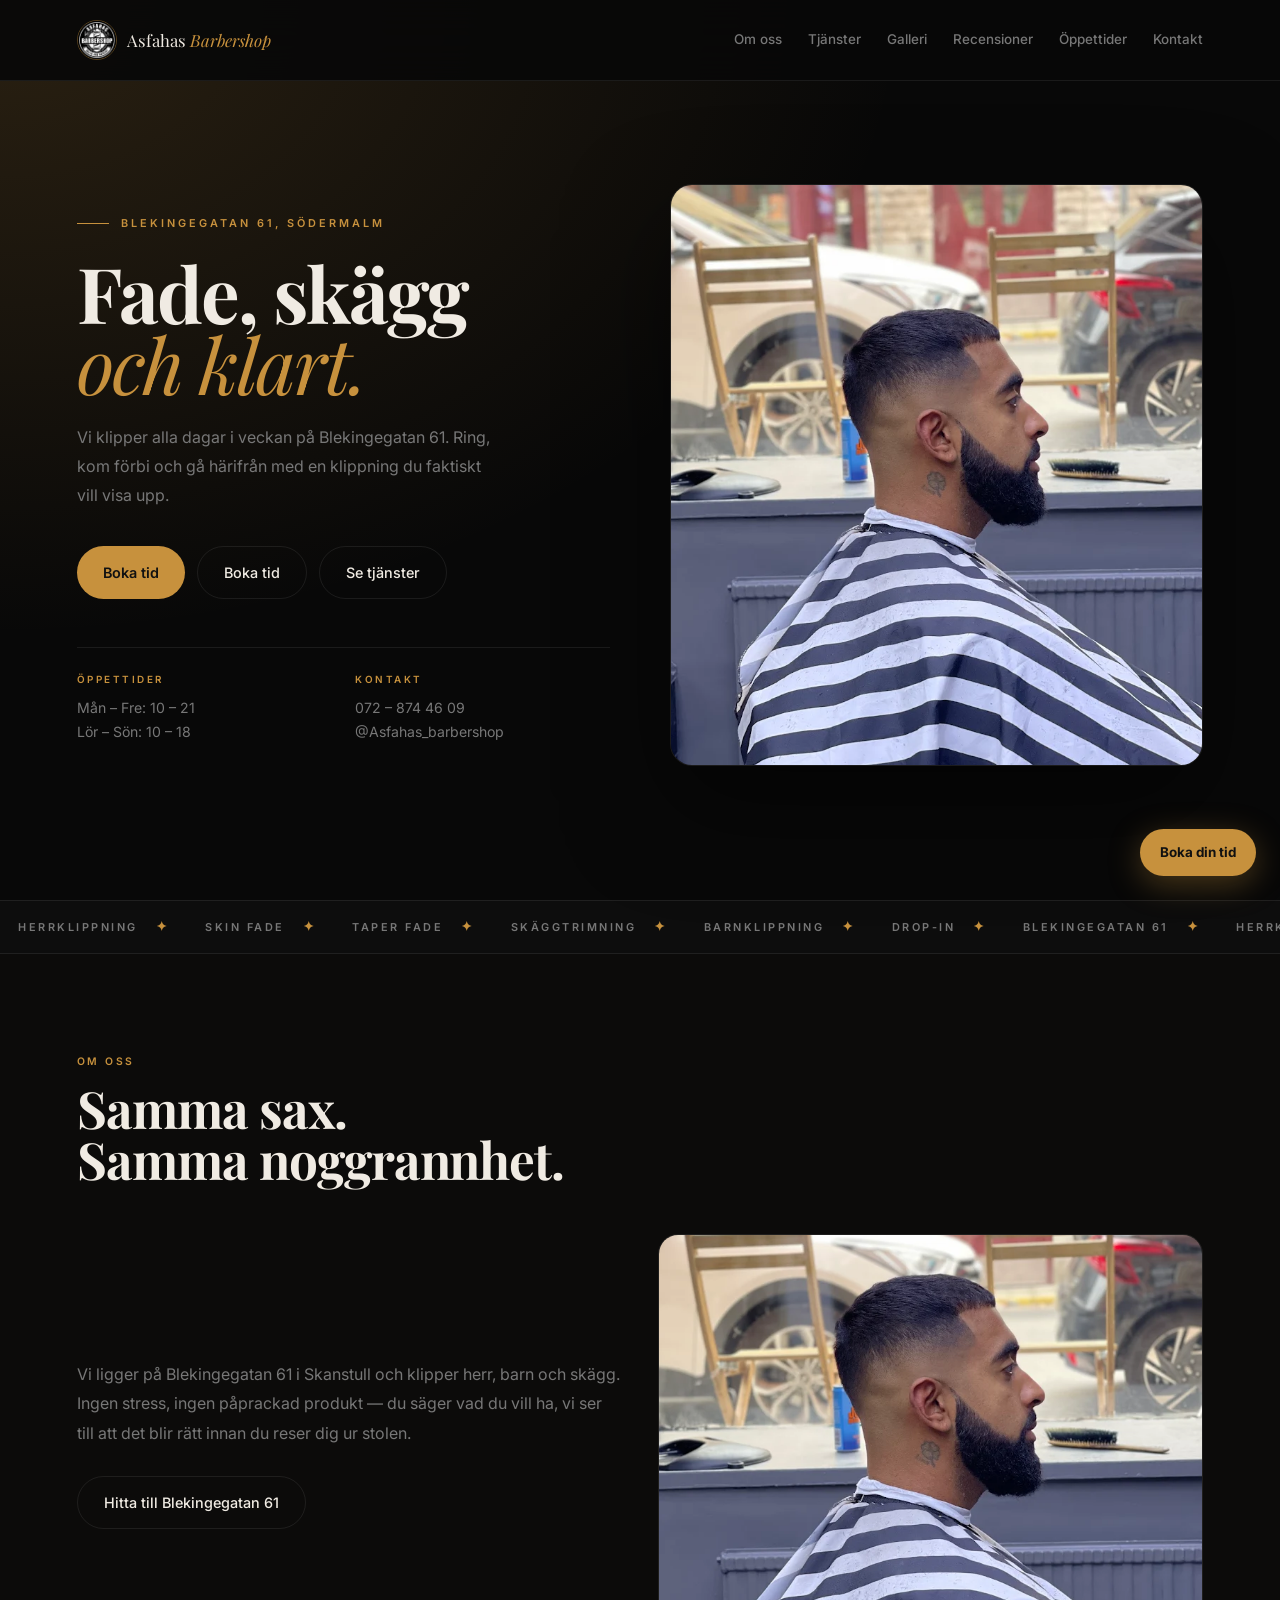
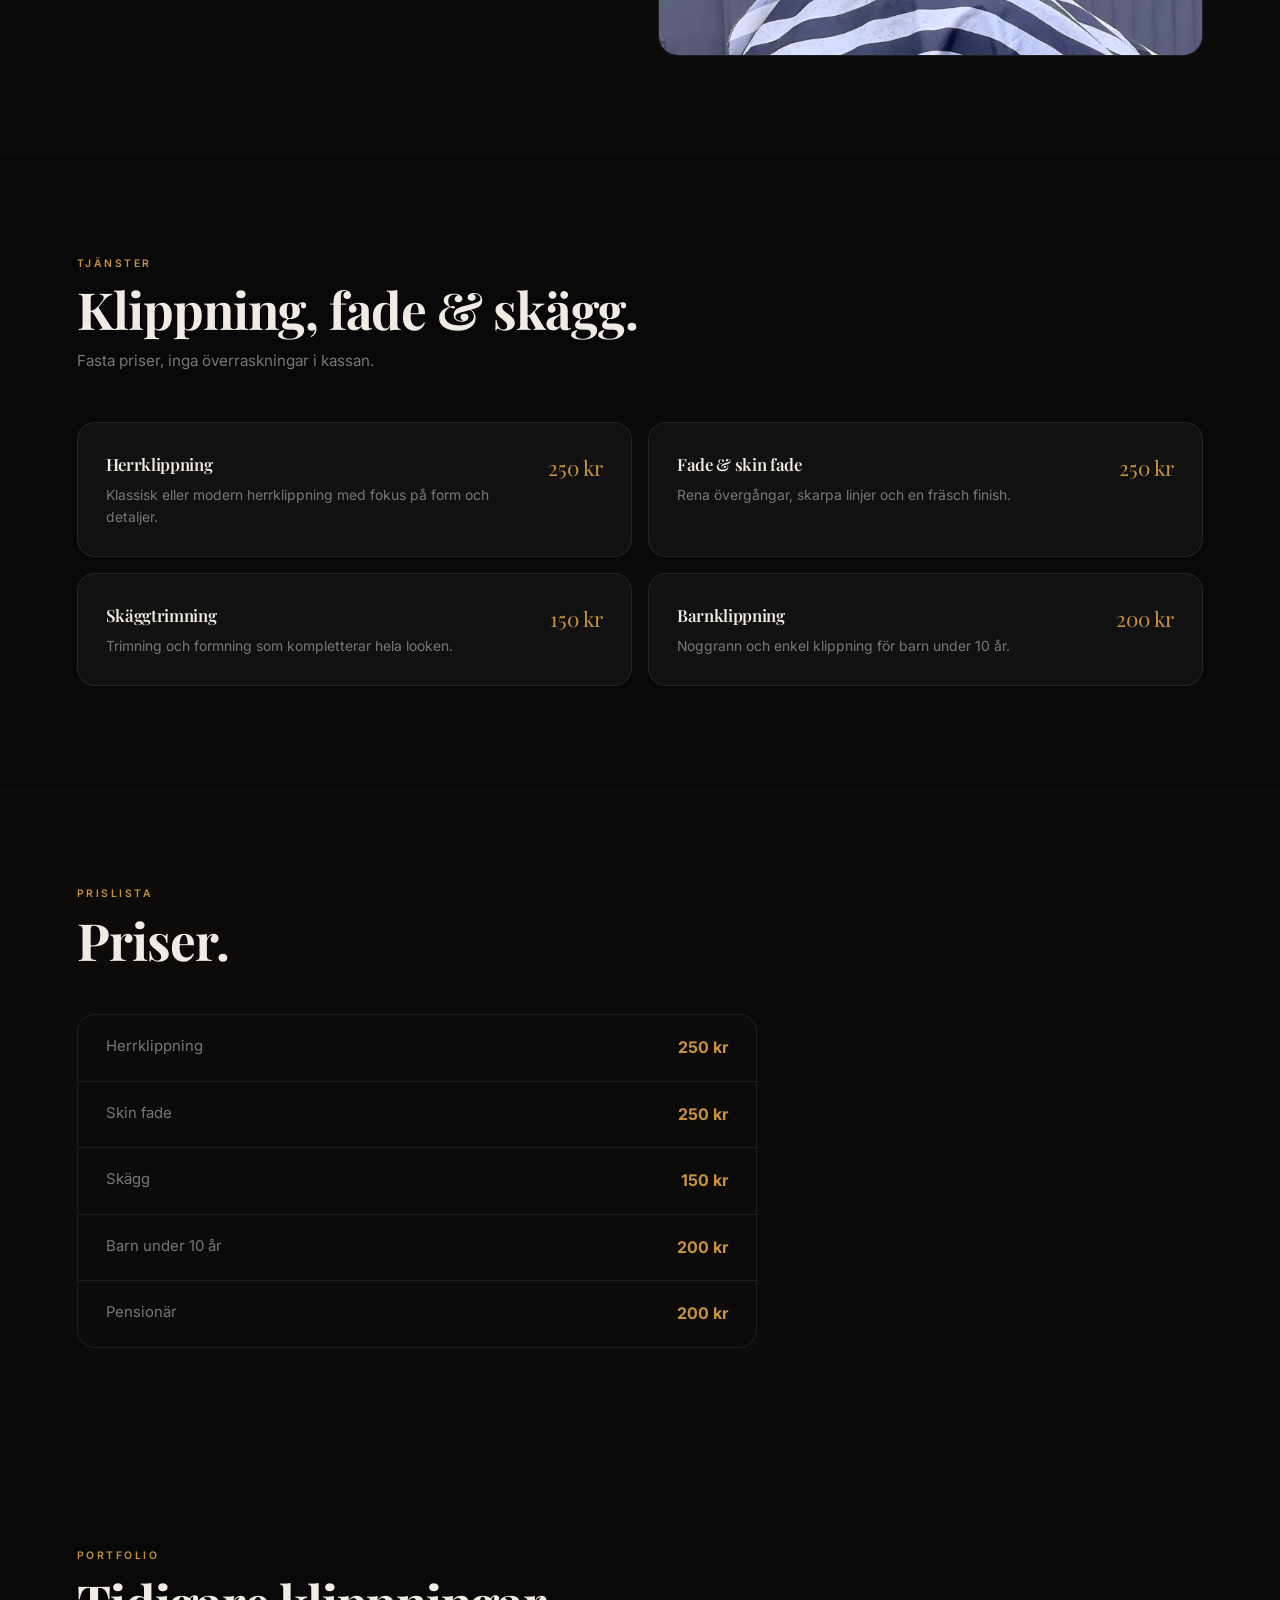
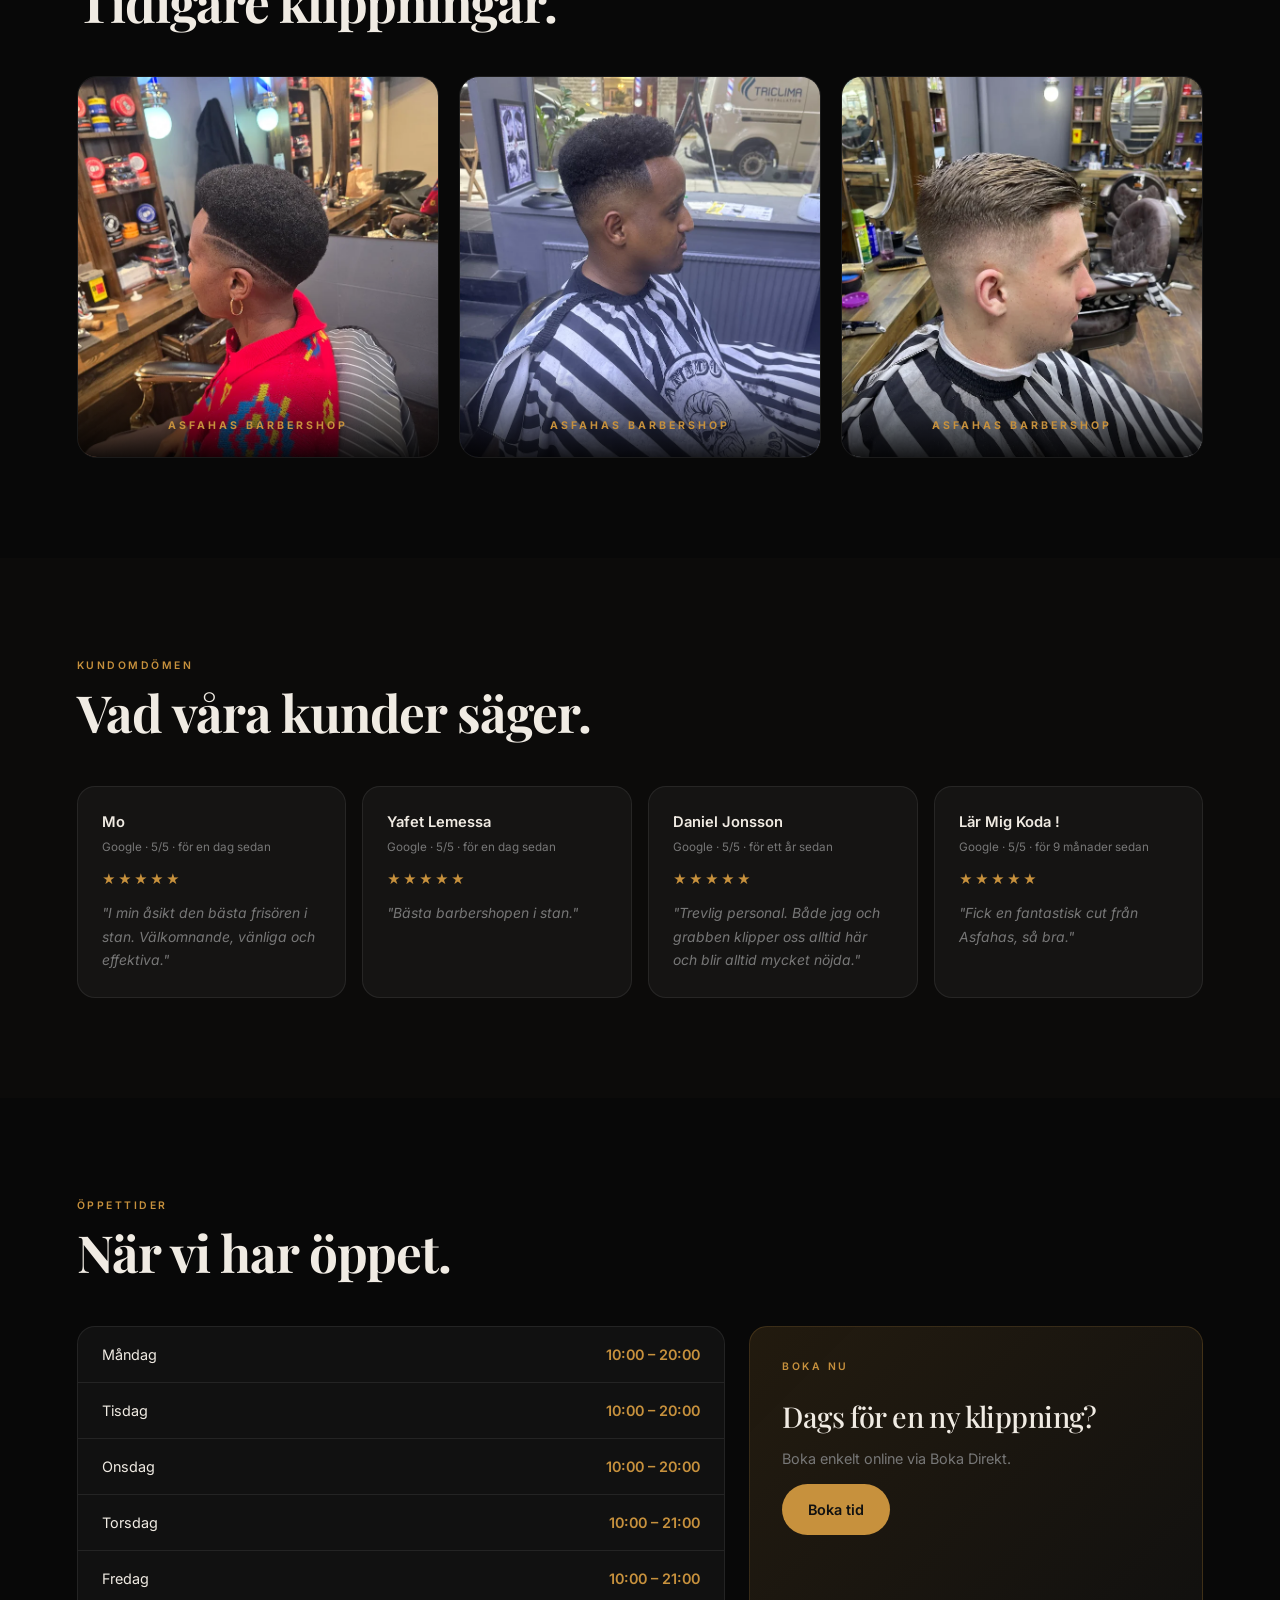
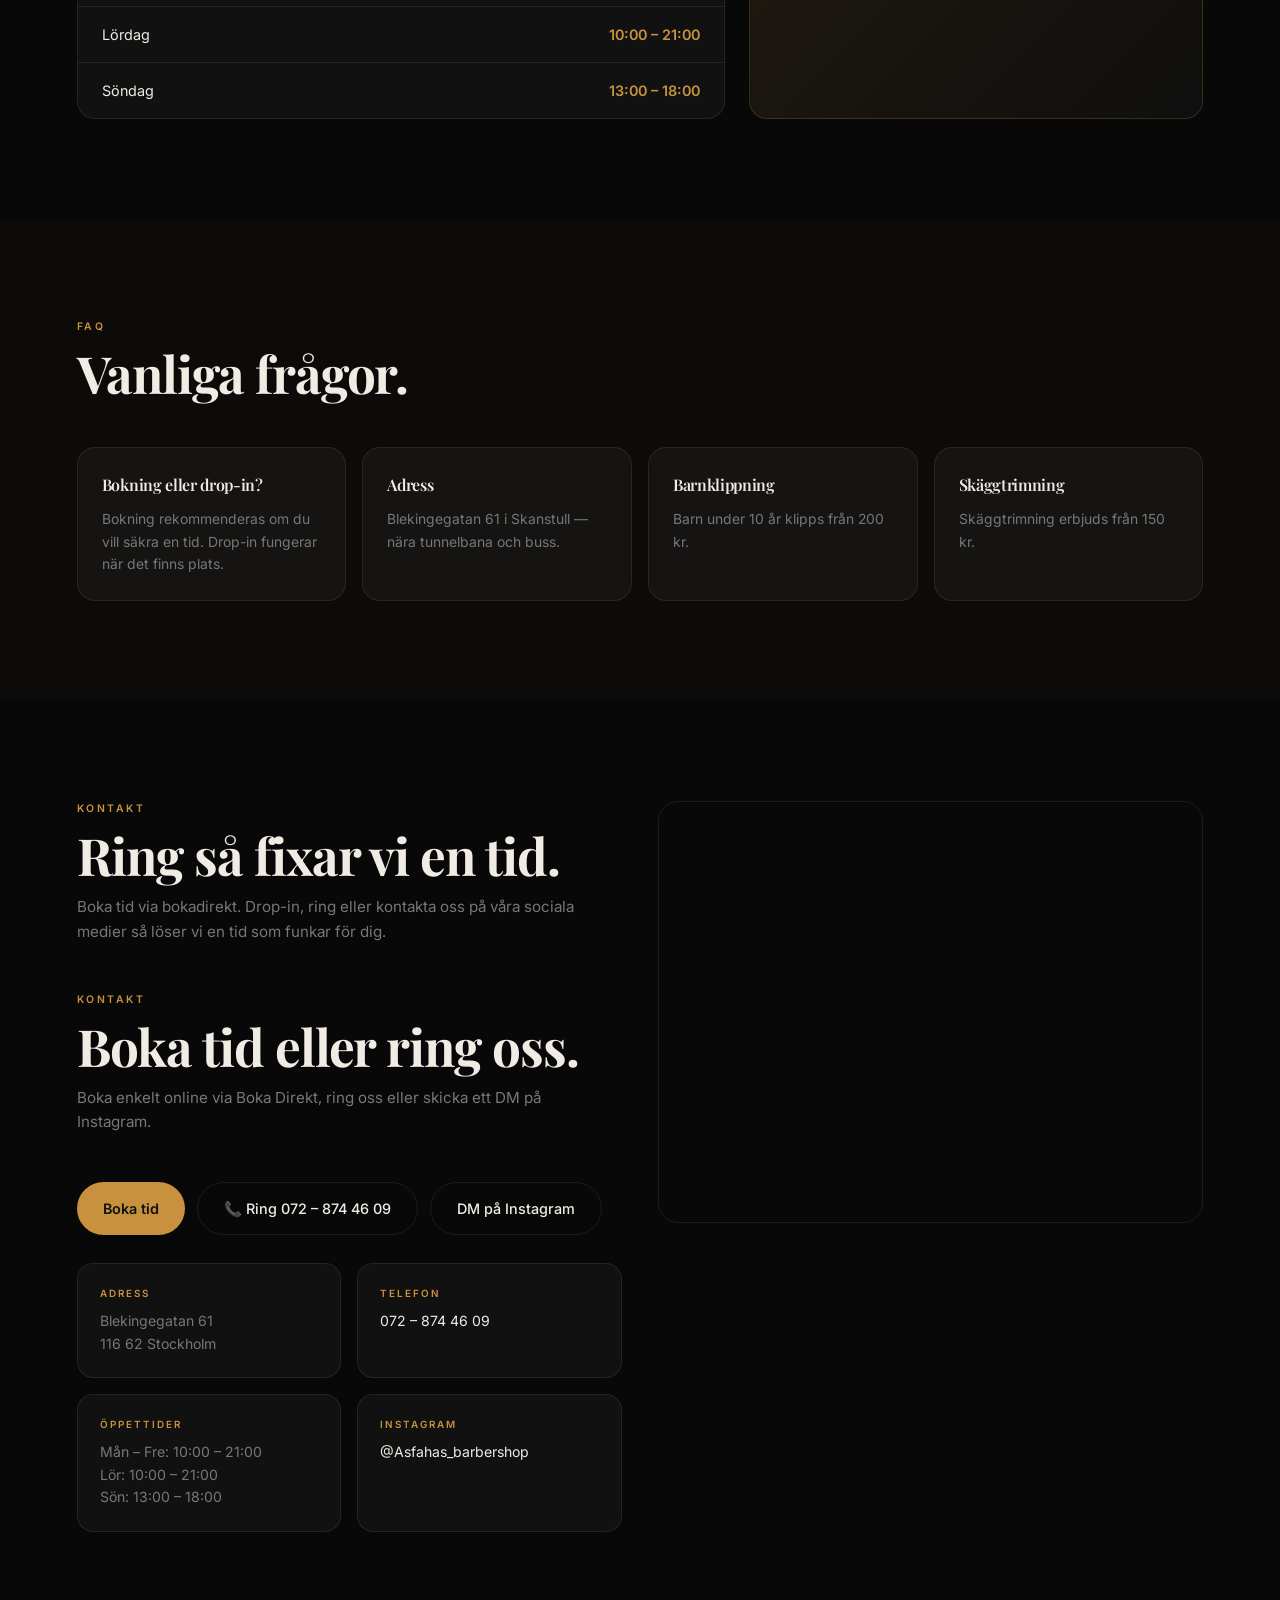
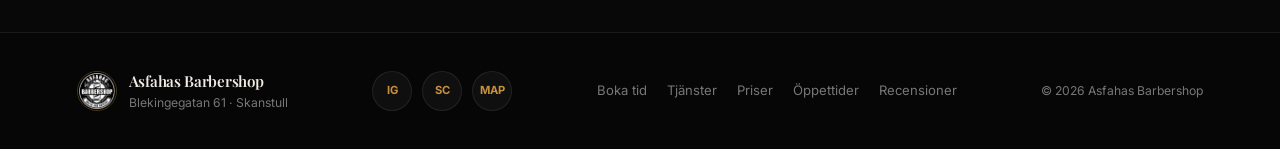
==== commit f9df03a3: "lägg till boka direkt" ====
--- a/index.html
+++ b/index.html
@@ -42,8 +42,9 @@
         <h1>Fade, skägg<br><em>och klart.</em></h1>
         <p class="hero-desc">Vi klipper alla dagar i veckan på Blekingegatan 61. Ring, kom förbi och gå härifrån med en klippning du faktiskt vill visa upp.</p>
         <div class="hero-btns">
-            <a href="tel:0728744609" class="btn-primary">📞 Ring & boka</a>
-            <a href="#tjanster" class="btn-secondary">Se tjänster</a>
+    <a href="https://www.bokadirekt.se/places/asfahas-barbershop-136678" target="_blank" class="btn-primary">Boka tid</a>
+    <a href="tel:0728744609" class="btn-secondary">Boka tid</a>
+    <a href="#tjanster" class="btn-secondary">Se tjänster</a>
         </div>
         <div class="hero-info">
             <div class="hero-info-block">
@@ -208,10 +209,10 @@
             <div class="hour-row"><span>Söndag</span><span>13:00 – 18:00</span></div>
         </div>
         <div class="hours-cta reveal">
-            <div class="section-tag">Boka nu</div>
-            <h3>Dags för en ny klippning?</h3>
-            <p>Ring eller kom förbi — vi tar dig så fort det finns plats.</p>
-            <a href="tel:0728744609" class="btn-primary fit-content">📞 Ring & boka</a>
+    <div class="section-tag">Boka nu</div>
+    <h3>Dags för en ny klippning?</h3>
+    <p>Boka enkelt online via Boka Direkt.</p>
+    <a href="https://www.bokadirekt.se/places/asfahas-barbershop-136678" target="_blank" class="btn-primary fit-content">Boka tid</a>
         </div>
     </div>
 </section>
@@ -247,11 +248,17 @@
             <div class="section-heading reveal">
                 <div class="section-tag">Kontakt</div>
                 <h2>Ring så fixar vi en tid.</h2>
-                <p>Vi tar inte bokningar via Boka Direkt just nu. Ring eller skicka ett DM på Instagram, så löser vi en tid som funkar för dig.</p>
+                <p>Boka tid via bokadirekt. Drop-in, ring eller kontakta oss på våra sociala medier så löser vi en tid som funkar för dig.</p>
+            </div>
+            <div class="section-heading reveal">
+    <div class="section-tag">Kontakt</div>
+    <h2>Boka tid eller ring oss.</h2>
+    <p>Boka enkelt online via Boka Direkt, ring oss eller skicka ett DM på Instagram.</p>
             </div>
             <div class="contact-btns reveal">
-                <a href="tel:0728744609" class="btn-primary">📞 Ring 072 – 874 46 09</a>
-                <a href="https://www.instagram.com/Asfahas_barbershop/" target="_blank" class="btn-secondary">DM på Instagram</a>
+    <a href="https://www.bokadirekt.se/places/asfahas-barbershop-136678" target="_blank" class="btn-primary">Boka tid</a>
+    <a href="tel:0728744609" class="btn-secondary">📞 Ring 072 – 874 46 09</a>
+    <a href="https://www.instagram.com/Asfahas_barbershop/" target="_blank" class="btn-secondary">DM på Instagram</a>
             </div>
             <div class="contact-info">
                 <div class="contact-block reveal">
@@ -296,16 +303,17 @@
         <a href="https://www.google.com/maps/search/?api=1&query=Blekingegatan%2061%2C%20116%2062%20Stockholm" target="_blank">MAP</a>
     </div>
     <div class="footer-links">
-        <a href="#tjanster">Tjänster</a>
-        <a href="#priser">Priser</a>
-        <a href="#oppettider">Öppettider</a>
-        <a href="#recensioner">Recensioner</a>
+    <a href="https://www.bokadirekt.se/places/asfahas-barbershop-136678" target="_blank">Boka tid</a>
+    <a href="#tjanster">Tjänster</a>
+    <a href="#priser">Priser</a>
+    <a href="#oppettider">Öppettider</a>
+    <a href="#recensioner">Recensioner</a>
     </div>
     <p class="footer-copy">© 2026 Asfahas Barbershop</p>
 </footer>
 
 <div class="sticky-cta">
-    <a href="tel:0728744609">📞 Ring & boka nu</a>
+    <a href="tel:0728744609">Boka din tid</a>
 </div>
 
 <script src="script.js"></script>
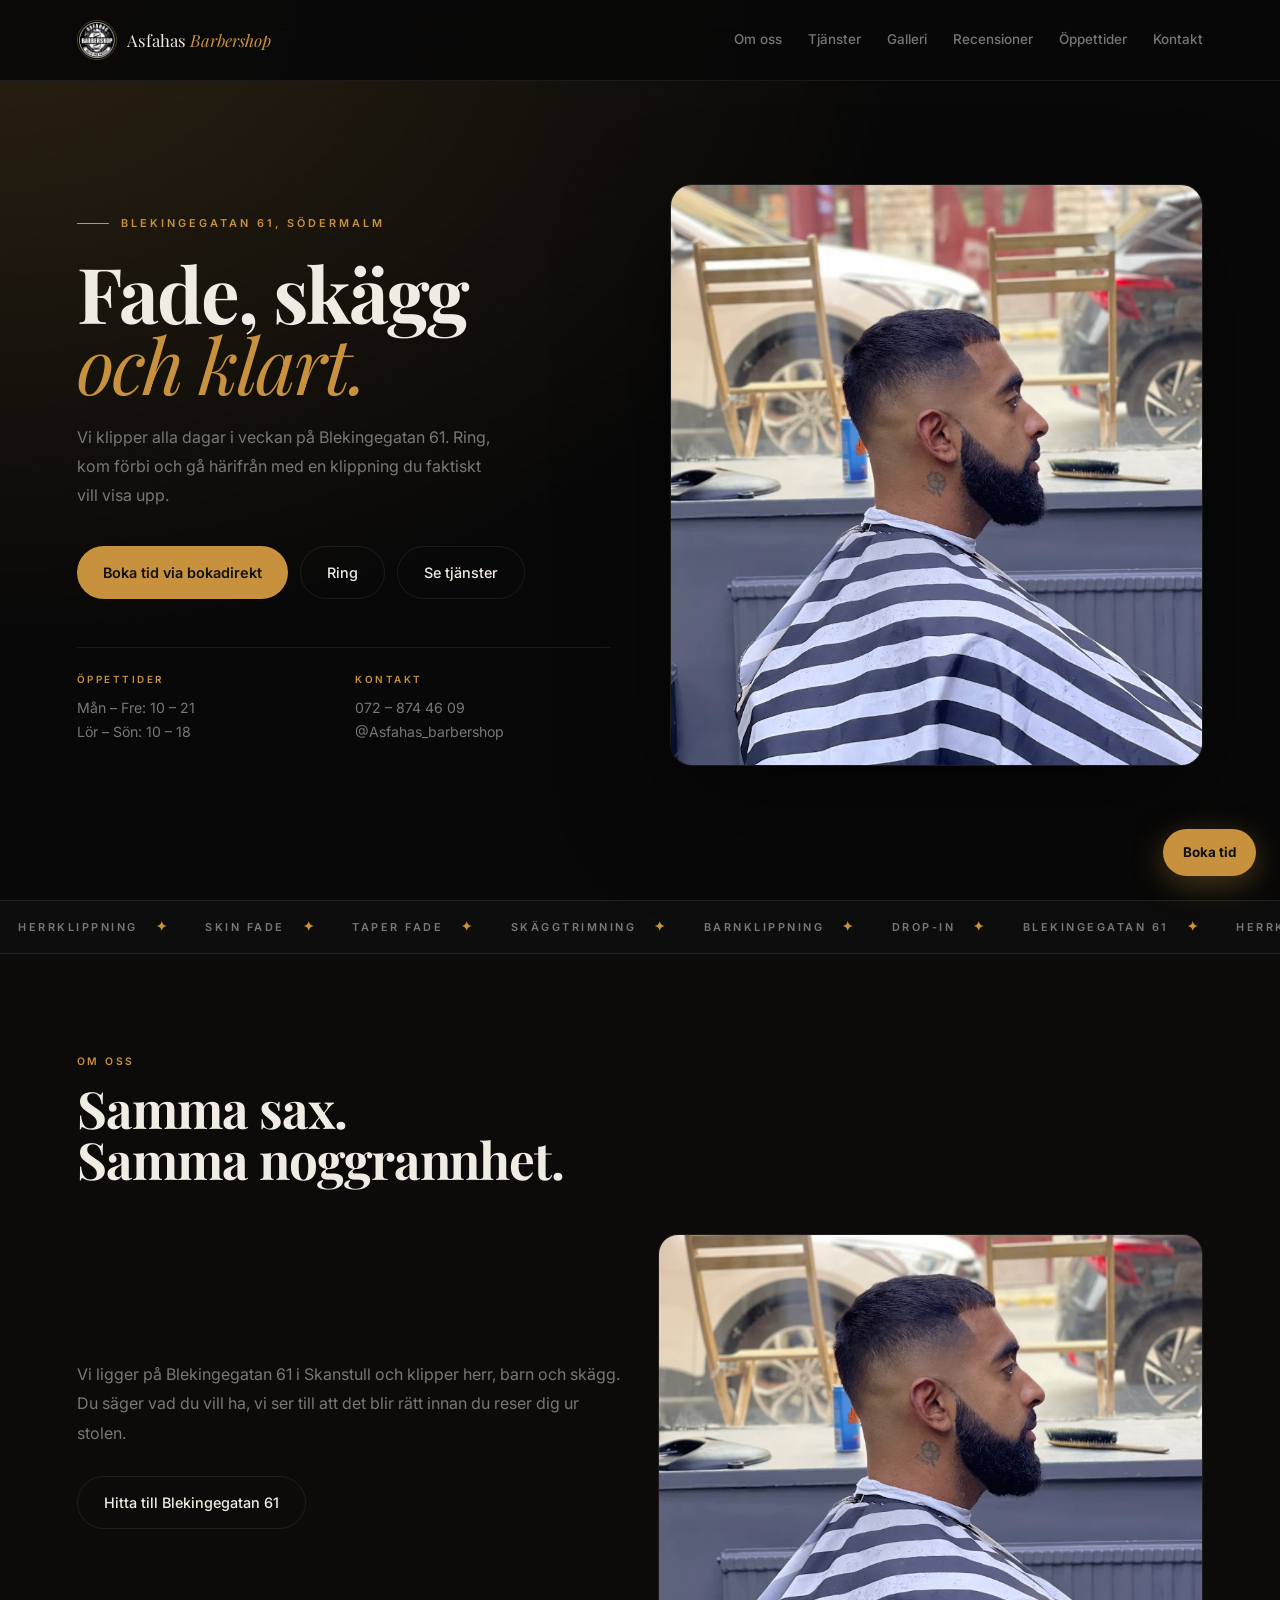
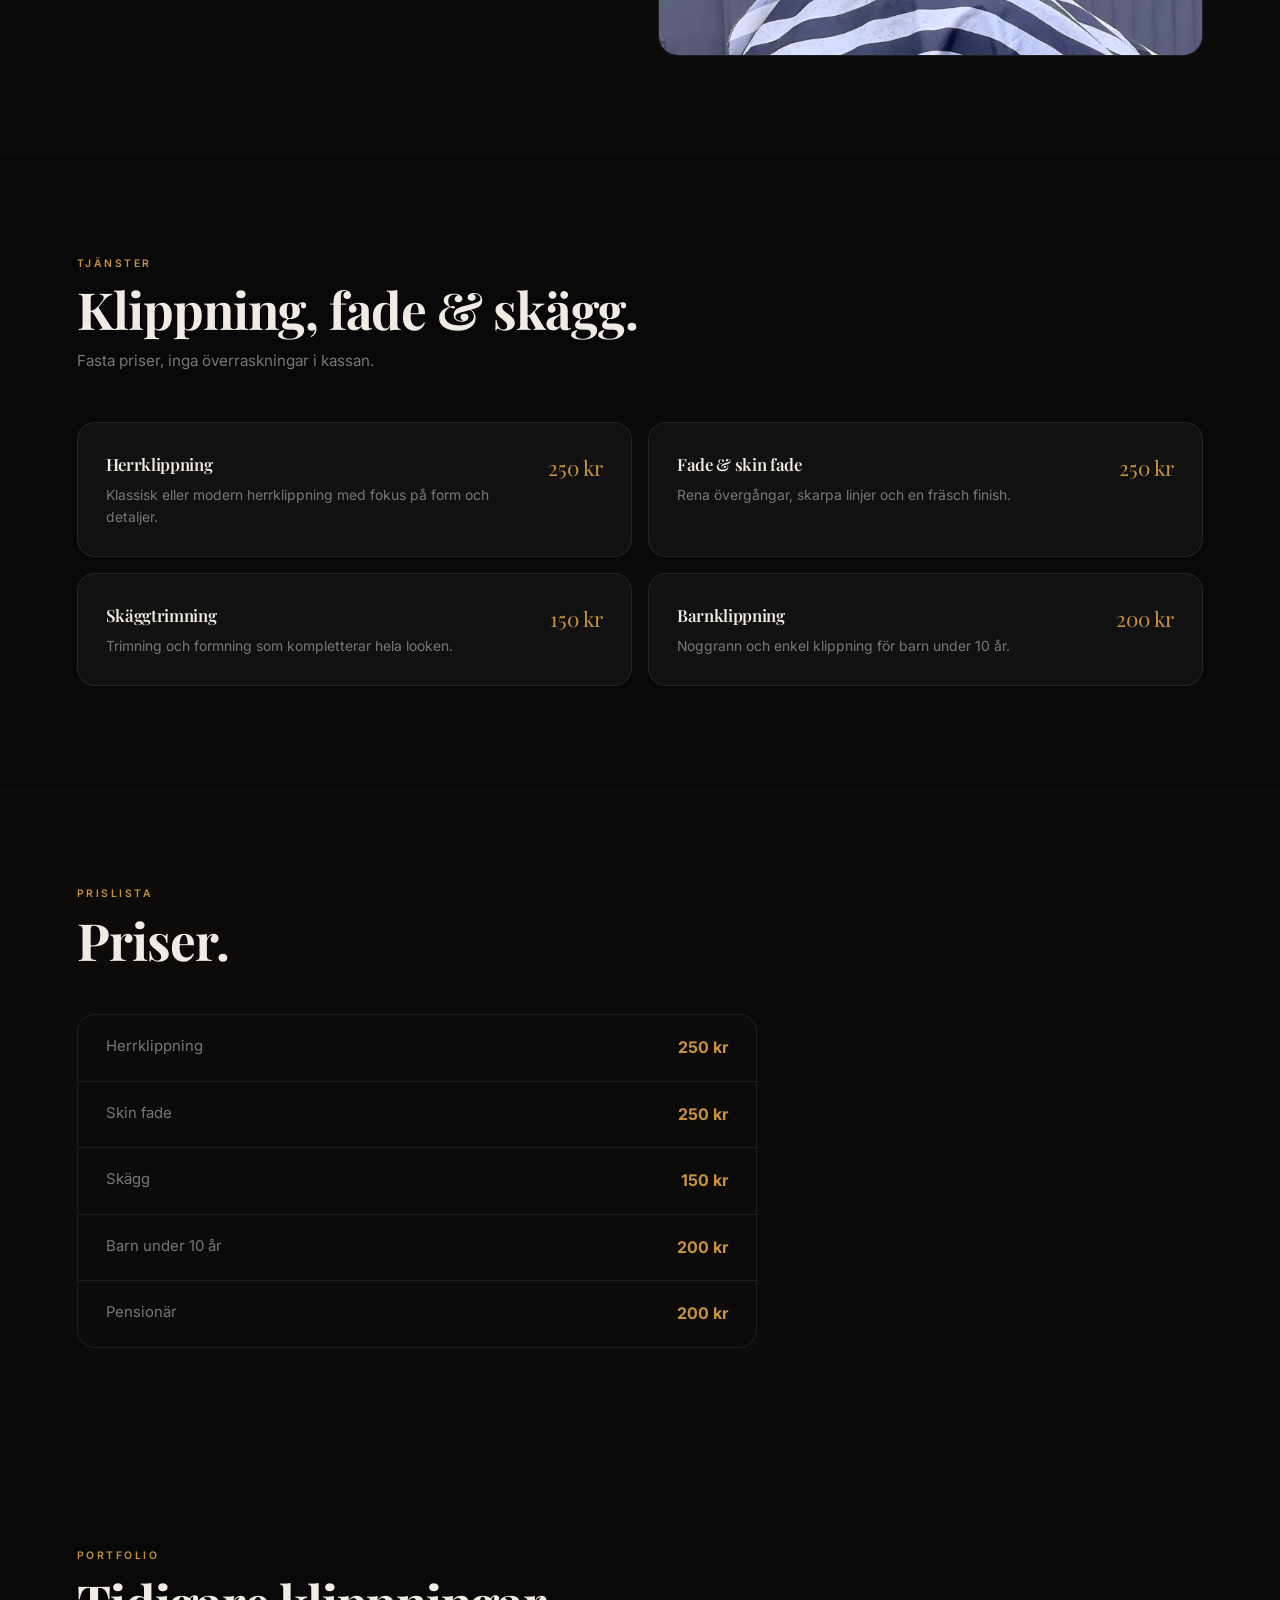
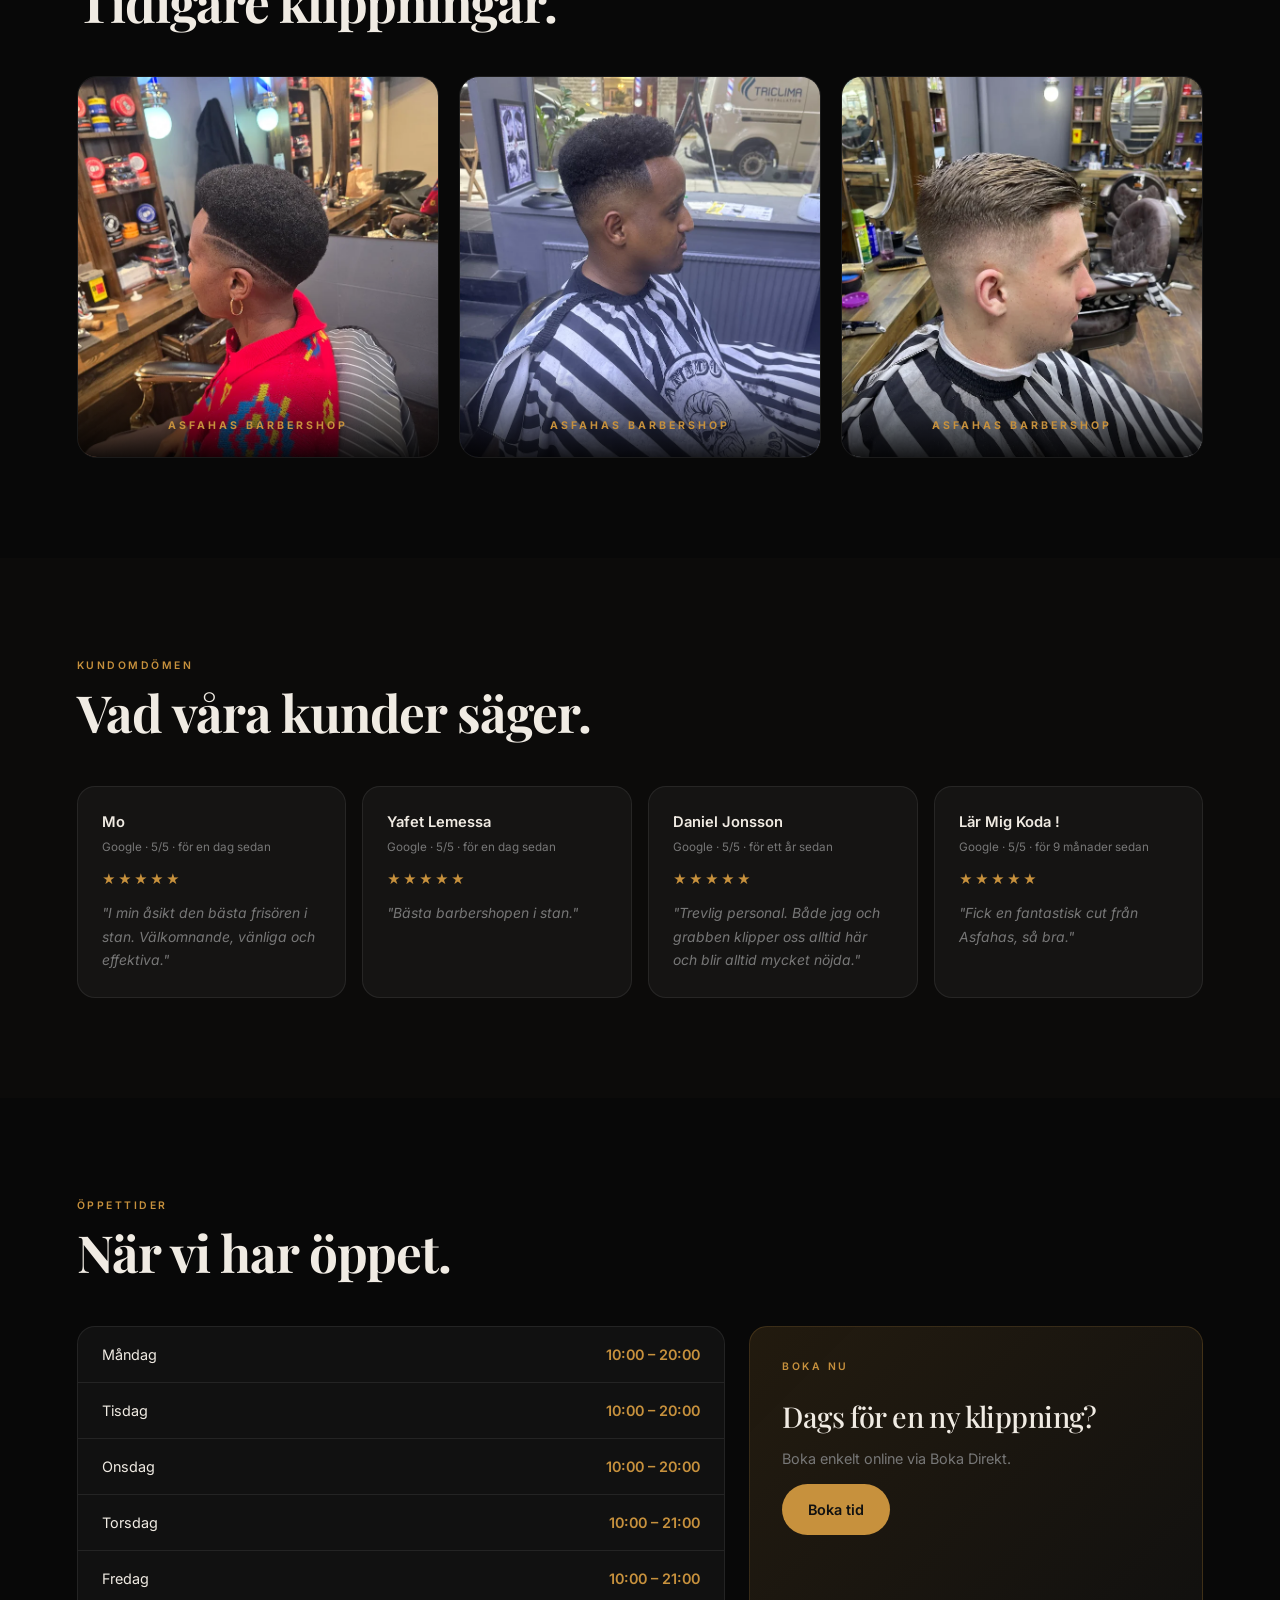
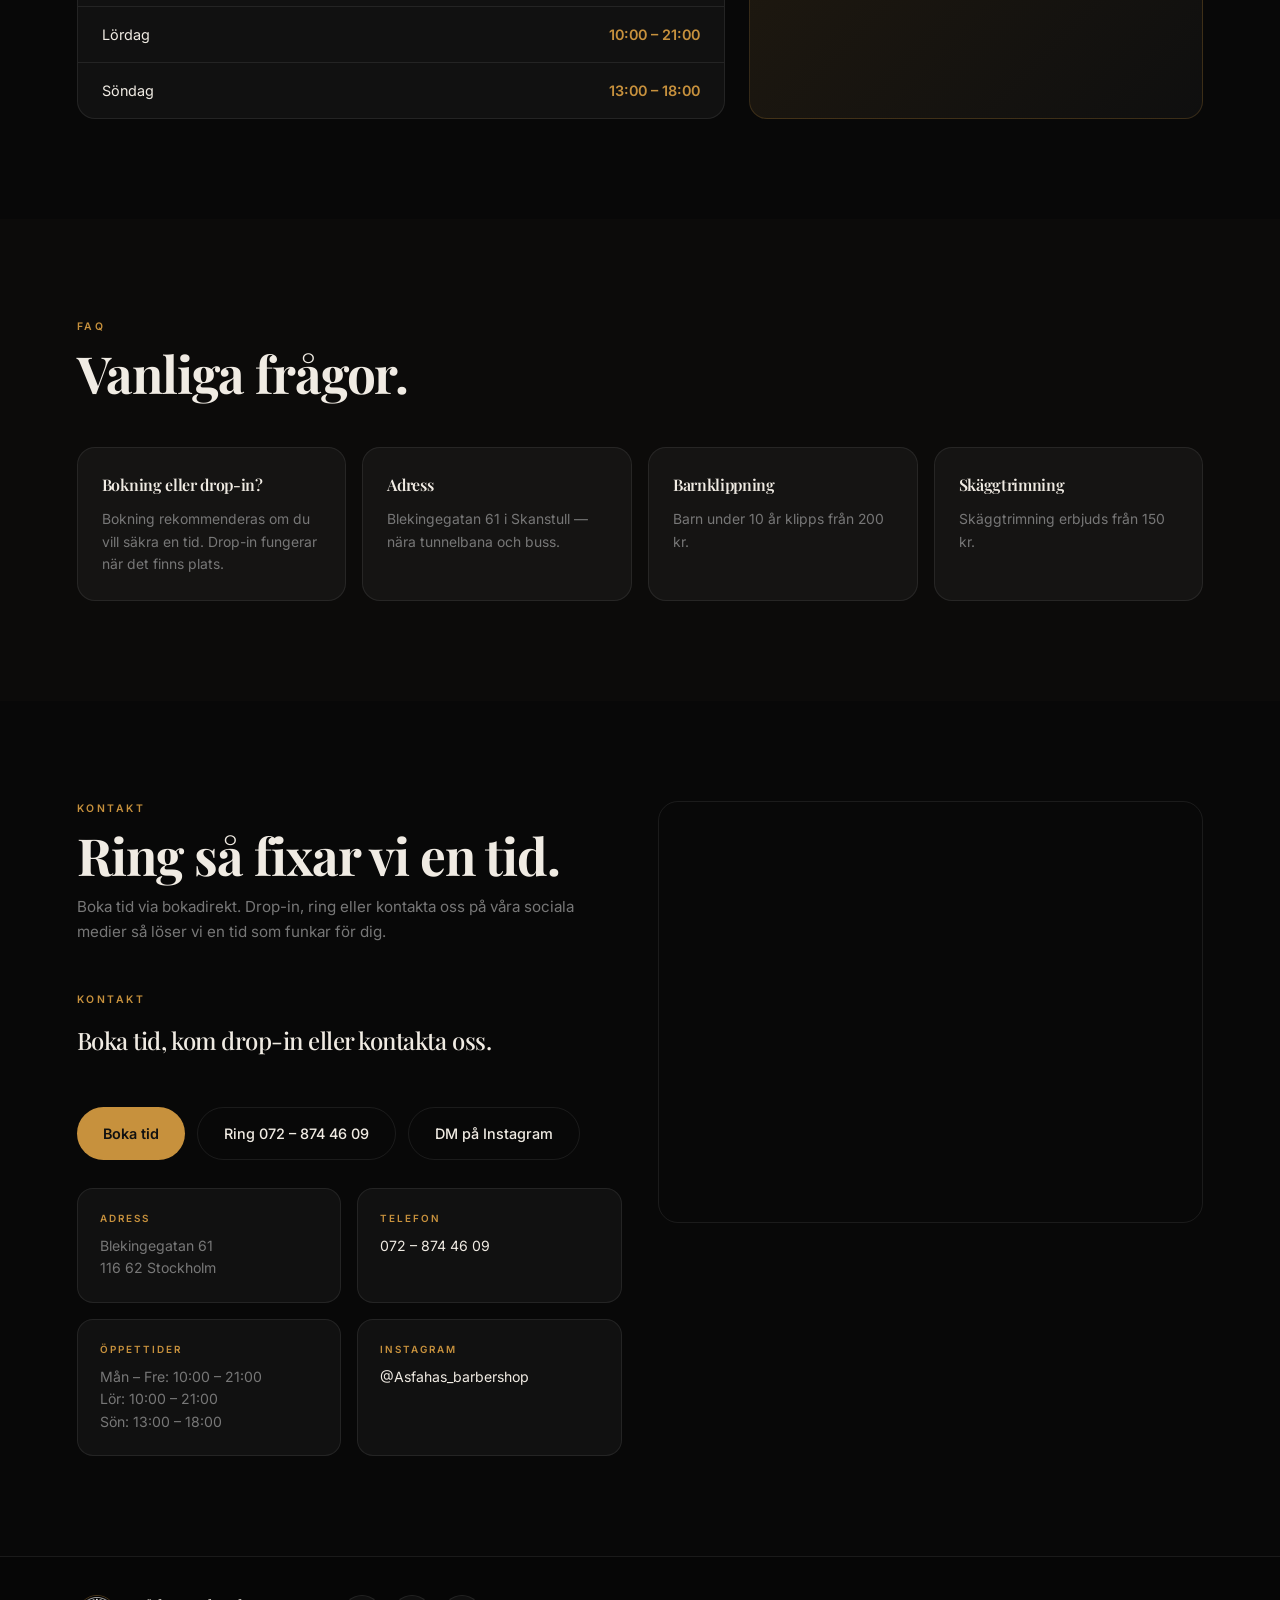
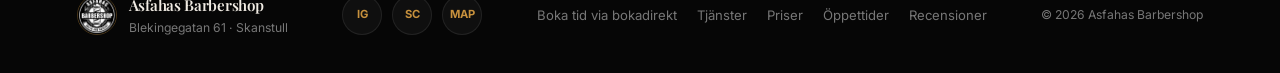
==== commit a99bd95d: "lägg till boka direkt" ====
--- a/index.html
+++ b/index.html
@@ -42,8 +42,8 @@
         <h1>Fade, skägg<br><em>och klart.</em></h1>
         <p class="hero-desc">Vi klipper alla dagar i veckan på Blekingegatan 61. Ring, kom förbi och gå härifrån med en klippning du faktiskt vill visa upp.</p>
         <div class="hero-btns">
-    <a href="https://www.bokadirekt.se/places/asfahas-barbershop-136678" target="_blank" class="btn-primary">Boka tid</a>
-    <a href="tel:0728744609" class="btn-secondary">Boka tid</a>
+    <a href="https://www.bokadirekt.se/places/asfahas-barbershop-136678" target="_blank" class="btn-primary">Boka tid via bokadirekt</a>
+    <a href="tel:0728744609" class="btn-secondary">Ring</a>
     <a href="#tjanster" class="btn-secondary">Se tjänster</a>
         </div>
         <div class="hero-info">
@@ -90,7 +90,7 @@
     </div>
     <div class="about-grid">
         <div class="about-text reveal">
-            <p>Vi ligger på Blekingegatan 61 i Skanstull och klipper herr, barn och skägg. Ingen stress, ingen påprackad produkt — du säger vad du vill ha, vi ser till att det blir rätt innan du reser dig ur stolen.</p>
+            <p>Vi ligger på Blekingegatan 61 i Skanstull och klipper herr, barn och skägg. Du säger vad du vill ha, vi ser till att det blir rätt innan du reser dig ur stolen.</p>
             <a href="https://www.google.com/maps/search/?api=1&query=Blekingegatan%2061%2C%20116%2062%20Stockholm" target="_blank" class="btn-secondary fit-content">Hitta till Blekingegatan 61</a>
         </div>
         <div class="about-img reveal">
@@ -252,12 +252,11 @@
             </div>
             <div class="section-heading reveal">
     <div class="section-tag">Kontakt</div>
-    <h2>Boka tid eller ring oss.</h2>
-    <p>Boka enkelt online via Boka Direkt, ring oss eller skicka ett DM på Instagram.</p>
+    <h1>Boka tid, kom drop-in eller kontakta oss.</h1>
             </div>
             <div class="contact-btns reveal">
     <a href="https://www.bokadirekt.se/places/asfahas-barbershop-136678" target="_blank" class="btn-primary">Boka tid</a>
-    <a href="tel:0728744609" class="btn-secondary">📞 Ring 072 – 874 46 09</a>
+    <a href="tel:0728744609" class="btn-secondary"> Ring 072 – 874 46 09</a>
     <a href="https://www.instagram.com/Asfahas_barbershop/" target="_blank" class="btn-secondary">DM på Instagram</a>
             </div>
             <div class="contact-info">
@@ -303,7 +302,7 @@
         <a href="https://www.google.com/maps/search/?api=1&query=Blekingegatan%2061%2C%20116%2062%20Stockholm" target="_blank">MAP</a>
     </div>
     <div class="footer-links">
-    <a href="https://www.bokadirekt.se/places/asfahas-barbershop-136678" target="_blank">Boka tid</a>
+    <a href="https://www.bokadirekt.se/places/asfahas-barbershop-136678" target="_blank">Boka tid via bokadirekt</a>
     <a href="#tjanster">Tjänster</a>
     <a href="#priser">Priser</a>
     <a href="#oppettider">Öppettider</a>
@@ -313,7 +312,7 @@
 </footer>
 
 <div class="sticky-cta">
-    <a href="tel:0728744609">Boka din tid</a>
+    <a href="tel:0728744609">Boka tid</a>
 </div>
 
 <script src="script.js"></script>
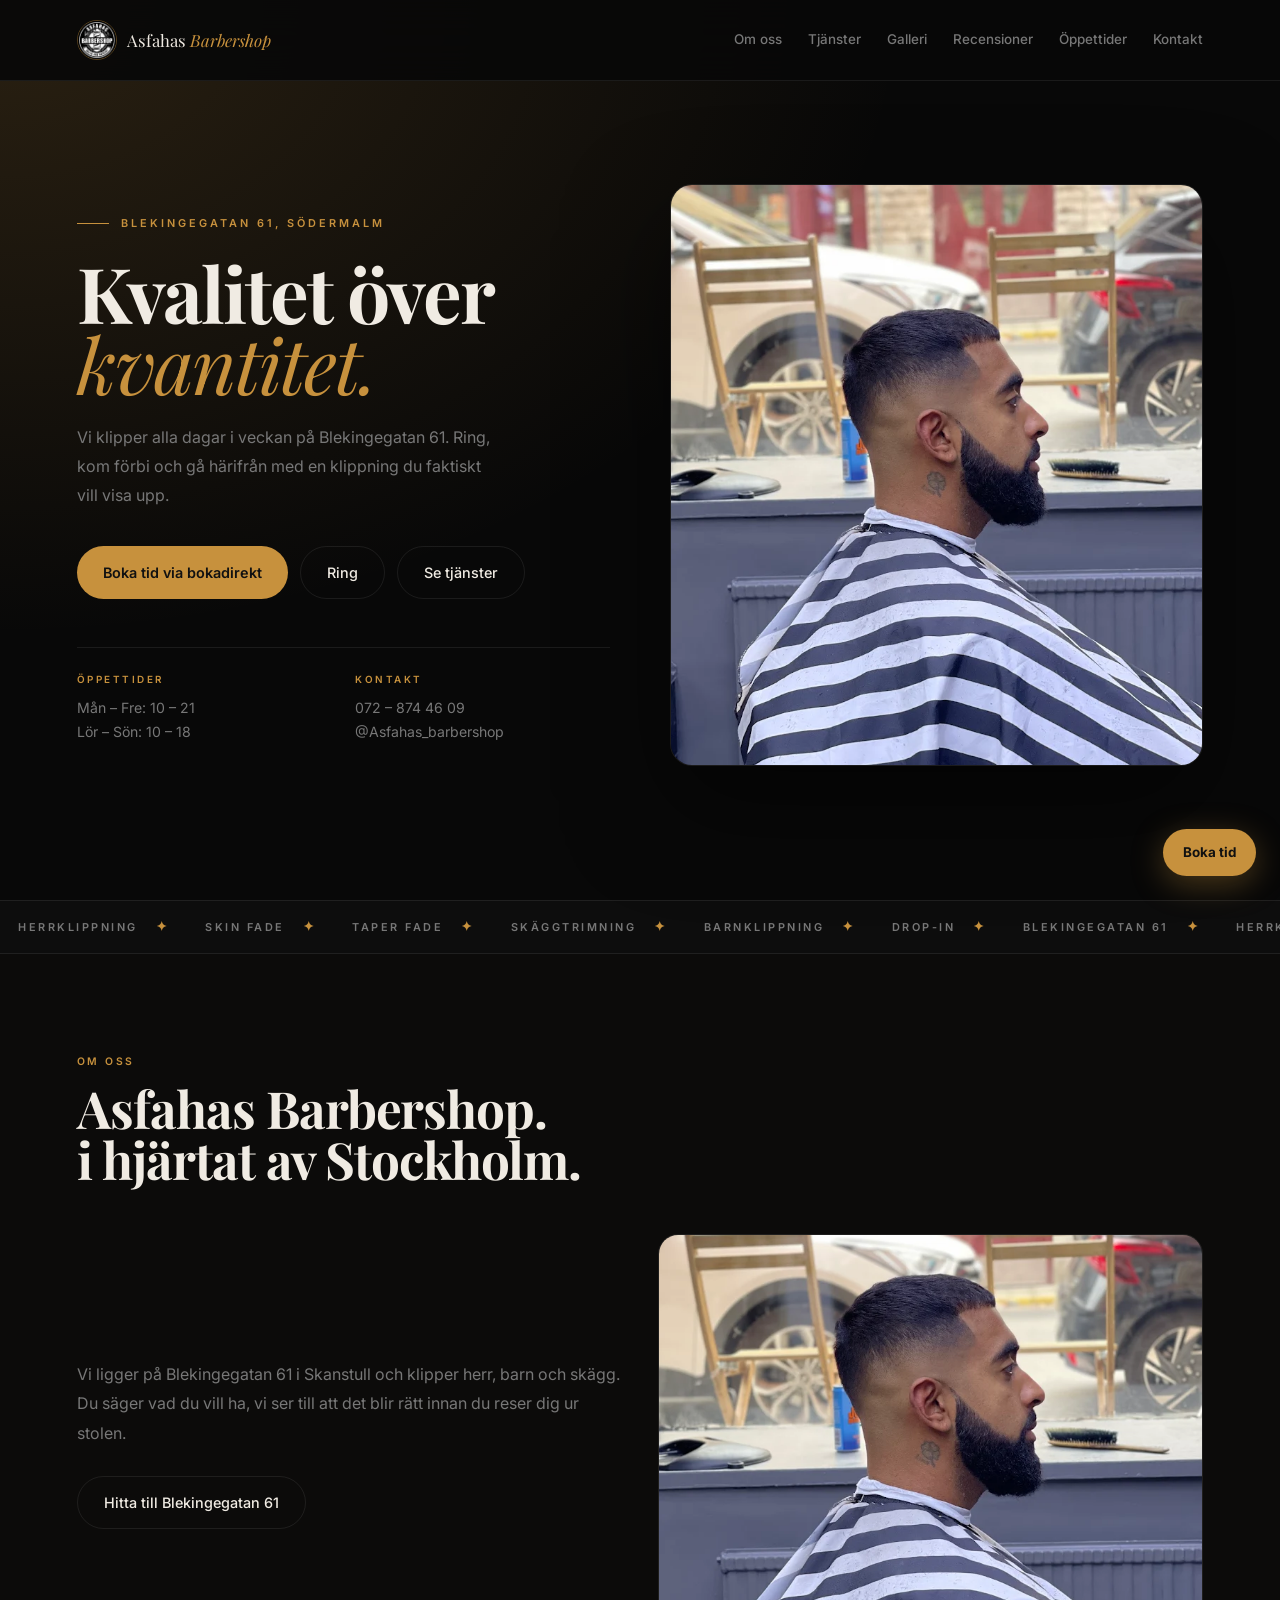
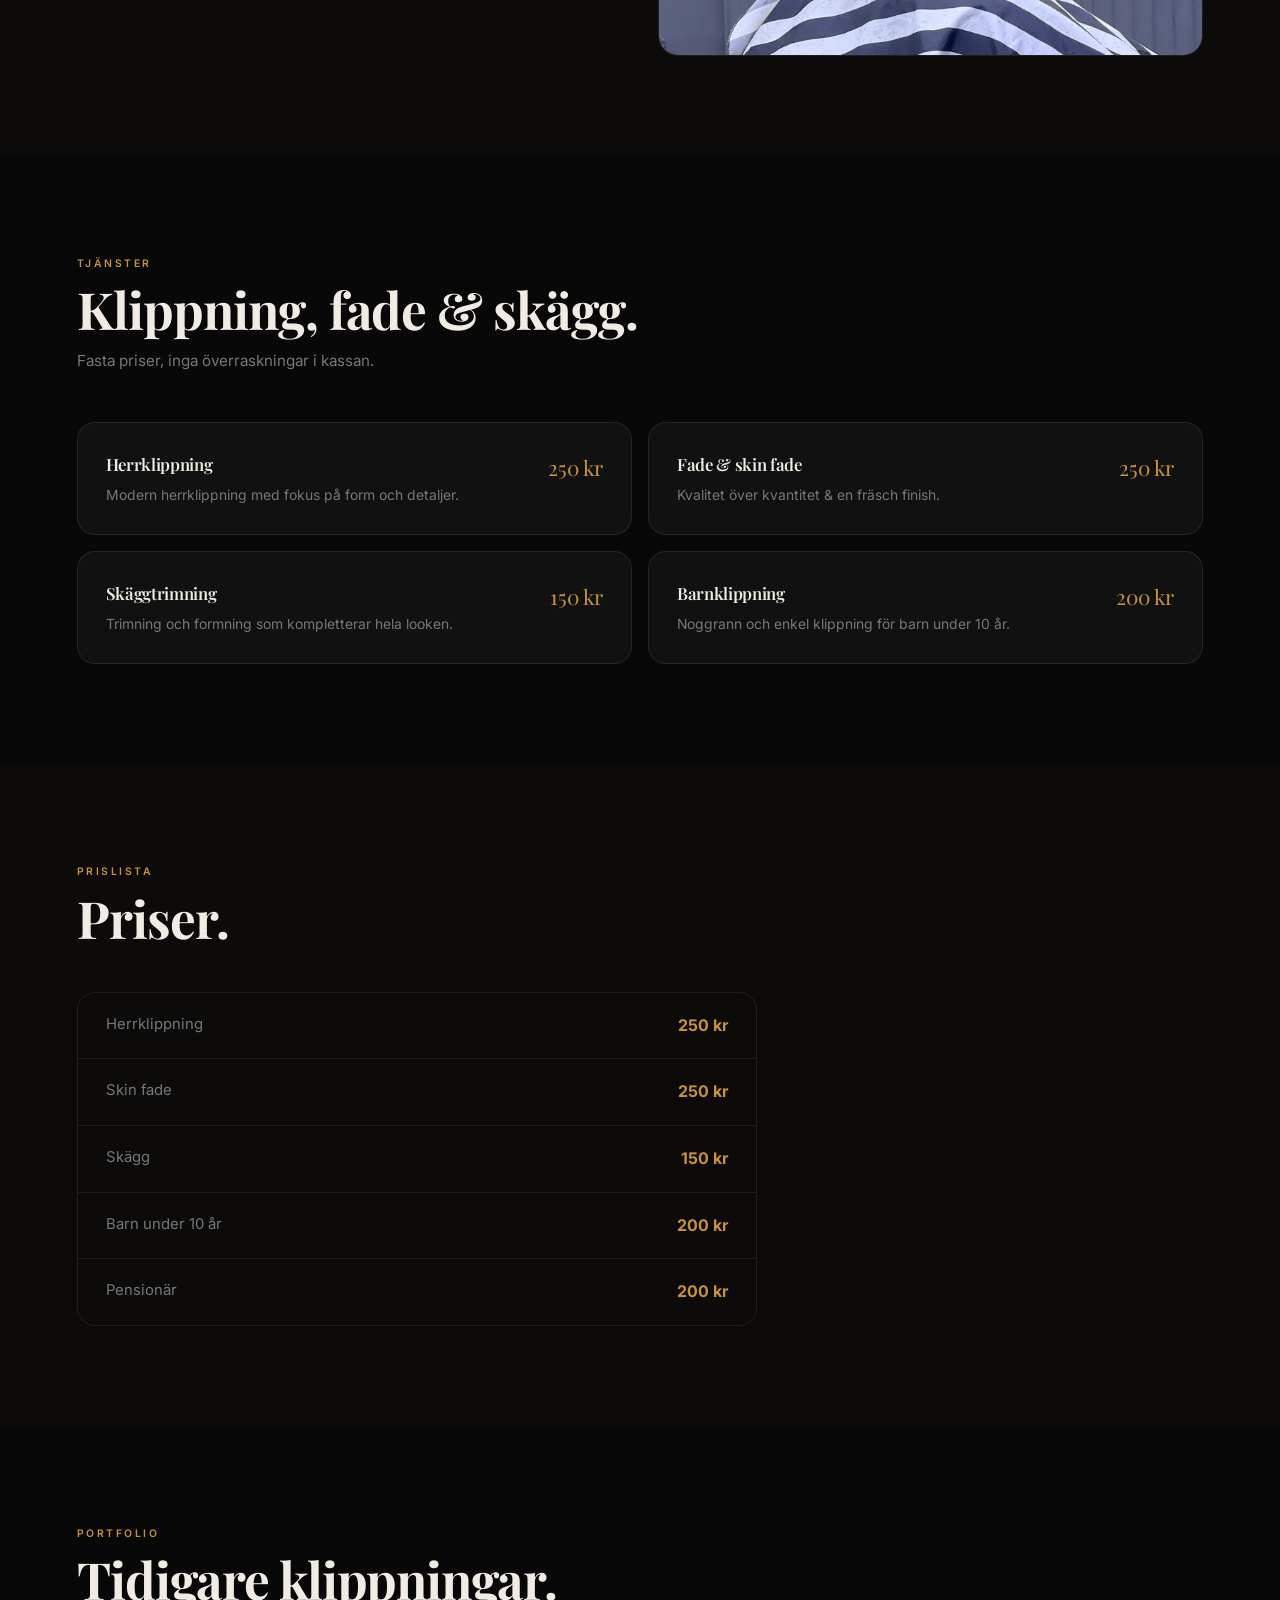
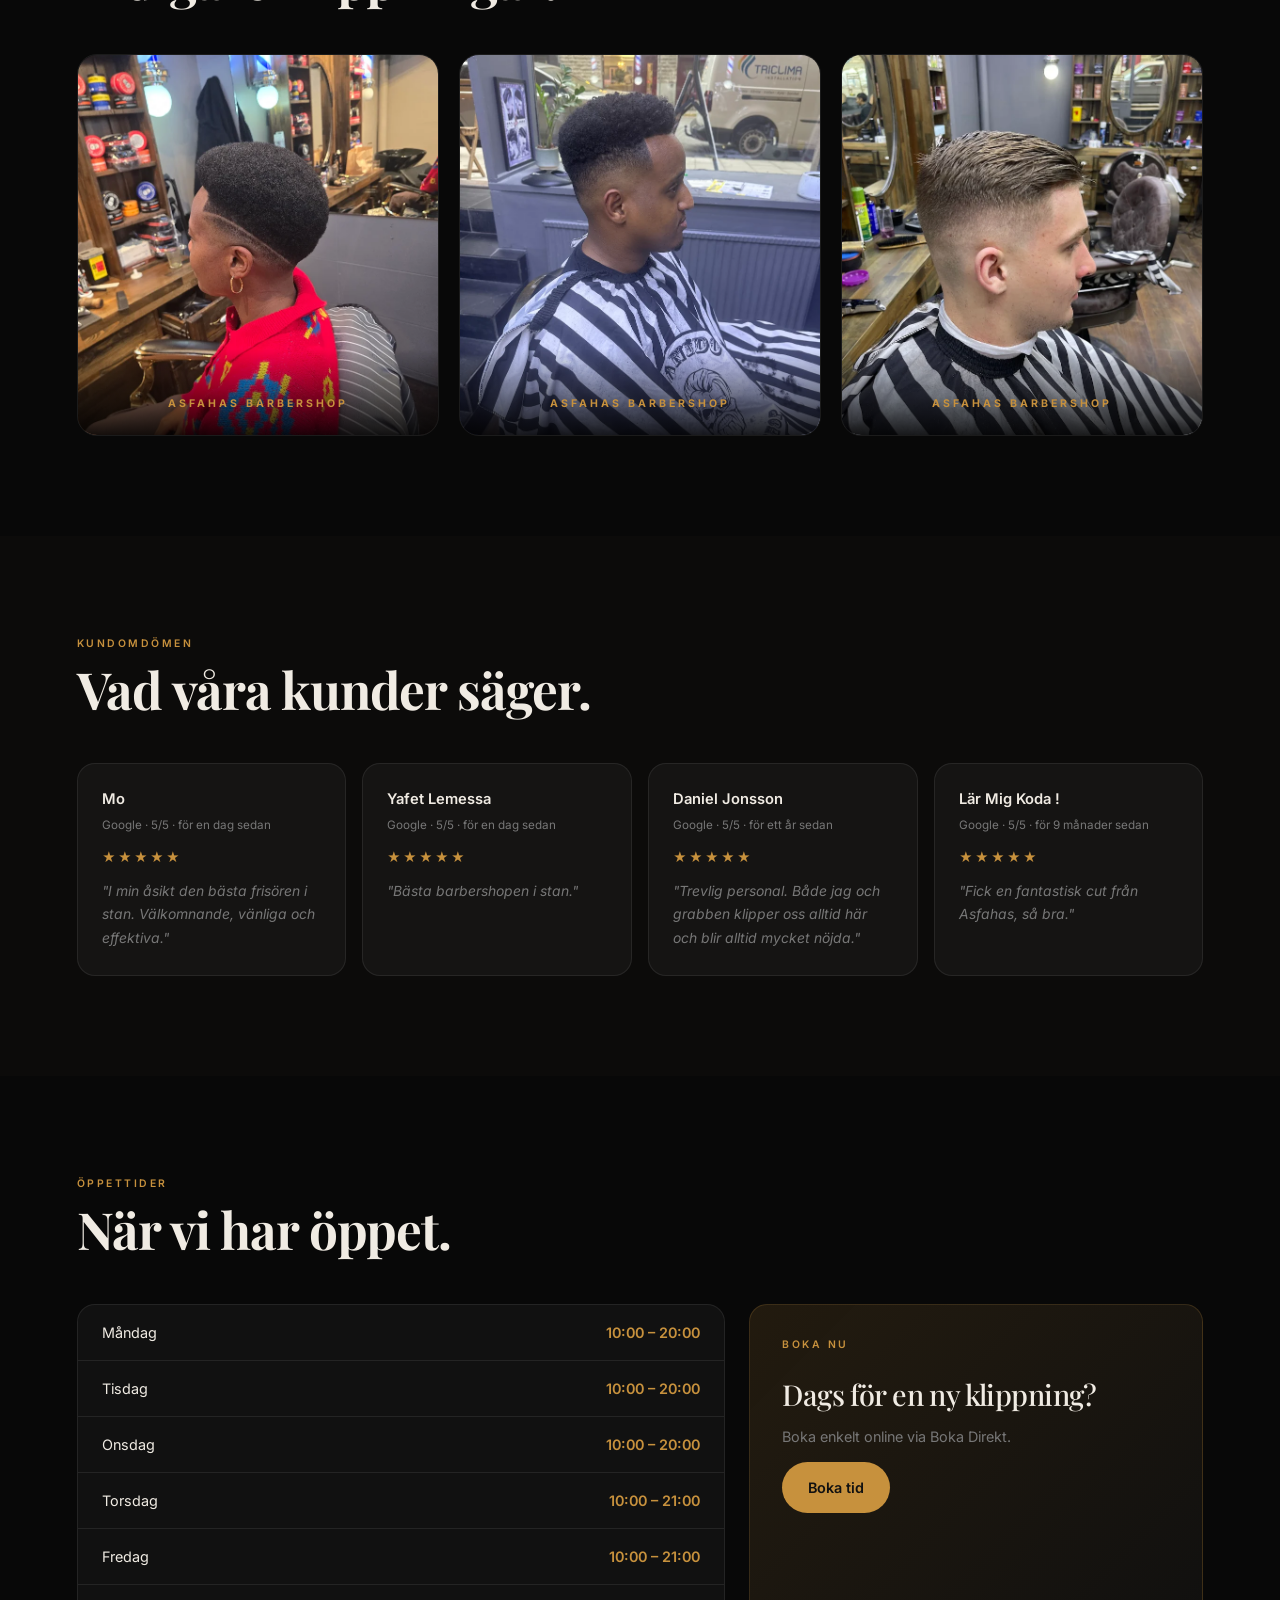
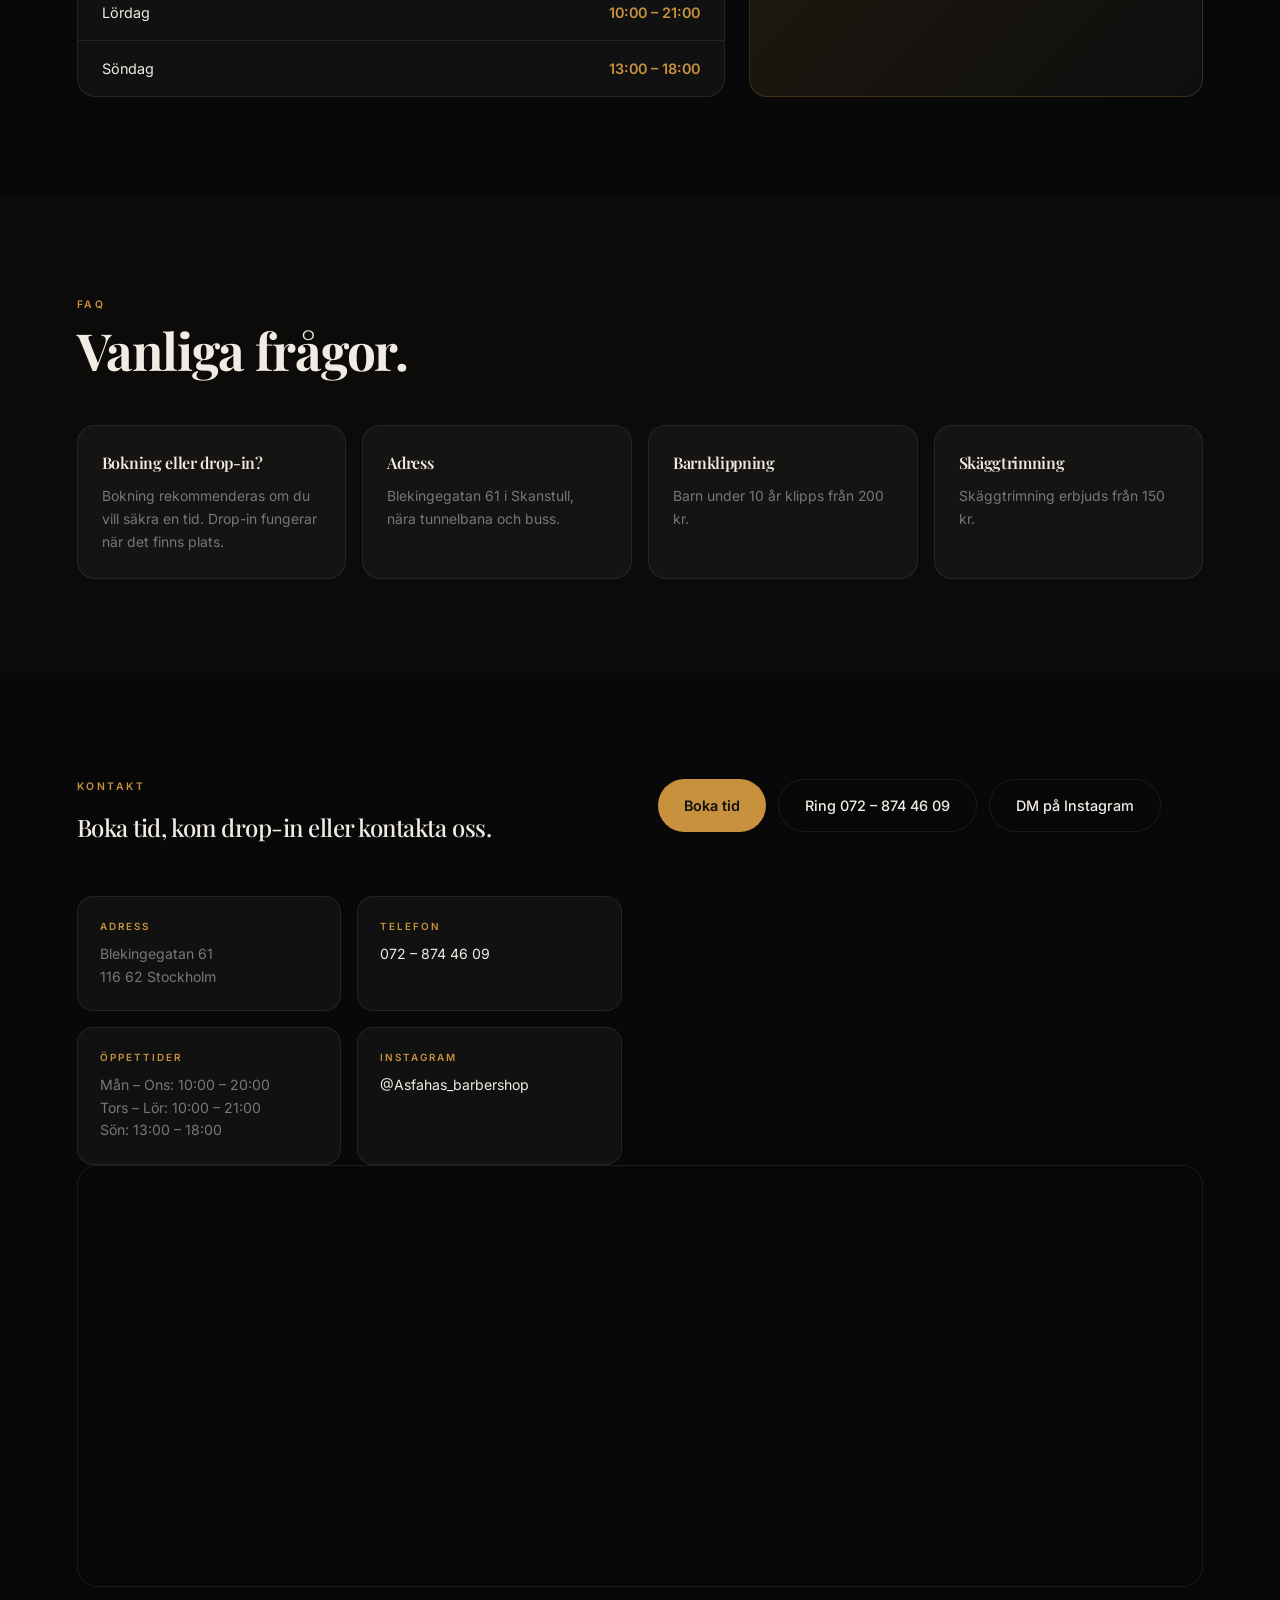
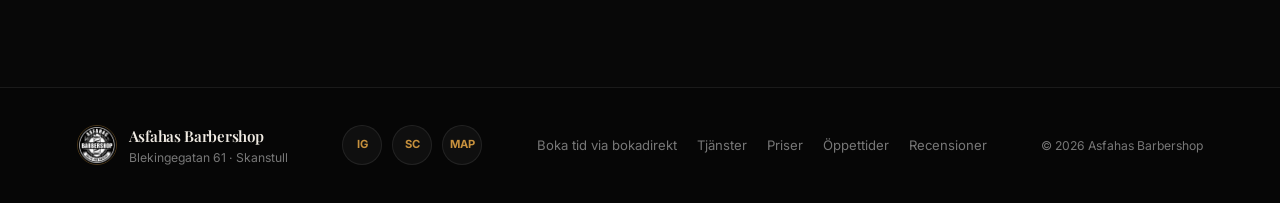
==== commit 460b6562: "lägg till boka direkt" ====
--- a/index.html
+++ b/index.html
@@ -39,7 +39,7 @@
 <section class="hero">
     <div class="hero-left">
         <div class="location-tag">Blekingegatan 61, Södermalm</div>
-        <h1>Fade, skägg<br><em>och klart.</em></h1>
+        <h1>Kvalitet över<br><em>kvantitet.</em></h1>
         <p class="hero-desc">Vi klipper alla dagar i veckan på Blekingegatan 61. Ring, kom förbi och gå härifrån med en klippning du faktiskt vill visa upp.</p>
         <div class="hero-btns">
     <a href="https://www.bokadirekt.se/places/asfahas-barbershop-136678" target="_blank" class="btn-primary">Boka tid via bokadirekt</a>
@@ -86,7 +86,7 @@
 <section id="about" class="section section-dark">
     <div class="section-heading reveal">
         <div class="section-tag">Om oss</div>
-        <h2>Samma sax.<br>Samma noggrannhet.</h2>
+        <h2>Asfahas Barbershop.<br>i hjärtat av Stockholm.</h2>
     </div>
     <div class="about-grid">
         <div class="about-text reveal">
@@ -107,11 +107,11 @@
     </div>
     <div class="services-grid">
         <div class="service-card reveal">
-            <div><h3>Herrklippning</h3><p>Klassisk eller modern herrklippning med fokus på form och detaljer.</p></div>
+            <div><h3>Herrklippning</h3><p>Modern herrklippning med fokus på form och detaljer.</p></div>
             <span class="service-price">250 kr</span>
         </div>
         <div class="service-card reveal">
-            <div><h3>Fade & skin fade</h3><p>Rena övergångar, skarpa linjer och en fräsch finish.</p></div>
+            <div><h3>Fade & skin fade</h3><p>Kvalitet över kvantitet & en fräsch finish.</p></div>
             <span class="service-price">250 kr</span>
         </div>
         <div class="service-card reveal">
@@ -229,7 +229,7 @@
         </div>
         <div class="faq-card reveal">
             <h3>Adress</h3>
-            <p>Blekingegatan 61 i Skanstull — nära tunnelbana och buss.</p>
+            <p>Blekingegatan 61 i Skanstull, nära tunnelbana och buss.</p>
         </div>
         <div class="faq-card reveal">
             <h3>Barnklippning</h3>
@@ -245,12 +245,6 @@
 <section id="kontakt" class="section">
     <div class="contact-grid">
         <div>
-            <div class="section-heading reveal">
-                <div class="section-tag">Kontakt</div>
-                <h2>Ring så fixar vi en tid.</h2>
-                <p>Boka tid via bokadirekt. Drop-in, ring eller kontakta oss på våra sociala medier så löser vi en tid som funkar för dig.</p>
-            </div>
-            <div class="section-heading reveal">
     <div class="section-tag">Kontakt</div>
     <h1>Boka tid, kom drop-in eller kontakta oss.</h1>
             </div>
@@ -270,7 +264,7 @@
                 </div>
                 <div class="contact-block reveal">
                     <h4>Öppettider</h4>
-                    <p>Mån – Fre: 10:00 – 21:00<br>Lör: 10:00 – 21:00<br>Sön: 13:00 – 18:00</p>
+                    <p>Mån – Ons: 10:00 – 20:00<br> Tors – Lör: 10:00 – 21:00<br>Sön: 13:00 – 18:00</p>
                 </div>
                 <div class="contact-block reveal">
                     <h4>Instagram</h4>
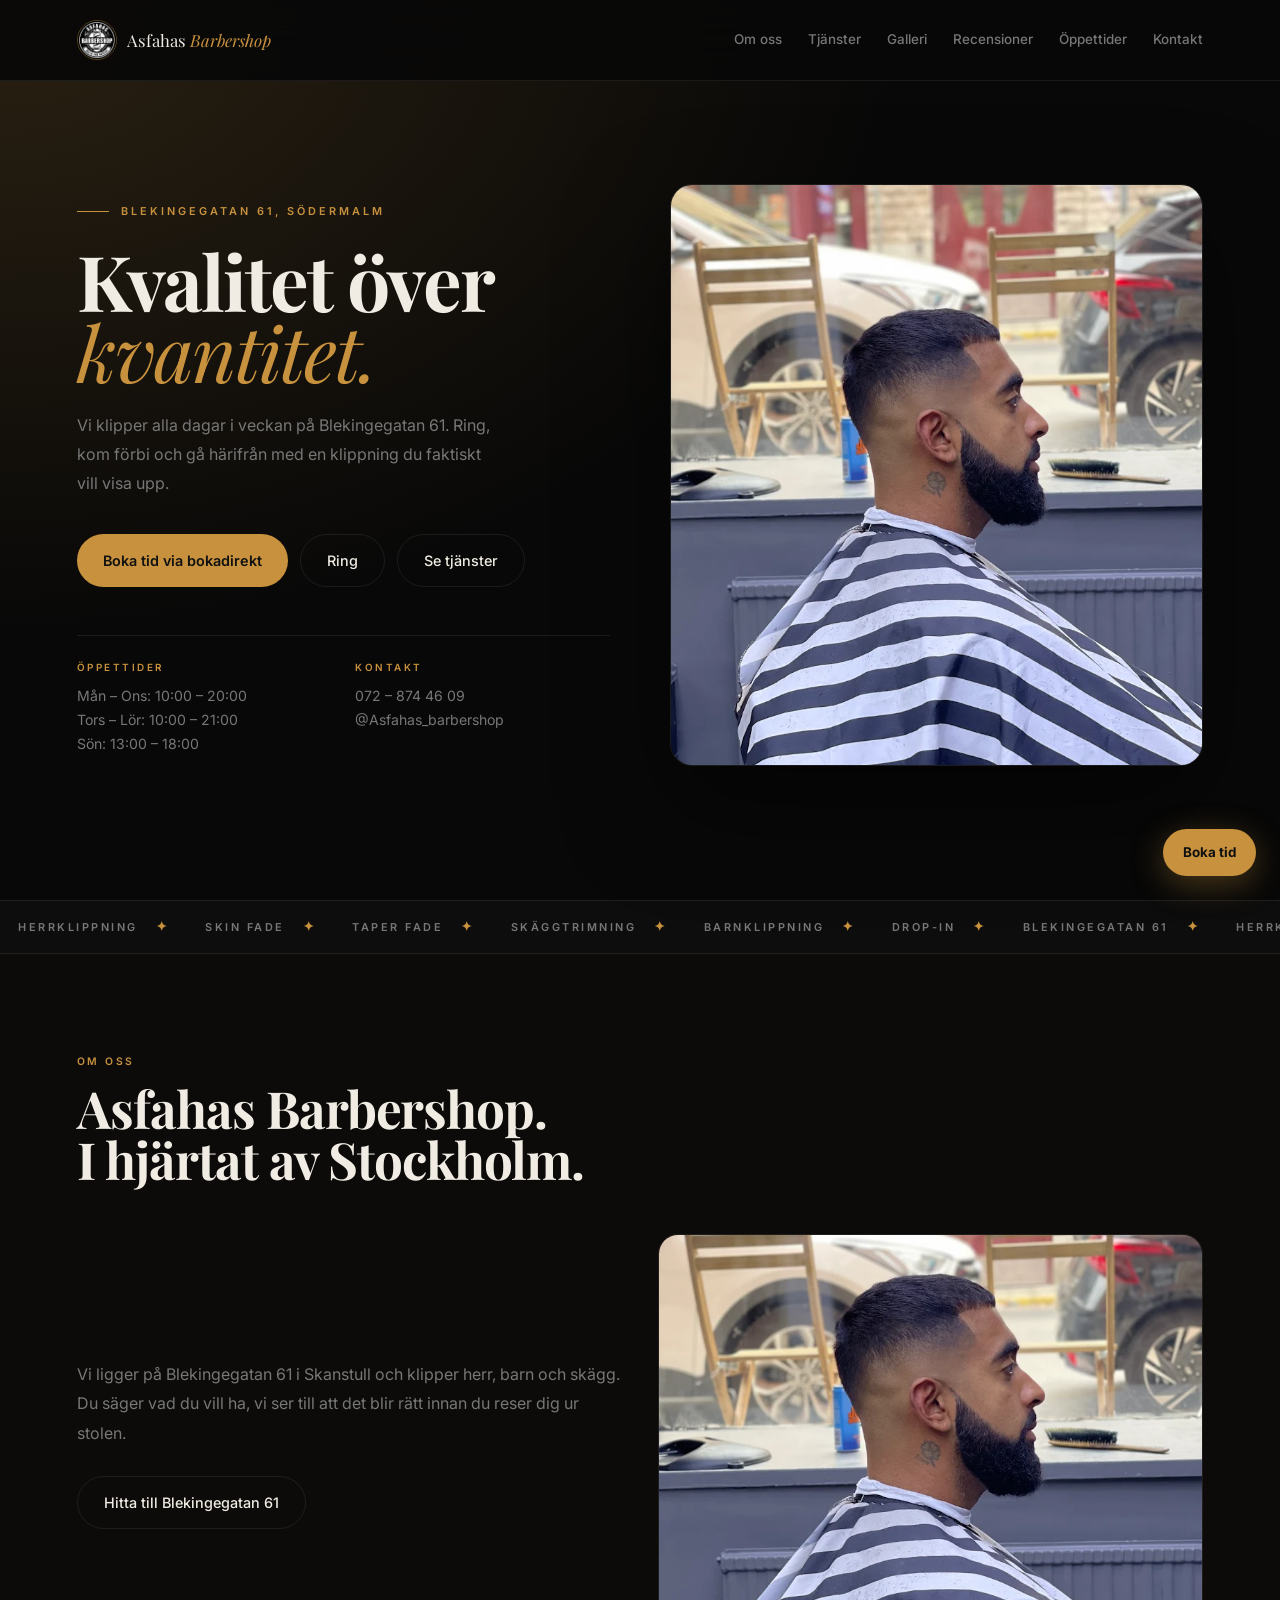
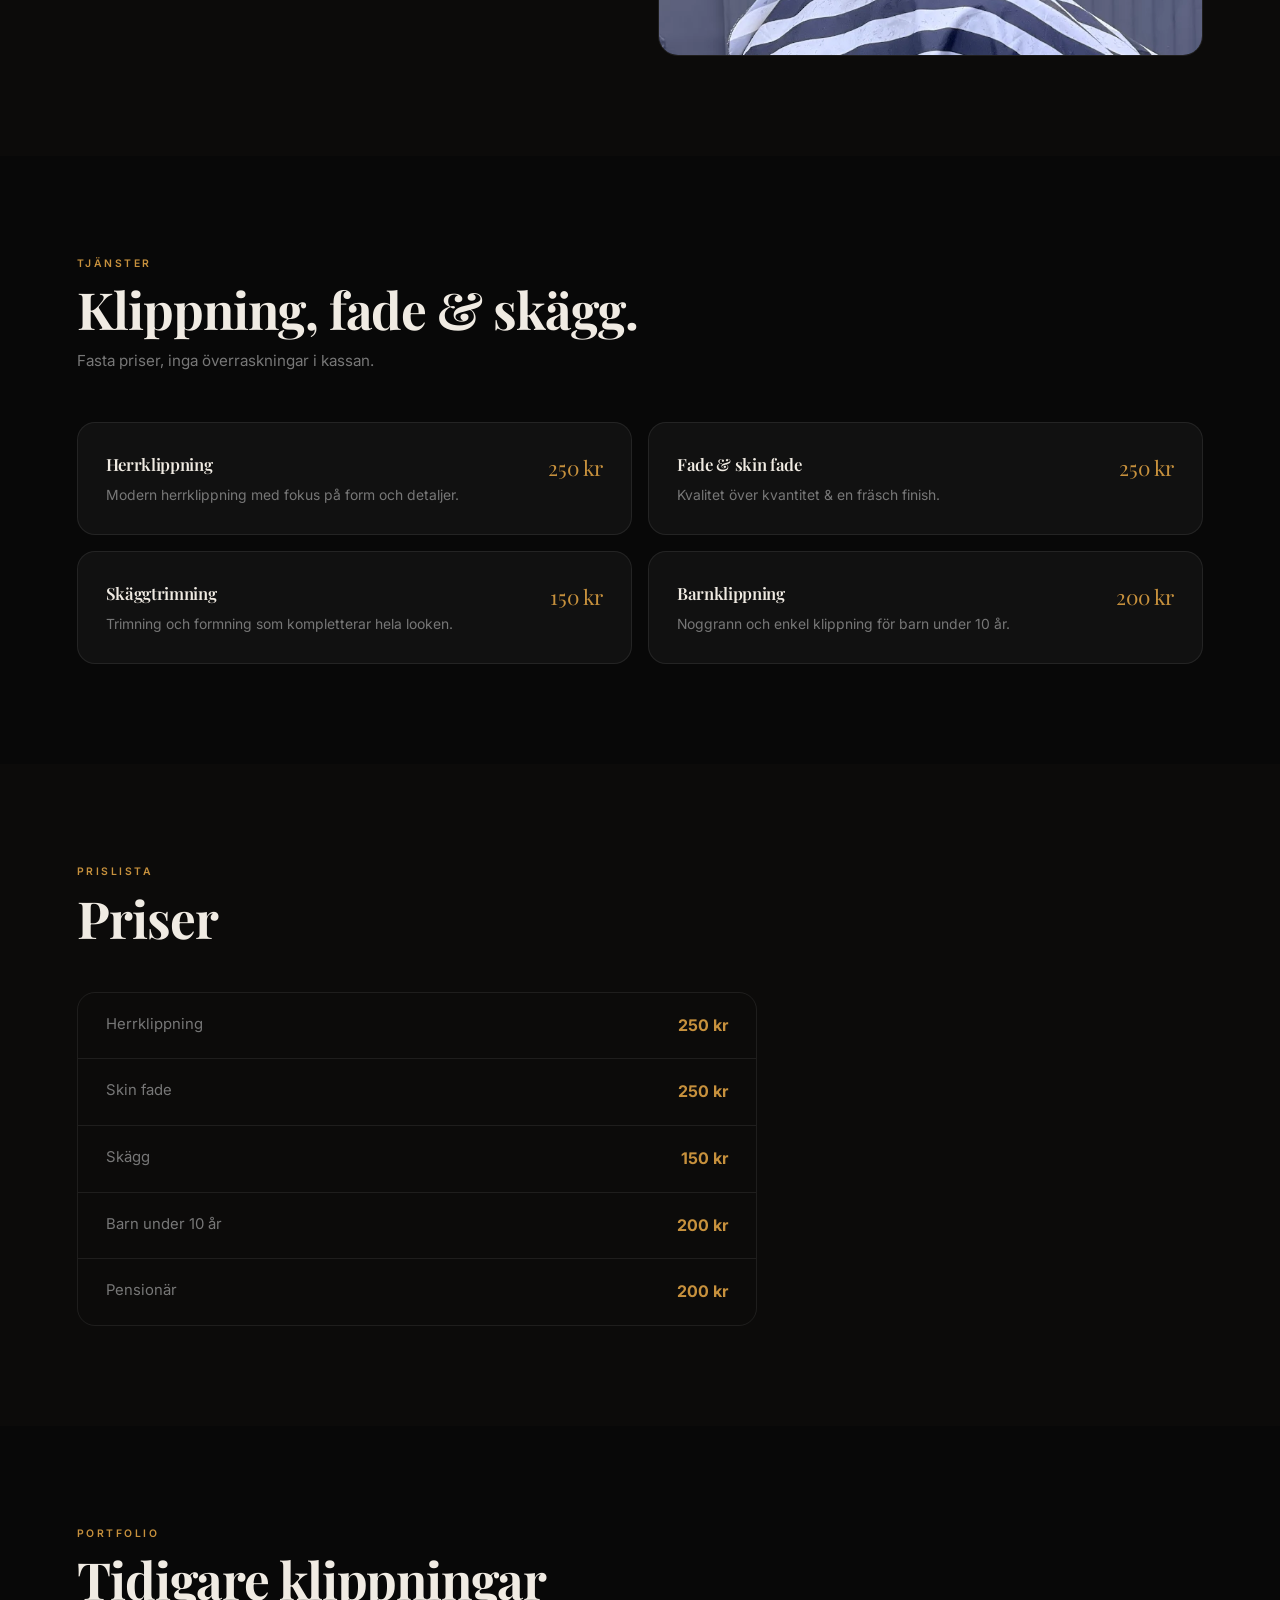
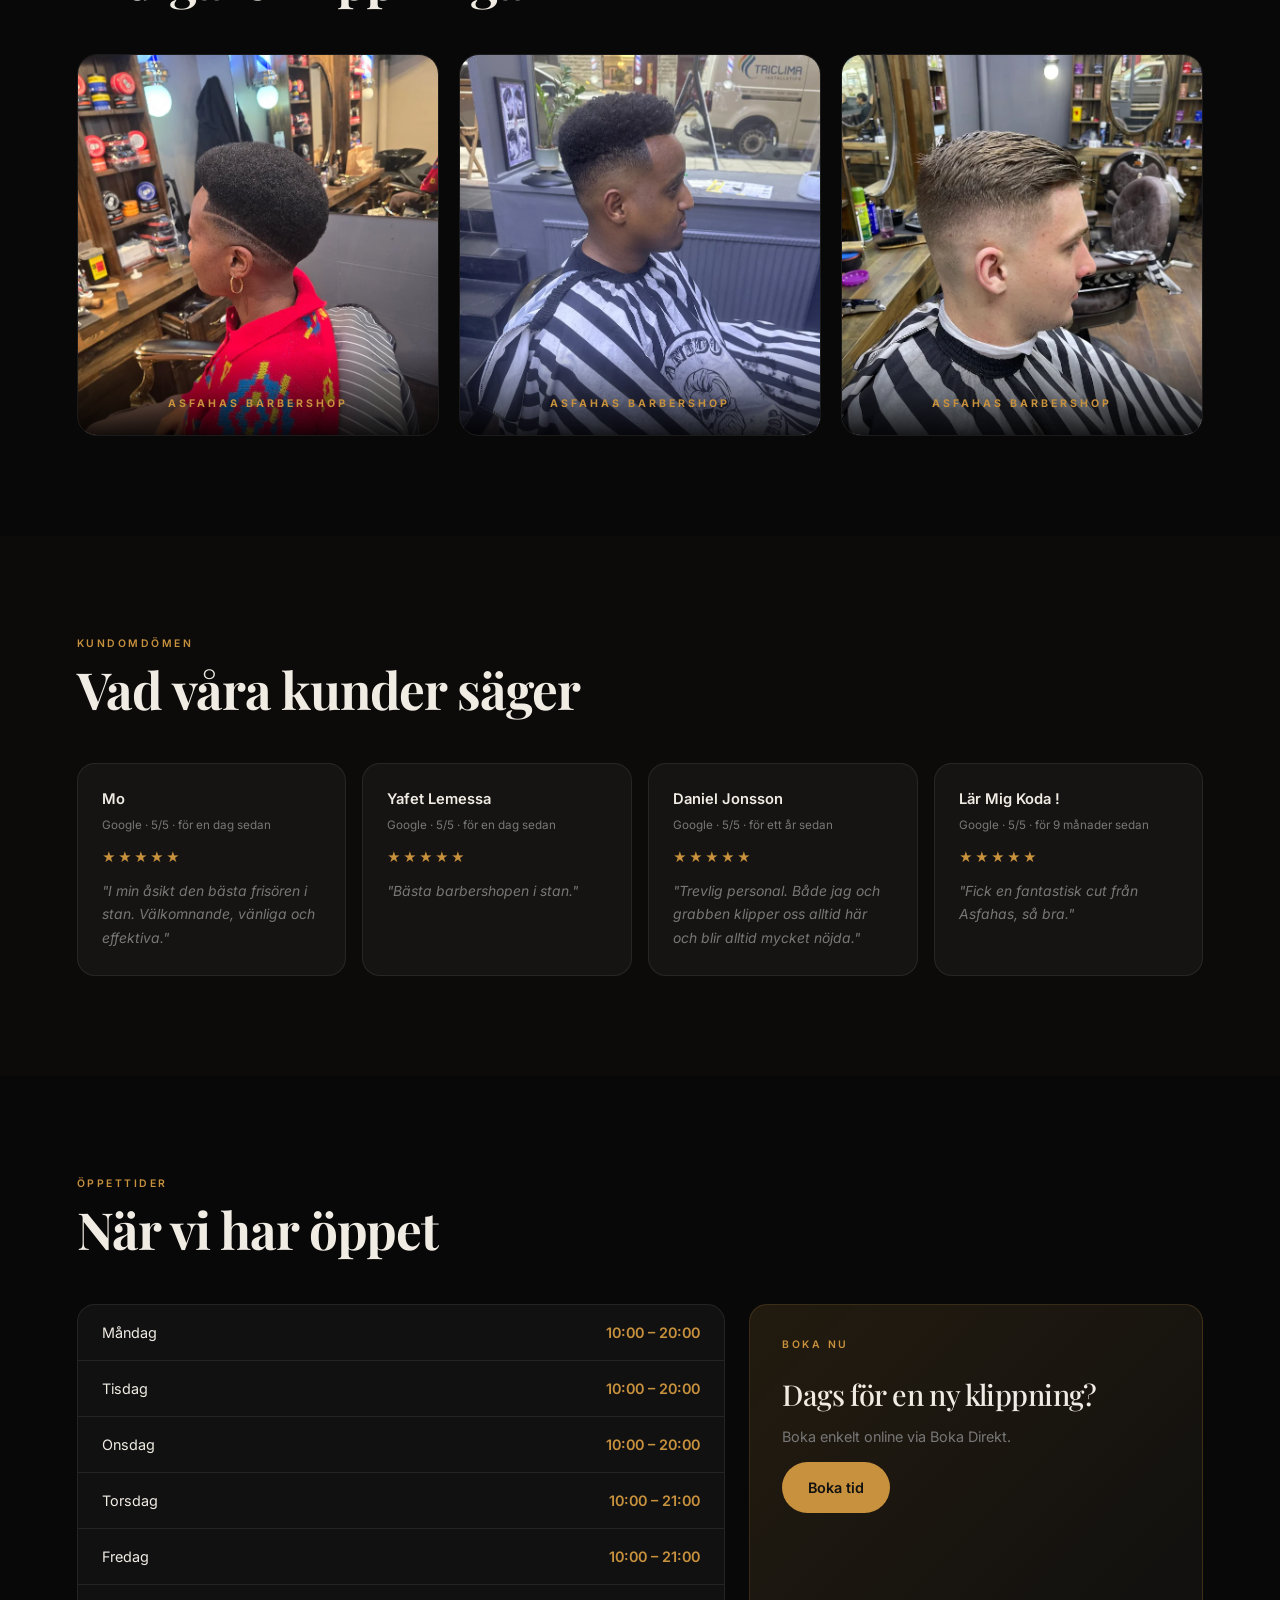
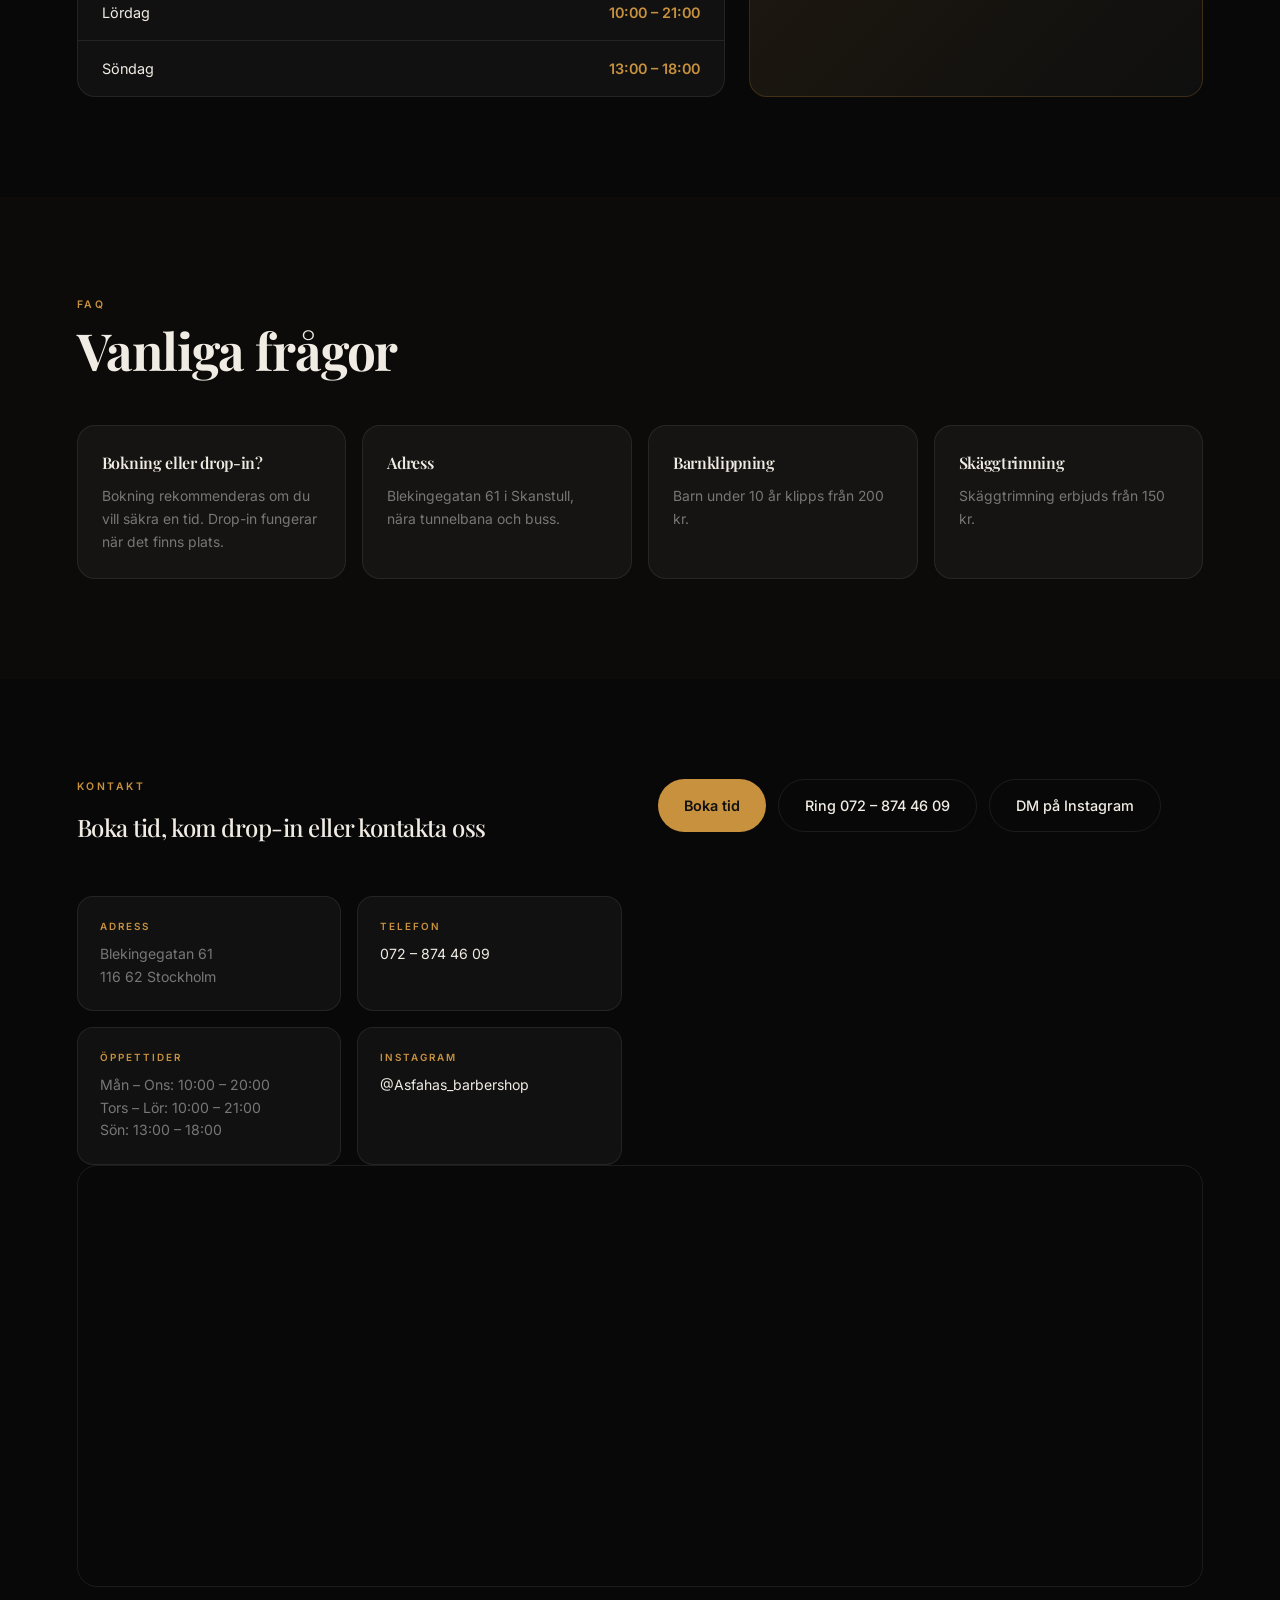
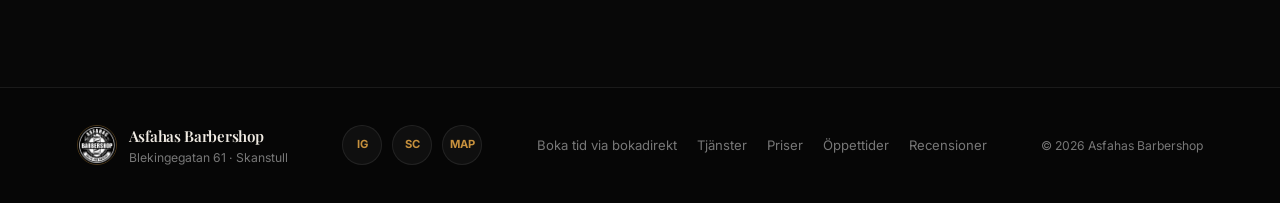
==== commit 5d10fbf9: "lägg till boka direkt" ====
--- a/index.html
+++ b/index.html
@@ -49,7 +49,7 @@
         <div class="hero-info">
             <div class="hero-info-block">
                 <h4>Öppettider</h4>
-                <p>Mån – Fre: 10 – 21<br>Lör – Sön: 10 – 18</p>
+                <p>Mån – Ons: 10:00 – 20:00<br> Tors – Lör: 10:00 – 21:00<br>Sön: 13:00 – 18:00</p>
             </div>
             <div class="hero-info-block">
                 <h4>Kontakt</h4>
@@ -86,7 +86,7 @@
 <section id="about" class="section section-dark">
     <div class="section-heading reveal">
         <div class="section-tag">Om oss</div>
-        <h2>Asfahas Barbershop.<br>i hjärtat av Stockholm.</h2>
+        <h2>Asfahas Barbershop.<br>I hjärtat av Stockholm.</h2>
     </div>
     <div class="about-grid">
         <div class="about-text reveal">
@@ -128,7 +128,7 @@
 <section id="priser" class="section section-dark">
     <div class="section-heading reveal">
         <div class="section-tag">Prislista</div>
-        <h2>Priser.</h2>
+        <h2>Priser</h2>
     </div>
     <div class="price-list reveal">
         <div class="price-row"><span>Herrklippning</span><strong>250 kr</strong></div>
@@ -142,7 +142,7 @@
 <section id="galleri" class="section">
     <div class="section-heading reveal">
         <div class="section-tag">Portfolio</div>
-        <h2>Tidigare klippningar.</h2>
+        <h2>Tidigare klippningar</h2>
     </div>
     <div class="gallery-grid">
         <div class="gallery-card reveal">
@@ -163,7 +163,7 @@
 <section id="recensioner" class="section section-dark">
     <div class="section-heading reveal">
         <div class="section-tag">Kundomdömen</div>
-        <h2>Vad våra kunder säger.</h2>
+        <h2>Vad våra kunder säger</h2>
     </div>
     <div class="reviews-grid">
         <div class="review-card reveal">
@@ -196,7 +196,7 @@
 <section id="oppettider" class="section">
     <div class="section-heading reveal">
         <div class="section-tag">Öppettider</div>
-        <h2>När vi har öppet.</h2>
+        <h2>När vi har öppet</h2>
     </div>
     <div class="hours-grid">
         <div class="hours-table reveal">
@@ -220,7 +220,7 @@
 <section id="faq" class="section section-dark">
     <div class="section-heading reveal">
         <div class="section-tag">FAQ</div>
-        <h2>Vanliga frågor.</h2>
+        <h2>Vanliga frågor</h2>
     </div>
     <div class="faq-grid">
         <div class="faq-card reveal">
@@ -246,7 +246,7 @@
     <div class="contact-grid">
         <div>
     <div class="section-tag">Kontakt</div>
-    <h1>Boka tid, kom drop-in eller kontakta oss.</h1>
+    <h1>Boka tid, kom drop-in eller kontakta oss</h1>
             </div>
             <div class="contact-btns reveal">
     <a href="https://www.bokadirekt.se/places/asfahas-barbershop-136678" target="_blank" class="btn-primary">Boka tid</a>
